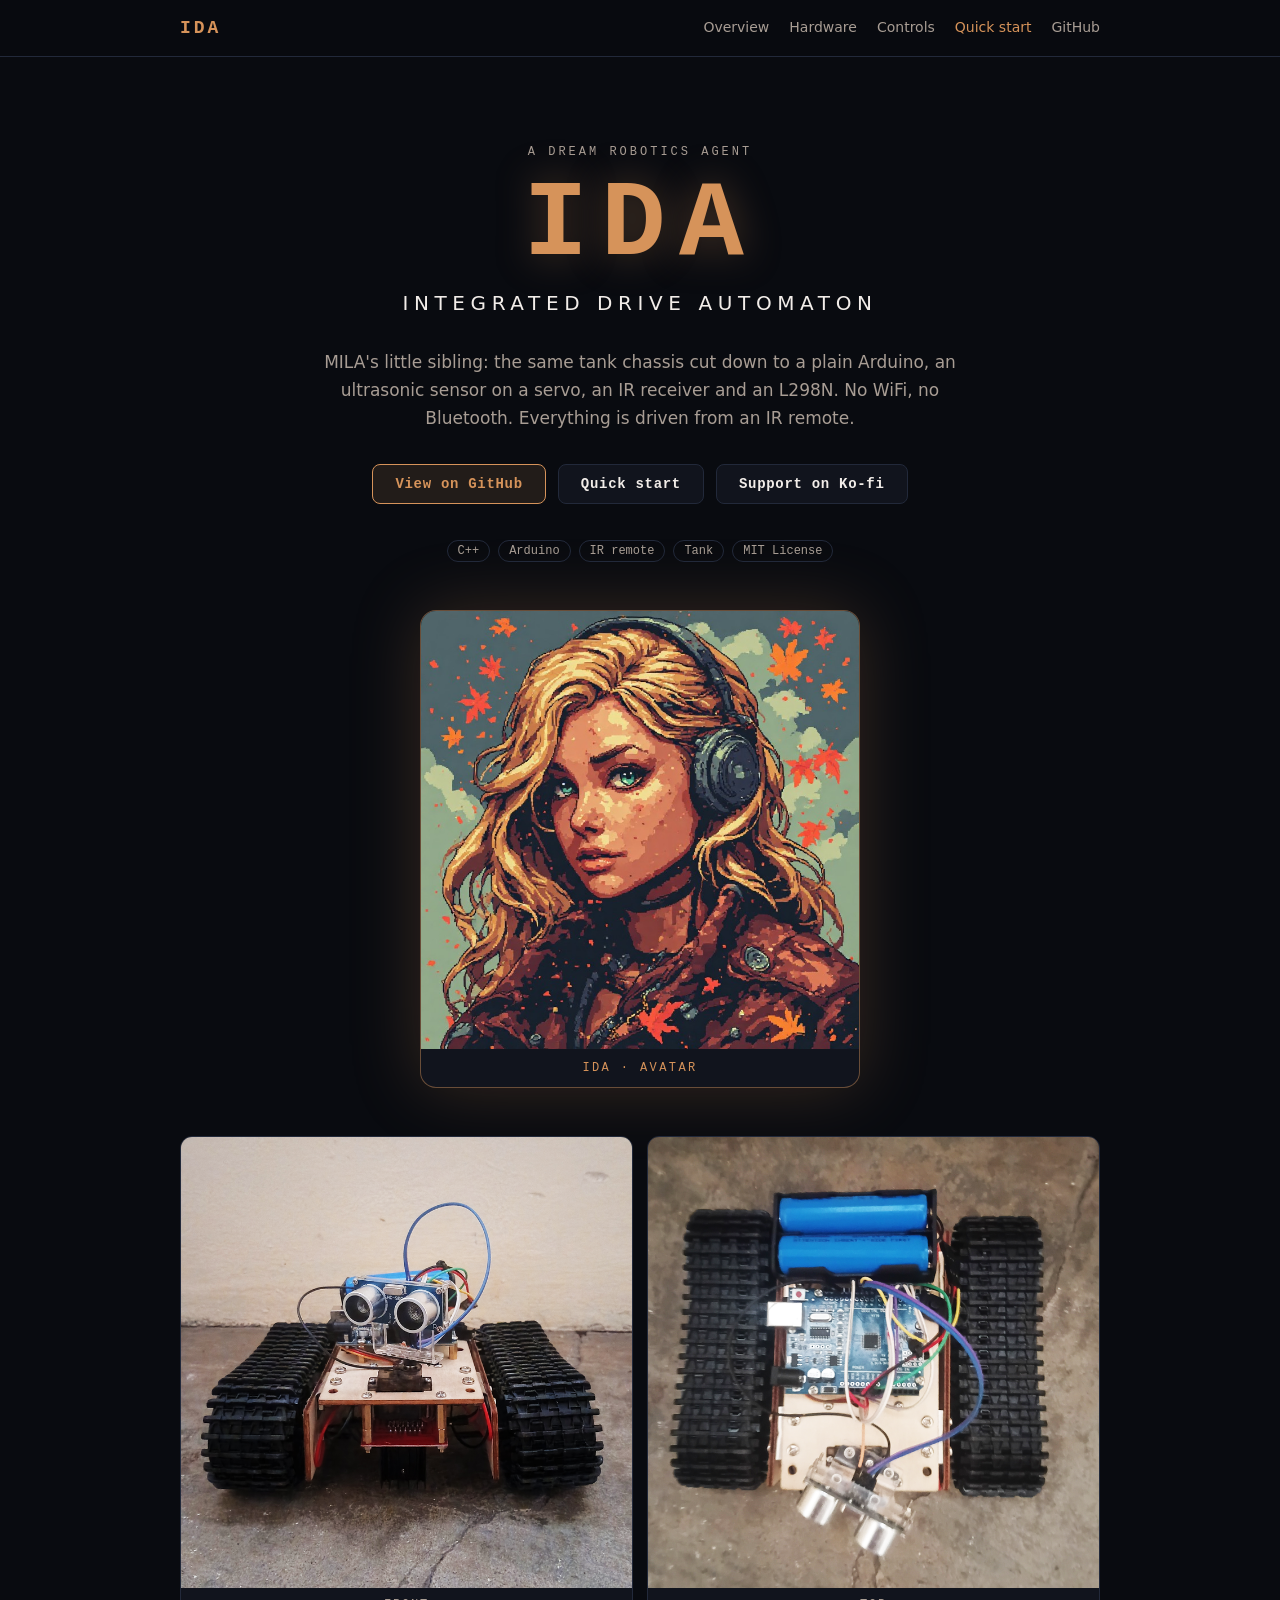
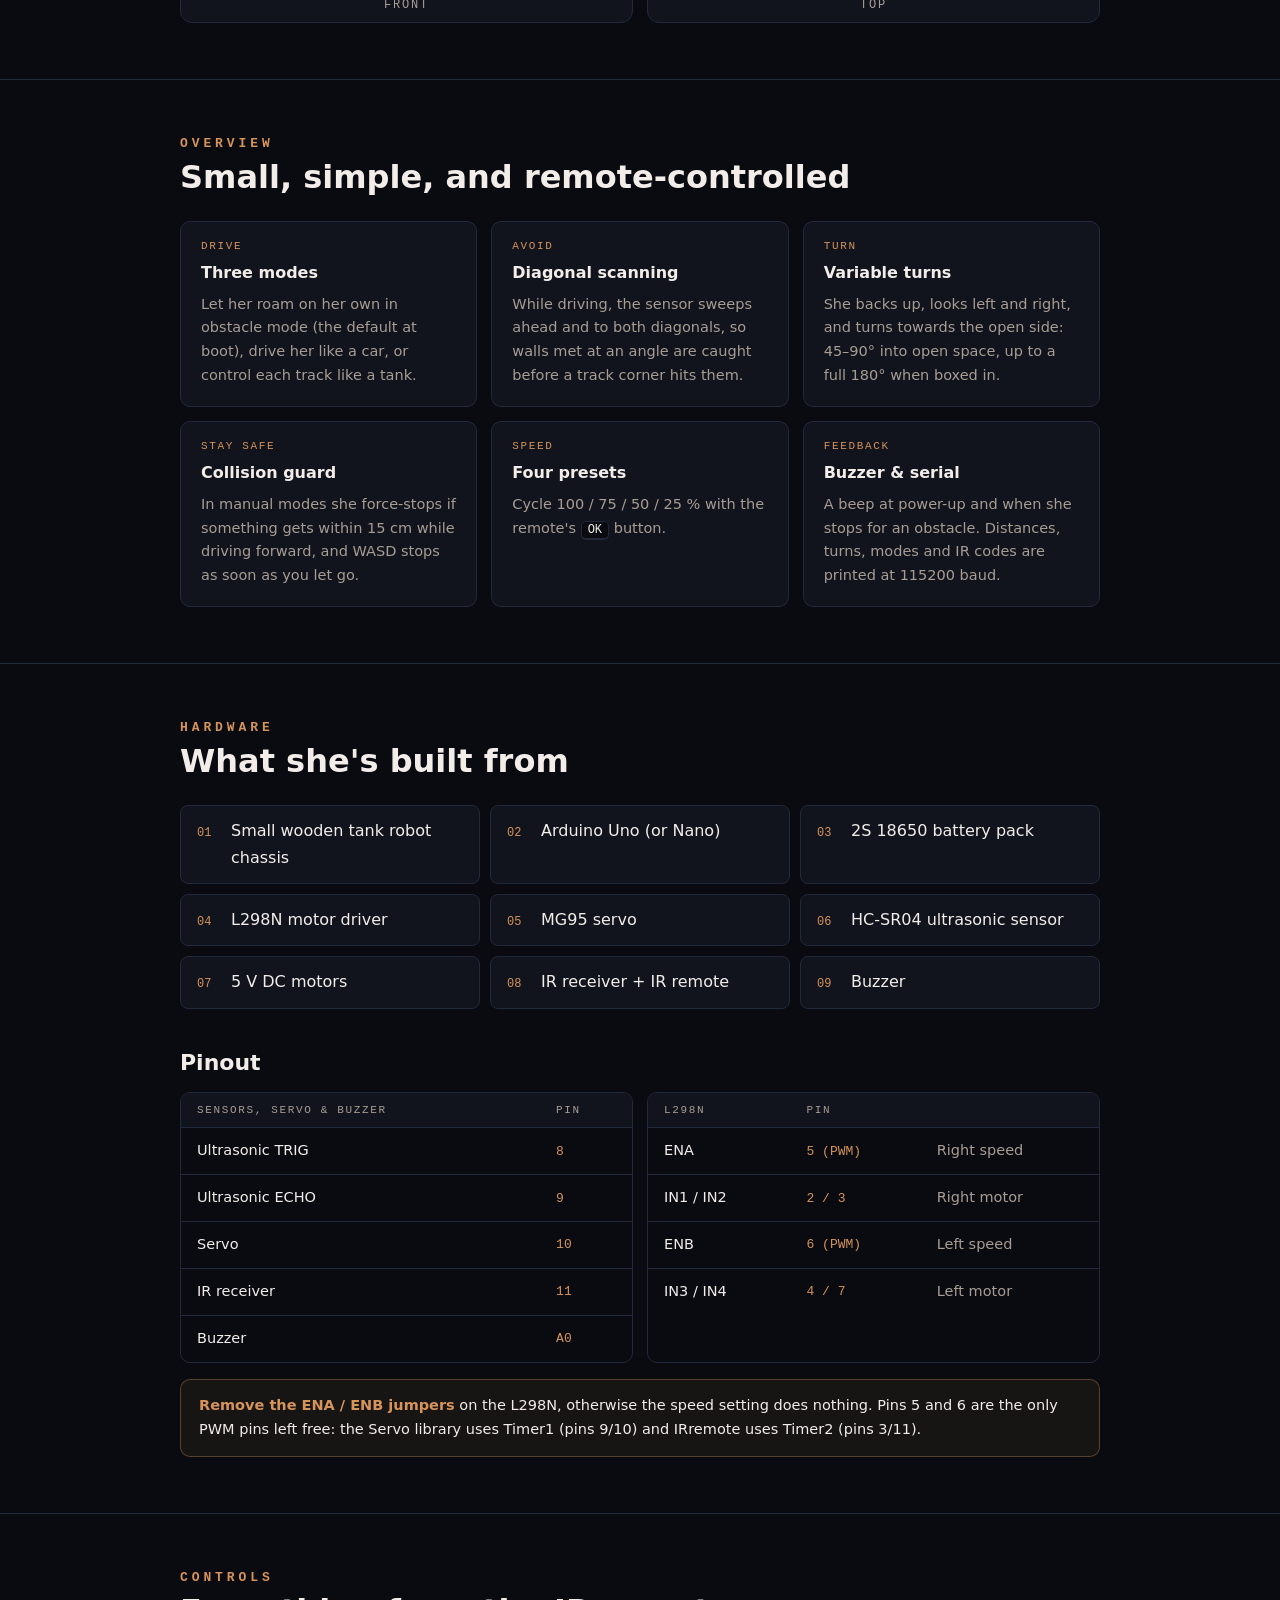
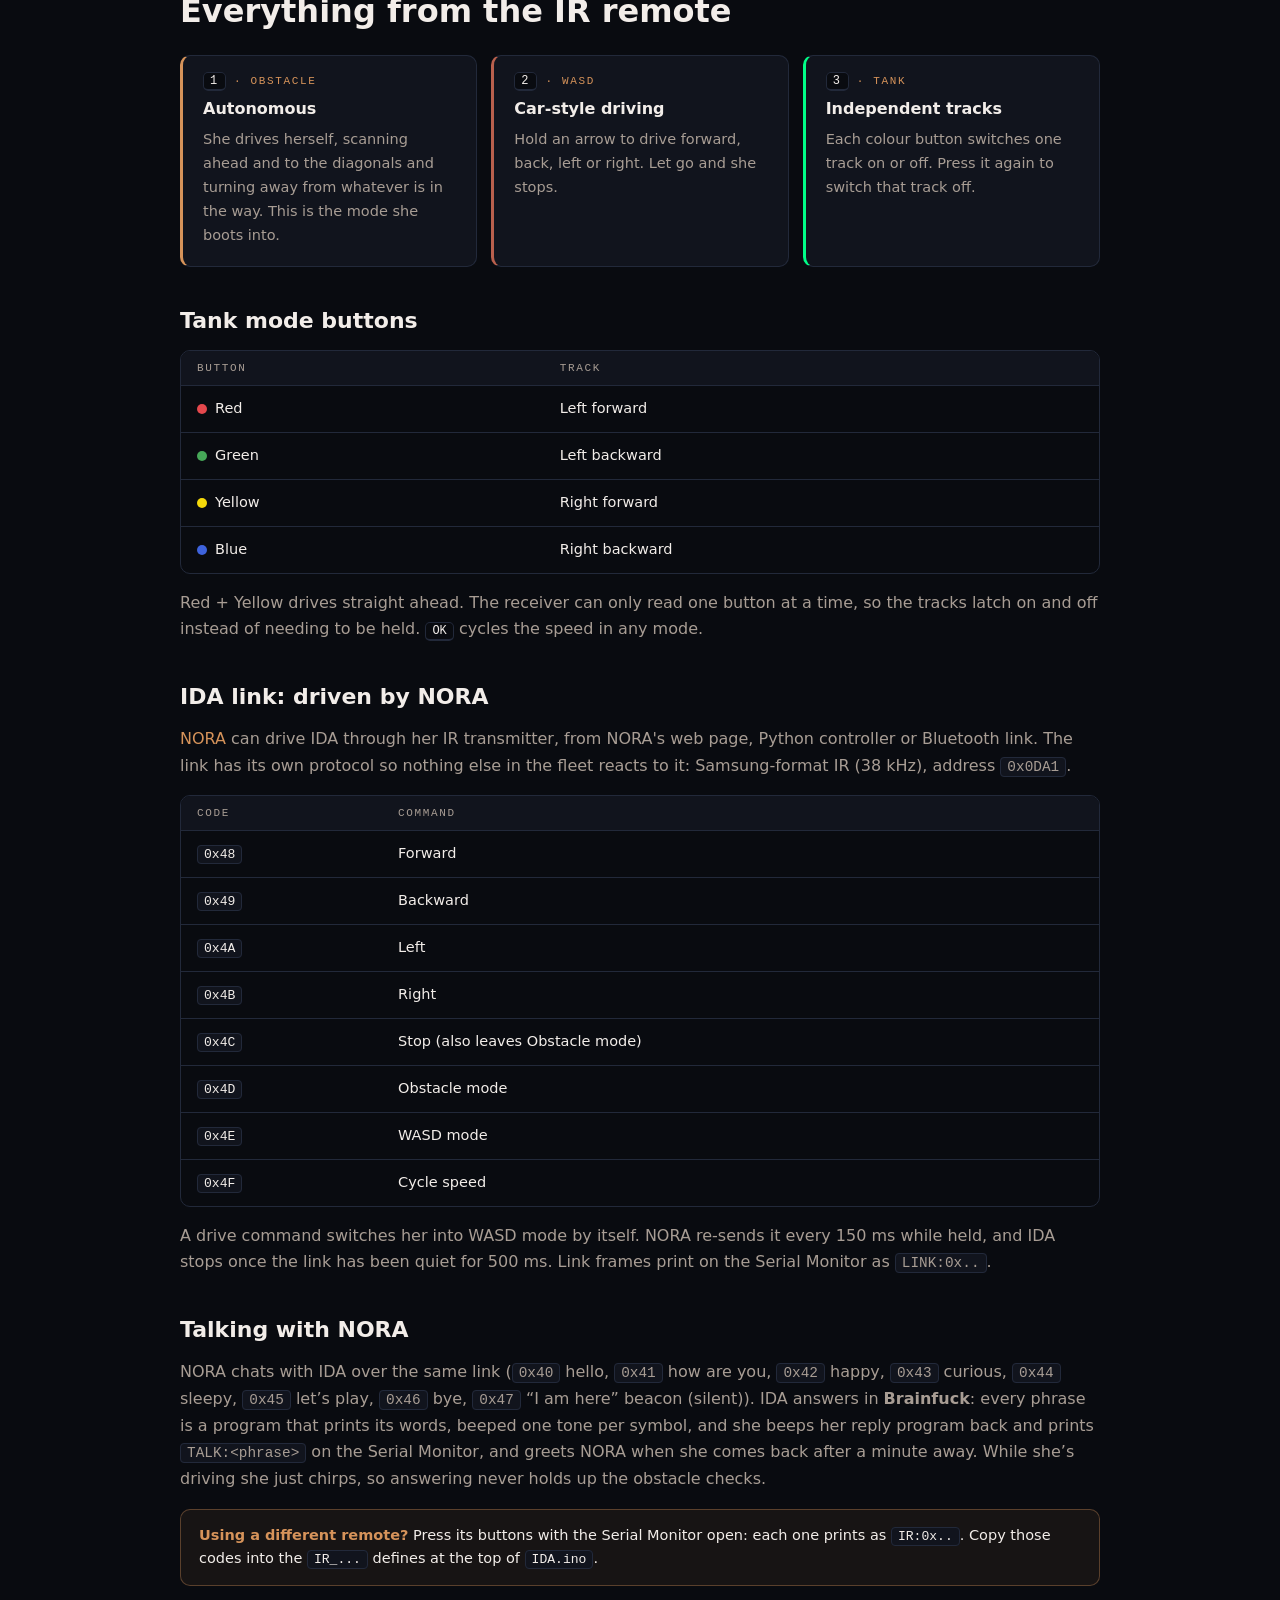
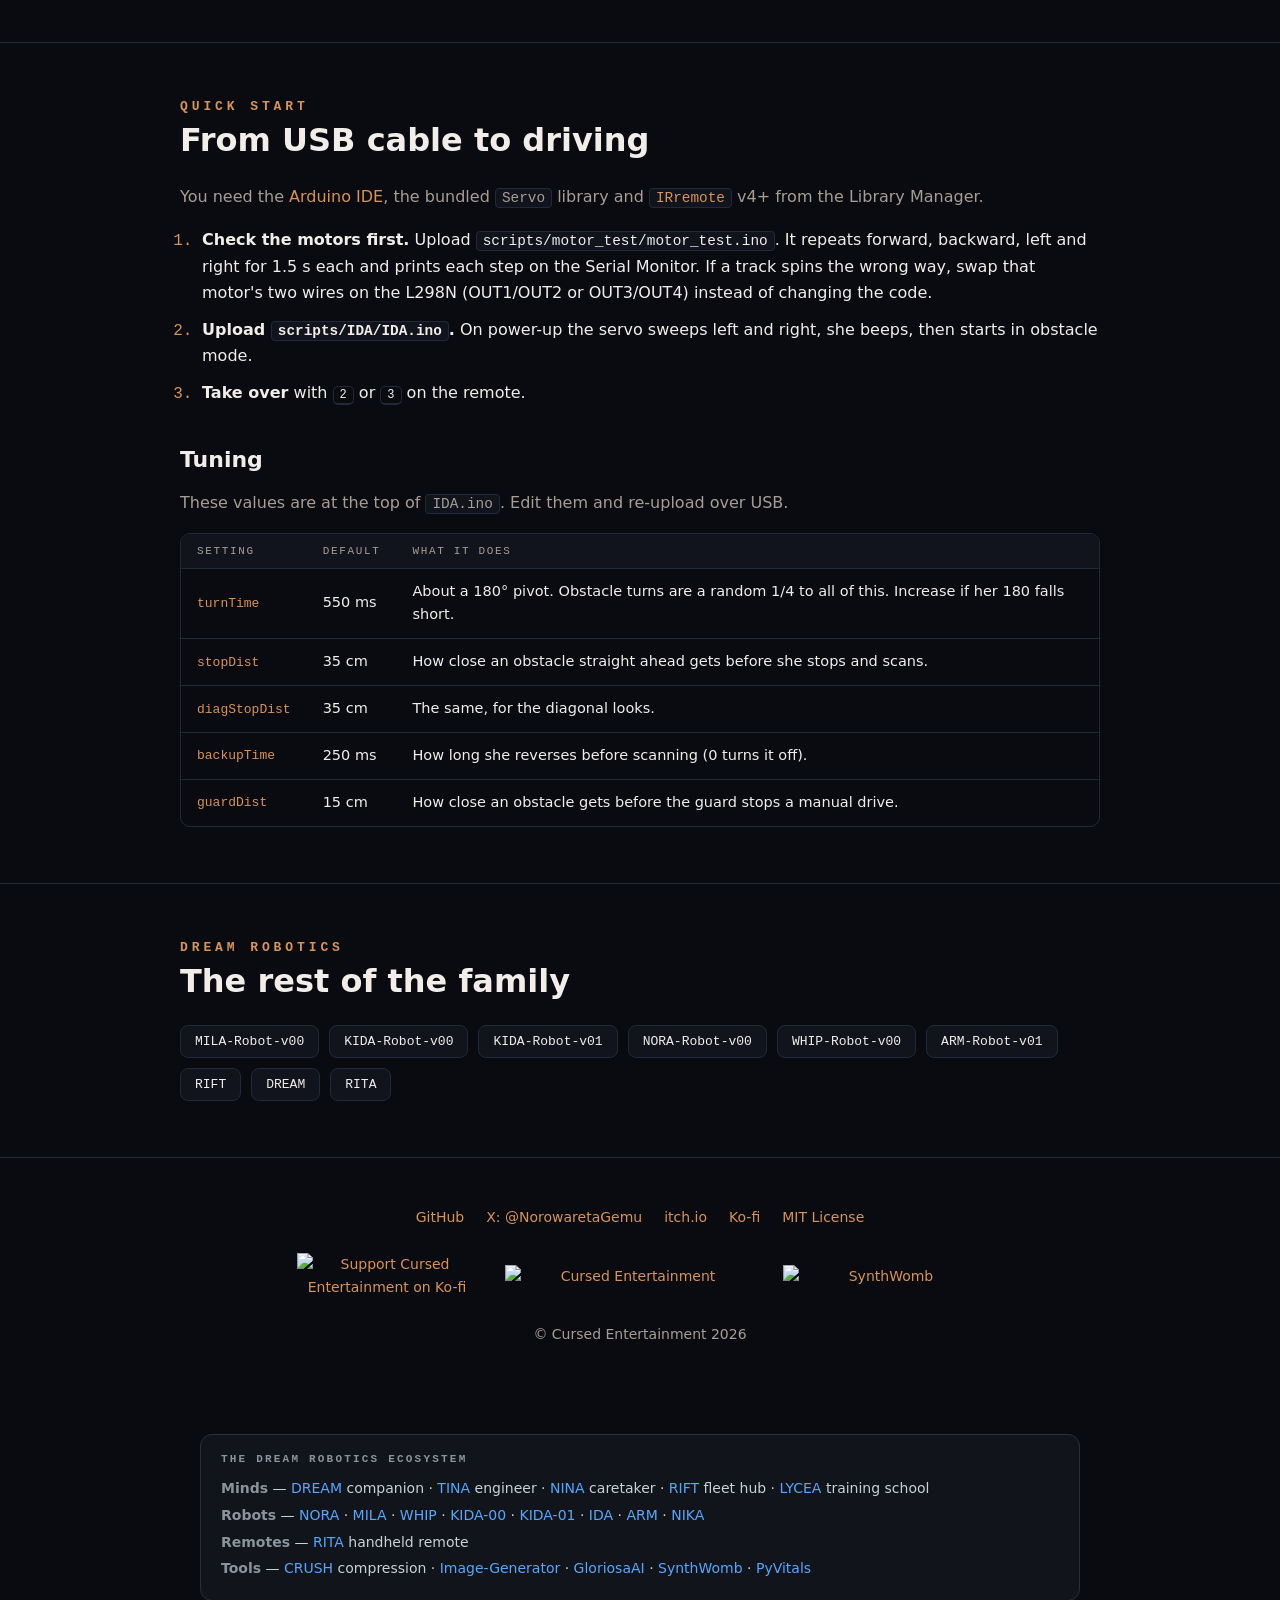
==== index.html @ 7c6e42db "NIKA joins the fleet: the bottom of the WiFi ladder, the give-way rule (she can't hear ESP-NOW, like" ====
<!DOCTYPE html>
<html lang="en">
<head>
<meta charset="utf-8">
<meta name="viewport" content="width=device-width, initial-scale=1">
<title>IDA — Integrated Drive Automaton</title>
<meta name="description" content="IDA is a small Arduino tank robot driven entirely by IR remote, with ultrasonic obstacle avoidance, WASD and tank drive modes and a collision guard.">
<meta name="color-scheme" content="dark">
<meta property="og:title" content="IDA — Integrated Drive Automaton">
<meta property="og:description" content="A small IR-remote Arduino tank robot with ultrasonic obstacle avoidance.">
<meta property="og:type" content="website">
<meta property="og:image" content="images/ida_avatar.jpg">
<link rel="icon" href="site/favicon.ico" sizes="any">
<link rel="apple-touch-icon" href="site/apple-touch-icon.png">
<link rel="stylesheet" href="site/style.css">
<script src="site/site.js" defer></script>
</head>
<body>

<nav aria-label="Primary">
  <div class="wrap">
    <a class="brand" href="#top">IDA</a>
    <ul>
      <li><a href="#overview">Overview</a></li>
      <li><a href="#hardware">Hardware</a></li>
      <li><a href="#controls">Controls</a></li>
      <li><a href="#quickstart">Quick start</a></li>
      <li><a href="https://github.com/CursedPrograms/IDA-Robot-v00">GitHub</a></li>
    </ul>
  </div>
</nav>

<header class="hero" id="top">
  <div class="wrap">
    <div class="eyebrow">A DREAM Robotics Agent</div>
    <h1>IDA</h1>
    <p class="tagline">Integrated Drive Automaton</p>
    <p class="lede">MILA's little sibling: the same tank chassis cut down to a plain Arduino, an ultrasonic sensor on a servo, an IR receiver and an L298N. No WiFi, no Bluetooth. Everything is driven from an IR remote.</p>
    <div class="cta">
      <a class="btn primary" href="https://github.com/CursedPrograms/IDA-Robot-v00">View on GitHub</a>
      <a class="btn" href="#quickstart">Quick start</a>
      <a class="btn" href="https://ko-fi.com/cursedentertainment">Support on Ko-fi</a>
    </div>
    <div class="tags" aria-label="Technologies">
      <span class="tag">C++</span>
      <span class="tag">Arduino</span>
      <span class="tag">IR remote</span>
      <span class="tag">Tank</span>
      <span class="tag">MIT License</span>
    </div>

    <figure class="avatar">
      <img src="images/ida_avatar.jpg" alt="IDA's avatar: a human representation of the robot" width="768" height="768">
      <figcaption>IDA &middot; avatar</figcaption>
    </figure>

    <div class="photos">
      <figure>
        <img src="images/ida-robot-front.png" loading="lazy" alt="IDA from the front: wooden tank chassis with an HC-SR04 ultrasonic sensor on a servo" width="800" height="800">
        <figcaption>Front</figcaption>
      </figure>
      <figure>
        <img src="images/ida-robot-top.png" alt="IDA from above: Arduino Uno, 2S 18650 battery pack and the ultrasonic sensor" width="800" height="800" loading="lazy">
        <figcaption>Top</figcaption>
      </figure>
    </div>
  </div>
</header>

<main>

<section id="overview">
  <div class="wrap">
    <h2>Overview</h2>
    <h3 class="title">Small, simple, and remote-controlled</h3>
    <div class="grid cols-3">
      <div class="card">
        <span class="k">Drive</span>
        <h4>Three modes</h4>
        <p>Let her roam on her own in obstacle mode (the default at boot), drive her like a car, or control each track like a tank.</p>
      </div>
      <div class="card">
        <span class="k">Avoid</span>
        <h4>Diagonal scanning</h4>
        <p>While driving, the sensor sweeps ahead and to both diagonals, so walls met at an angle are caught before a track corner hits them.</p>
      </div>
      <div class="card">
        <span class="k">Turn</span>
        <h4>Variable turns</h4>
        <p>She backs up, looks left and right, and turns towards the open side: 45–90° into open space, up to a full 180° when boxed in.</p>
      </div>
      <div class="card">
        <span class="k">Stay safe</span>
        <h4>Collision guard</h4>
        <p>In manual modes she force-stops if something gets within 15&nbsp;cm while driving forward, and WASD stops as soon as you let go.</p>
      </div>
      <div class="card">
        <span class="k">Speed</span>
        <h4>Four presets</h4>
        <p>Cycle 100 / 75 / 50 / 25&nbsp;% with the remote's <kbd>OK</kbd> button.</p>
      </div>
      <div class="card">
        <span class="k">Feedback</span>
        <h4>Buzzer &amp; serial</h4>
        <p>A beep at power-up and when she stops for an obstacle. Distances, turns, modes and IR codes are printed at 115200 baud.</p>
      </div>
    </div>
  </div>
</section>

<section id="hardware">
  <div class="wrap">
    <h2>Hardware</h2>
    <h3 class="title">What she's built from</h3>
    <ol class="parts">
      <li><span class="n">01</span> Small wooden tank robot chassis</li>
      <li><span class="n">02</span> Arduino Uno (or Nano)</li>
      <li><span class="n">03</span> 2S 18650 battery pack</li>
      <li><span class="n">04</span> L298N motor driver</li>
      <li><span class="n">05</span> MG95 servo</li>
      <li><span class="n">06</span> HC-SR04 ultrasonic sensor</li>
      <li><span class="n">07</span> 5&nbsp;V DC motors</li>
      <li><span class="n">08</span> IR receiver + IR remote</li>
      <li><span class="n">09</span> Buzzer</li>
    </ol>

    <h3 class="sub">Pinout</h3>
    <div class="grid cols-2">
      <div class="table-wrap">
        <table>
          <thead><tr><th>Sensors, servo &amp; buzzer</th><th>Pin</th></tr></thead>
          <tbody>
            <tr><td>Ultrasonic TRIG</td><td class="mono">8</td></tr>
            <tr><td>Ultrasonic ECHO</td><td class="mono">9</td></tr>
            <tr><td>Servo</td><td class="mono">10</td></tr>
            <tr><td>IR receiver</td><td class="mono">11</td></tr>
            <tr><td>Buzzer</td><td class="mono">A0</td></tr>
          </tbody>
        </table>
      </div>
      <div class="table-wrap">
        <table>
          <thead><tr><th>L298N</th><th>Pin</th><th></th></tr></thead>
          <tbody>
            <tr><td>ENA</td><td class="mono">5 (PWM)</td><td class="muted">Right speed</td></tr>
            <tr><td>IN1 / IN2</td><td class="mono">2 / 3</td><td class="muted">Right motor</td></tr>
            <tr><td>ENB</td><td class="mono">6 (PWM)</td><td class="muted">Left speed</td></tr>
            <tr><td>IN3 / IN4</td><td class="mono">4 / 7</td><td class="muted">Left motor</td></tr>
          </tbody>
        </table>
      </div>
    </div>
    <p class="note"><strong>Remove the ENA / ENB jumpers</strong> on the L298N, otherwise the speed setting does nothing. Pins 5 and 6 are the only PWM pins left free: the Servo library uses Timer1 (pins 9/10) and IRremote uses Timer2 (pins 3/11).</p>
  </div>
</section>

<section id="controls">
  <div class="wrap">
    <h2>Controls</h2>
    <h3 class="title">Everything from the IR remote</h3>
    <div class="grid cols-3">
      <div class="card mode">
        <span class="k"><kbd>1</kbd> &middot; Obstacle</span>
        <h4>Autonomous</h4>
        <p>She drives herself, scanning ahead and to the diagonals and turning away from whatever is in the way. This is the mode she boots into.</p>
      </div>
      <div class="card mode">
        <span class="k"><kbd>2</kbd> &middot; WASD</span>
        <h4>Car-style driving</h4>
        <p>Hold an arrow to drive forward, back, left or right. Let go and she stops.</p>
      </div>
      <div class="card mode">
        <span class="k"><kbd>3</kbd> &middot; Tank</span>
        <h4>Independent tracks</h4>
        <p>Each colour button switches one track on or off. Press it again to switch that track off.</p>
      </div>
    </div>

    <h3 class="sub">Tank mode buttons</h3>
    <div class="table-wrap">
      <table>
        <thead><tr><th>Button</th><th>Track</th></tr></thead>
        <tbody>
          <tr><td><span class="dot red"></span>Red</td><td>Left forward</td></tr>
          <tr><td><span class="dot green"></span>Green</td><td>Left backward</td></tr>
          <tr><td><span class="dot yellow"></span>Yellow</td><td>Right forward</td></tr>
          <tr><td><span class="dot blue"></span>Blue</td><td>Right backward</td></tr>
        </tbody>
      </table>
    </div>
    <p class="muted spaced">Red + Yellow drives straight ahead. The receiver can only read one button at a time, so the tracks latch on and off instead of needing to be held. <kbd>OK</kbd> cycles the speed in any mode.</p>
    <h3 class="sub">IDA link: driven by NORA</h3>
    <p class="muted"><a href="https://cursedprograms.github.io/NORA-Robot-v00/">NORA</a> can drive IDA through her IR transmitter, from NORA's web page, Python controller or Bluetooth link. The link has its own protocol so nothing else in the fleet reacts to it: Samsung-format IR (38&nbsp;kHz), address <code>0x0DA1</code>.</p>
    <div class="table-wrap">
      <table>
        <thead><tr><th>Code</th><th>Command</th></tr></thead>
        <tbody>
          <tr><td><code>0x48</code></td><td>Forward</td></tr>
          <tr><td><code>0x49</code></td><td>Backward</td></tr>
          <tr><td><code>0x4A</code></td><td>Left</td></tr>
          <tr><td><code>0x4B</code></td><td>Right</td></tr>
          <tr><td><code>0x4C</code></td><td>Stop (also leaves Obstacle mode)</td></tr>
          <tr><td><code>0x4D</code></td><td>Obstacle mode</td></tr>
          <tr><td><code>0x4E</code></td><td>WASD mode</td></tr>
          <tr><td><code>0x4F</code></td><td>Cycle speed</td></tr>
        </tbody>
      </table>
    </div>
    <p class="muted spaced">A drive command switches her into WASD mode by itself. NORA re-sends it every 150&nbsp;ms while held, and IDA stops once the link has been quiet for 500&nbsp;ms. Link frames print on the Serial Monitor as <code>LINK:0x..</code>.</p>
    <h3 class="sub">Talking with NORA</h3>
    <p class="muted">NORA chats with IDA over the same link (<code>0x40</code> hello, <code>0x41</code> how are you, <code>0x42</code> happy, <code>0x43</code> curious, <code>0x44</code> sleepy, <code>0x45</code> let&rsquo;s play, <code>0x46</code> bye, <code>0x47</code> &ldquo;I am here&rdquo; beacon (silent)). IDA answers in <strong>Brainfuck</strong>: every phrase is a program that prints its words, beeped one tone per symbol, and she beeps her reply program back and prints <code>TALK:&lt;phrase&gt;</code> on the Serial Monitor, and greets NORA when she comes back after a minute away. While she&rsquo;s driving she just chirps, so answering never holds up the obstacle checks.</p>
    <p class="note"><strong>Using a different remote?</strong> Press its buttons with the Serial Monitor open: each one prints as <code>IR:0x..</code>. Copy those codes into the <code>IR_...</code> defines at the top of <code>IDA.ino</code>.</p>
  </div>
</section>

<section id="quickstart">
  <div class="wrap">
    <h2>Quick start</h2>
    <h3 class="title">From USB cable to driving</h3>
    <p class="muted">You need the <a href="https://docs.arduino.cc/software/ide/">Arduino IDE</a>, the bundled <code>Servo</code> library and <a href="https://github.com/Arduino-IRremote/Arduino-IRremote"><code>IRremote</code></a> v4+ from the Library Manager.</p>
    <ol class="steps">
      <li><strong>Check the motors first.</strong> Upload <code>scripts/motor_test/motor_test.ino</code>. It repeats forward, backward, left and right for 1.5&nbsp;s each and prints each step on the Serial Monitor. If a track spins the wrong way, swap that motor's two wires on the L298N (OUT1/OUT2 or OUT3/OUT4) instead of changing the code.</li>
      <li><strong>Upload <code>scripts/IDA/IDA.ino</code>.</strong> On power-up the servo sweeps left and right, she beeps, then starts in obstacle mode.</li>
      <li><strong>Take over</strong> with <kbd>2</kbd> or <kbd>3</kbd> on the remote.</li>
    </ol>

    <h3 class="sub">Tuning</h3>
    <p class="muted">These values are at the top of <code>IDA.ino</code>. Edit them and re-upload over USB.</p>
    <div class="table-wrap">
      <table>
        <thead><tr><th>Setting</th><th>Default</th><th>What it does</th></tr></thead>
        <tbody>
          <tr><td class="mono">turnTime</td><td>550&nbsp;ms</td><td>About a 180° pivot. Obstacle turns are a random 1/4 to all of this. Increase if her 180 falls short.</td></tr>
          <tr><td class="mono">stopDist</td><td>35&nbsp;cm</td><td>How close an obstacle straight ahead gets before she stops and scans.</td></tr>
          <tr><td class="mono">diagStopDist</td><td>35&nbsp;cm</td><td>The same, for the diagonal looks.</td></tr>
          <tr><td class="mono">backupTime</td><td>250&nbsp;ms</td><td>How long she reverses before scanning (0 turns it off).</td></tr>
          <tr><td class="mono">guardDist</td><td>15&nbsp;cm</td><td>How close an obstacle gets before the guard stops a manual drive.</td></tr>
        </tbody>
      </table>
    </div>
  </div>
</section>

<section id="related">
  <div class="wrap">
    <h2>DREAM Robotics</h2>
    <h3 class="title">The rest of the family</h3>
    <div class="related">
      <a href="https://github.com/CursedPrograms/MILA-Robot-v00">MILA-Robot-v00</a>
      <a href="https://github.com/CursedPrograms/KIDA-Robot-v00">KIDA-Robot-v00</a>
      <a href="https://github.com/CursedPrograms/KIDA-Robot-v01">KIDA-Robot-v01</a>
      <a href="https://github.com/CursedPrograms/NORA-Robot-v00">NORA-Robot-v00</a>
      <a href="https://github.com/CursedPrograms/WHIP-Robot-v00">WHIP-Robot-v00</a>
      <a href="https://github.com/CursedPrograms/ARM-Robot-v01">ARM-Robot-v01</a>
      <a href="https://github.com/CursedPrograms/RIFT">RIFT</a>
      <a href="https://github.com/CursedPrograms/DREAM">DREAM</a>
      <a href="https://github.com/CursedPrograms/RITA">RITA</a>
    </div>
  </div>
</section>

</main>

<footer>
  <div class="wrap">
    <div class="links">
      <a href="https://github.com/CursedPrograms/IDA-Robot-v00">GitHub</a>
      <a href="https://x.com/NorowaretaGemu">X: @NorowaretaGemu</a>
      <a href="https://cursed-entertainment.itch.io/">itch.io</a>
      <a href="https://ko-fi.com/cursedentertainment">Ko-fi</a>
      <a href="https://github.com/CursedPrograms/IDA-Robot-v00/blob/main/LICENSE">MIT License</a>
    </div>

    <div class="logos">
      <a href="https://ko-fi.com/cursedentertainment">
        <img src="https://ko-fi.com/img/githubbutton_sm.svg" alt="Support Cursed Entertainment on Ko-fi" width="180" loading="lazy">
      </a>
      <a href="https://cursed-entertainment.itch.io/">
        <img src="https://github.com/CursedPrograms/cursedentertainment/raw/main/images/logos/logo-wide-grey.png" alt="Cursed Entertainment" width="250" loading="lazy">
      </a>
      <a href="https://github.com/SynthWomb">
        <img src="https://github.com/SynthWomb/synth.womb/blob/main/logos/synthwomb07.png?raw=true" alt="SynthWomb" width="200" loading="lazy">
      </a>
    </div>

    <div>&copy; Cursed Entertainment 2026</div>
  </div>
</footer>

<!-- DREAM-ECOSYSTEM:START -->
<section class="eco">
  <div class="eco-title">The DREAM Robotics ecosystem</div>
  <div><strong>Minds</strong> — <a href="https://github.com/CursedPrograms/DREAM">DREAM</a> companion · <a href="https://github.com/CursedPrograms/TINA">TINA</a> engineer · <a href="https://github.com/CursedPrograms/NINA">NINA</a> caretaker · <a href="https://github.com/CursedPrograms/RIFT">RIFT</a> fleet hub · <a href="https://github.com/CursedPrograms/LYCEA">LYCEA</a> training school</div>
  <div><strong>Robots</strong> — <a href="https://github.com/CursedPrograms/NORA-Robot-v00">NORA</a> · <a href="https://github.com/CursedPrograms/MILA-Robot-v00">MILA</a> · <a href="https://github.com/CursedPrograms/WHIP-Robot-v00">WHIP</a> · <a href="https://github.com/CursedPrograms/KIDA-Robot-v00">KIDA-00</a> · <a href="https://github.com/CursedPrograms/KIDA-Robot-v01">KIDA-01</a> · <a href="https://github.com/CursedPrograms/IDA-Robot-v00">IDA</a> · <a href="https://github.com/CursedPrograms/ARM-Robot-v01">ARM</a> · <a href="https://github.com/CursedPrograms/NIKA-Robot-v00">NIKA</a></div>
  <div><strong>Remotes</strong> — <a href="https://github.com/CursedPrograms/RITA">RITA</a> handheld remote</div>
  <div><strong>Tools</strong> — <a href="https://github.com/CursedPrograms/CRUSH">CRUSH</a> compression · <a href="https://github.com/CursedPrograms/Image-Generator">Image-Generator</a> · <a href="https://github.com/CursedPrograms/GloriosaAI">GloriosaAI</a> · <a href="https://github.com/CursedPrograms/SynthWomb">SynthWomb</a> · <a href="https://github.com/CursedPrograms/PyVitals">PyVitals</a></div>
</section>
<!-- DREAM-ECOSYSTEM:END -->
</body>
</html>
---- site/style.css ----
/* DREAM Robotics site stylesheet. Colours come from colour_scheme.xml
   (regenerate the site after editing it); layout is shared by every robot. */
:root {
  --bg: #090B10;
  --panel: #11141D;
  --border: #22293A;
  --accent: #D6935A;
  --accent2: #B9604D;
  --green: #00ff88;
  --text: #F2EDE9;
  --sub: #A89D94;
  --glow: 214, 147, 90;
  --glow2: 185, 96, 77;
  --mono: ui-monospace, "Cascadia Code", Consolas, "SF Mono", Menlo, monospace;
  --sans: system-ui, -apple-system, "Segoe UI", Roboto, sans-serif;
}
* { box-sizing: border-box; }
html { scroll-behavior: smooth; }
body {
  margin: 0;
  background: var(--bg);
  color: var(--text);
  font: 16px/1.65 var(--sans);
  -webkit-font-smoothing: antialiased;
}
a { color: var(--accent); text-decoration: none; }
a:hover { text-decoration: underline; }
a:focus-visible, .btn:focus-visible { outline: 2px solid var(--accent); outline-offset: 3px; border-radius: 4px; }
code, pre, .mono { font-family: var(--mono); }
.wrap { max-width: 960px; margin: 0 auto; padding: 0 20px; }

/* nav */
nav {
  position: sticky; top: 0; z-index: 10;
  background: rgba(9, 11, 16, .85);
  backdrop-filter: blur(8px);
  border-bottom: 1px solid var(--border);
}
nav .wrap { display: flex; align-items: center; justify-content: space-between; height: 56px; gap: 16px; }
nav .brand { font: 700 18px var(--mono); letter-spacing: 3px; color: var(--accent); }
nav ul { display: flex; gap: 20px; list-style: none; margin: 0; padding: 0; font-size: 14px; }
nav ul a { color: var(--sub); }
nav ul a:hover { color: var(--text); text-decoration: none; }
@media (max-width: 640px) { nav ul li:not(:last-child) { display: none; } }

/* hero */
header.hero { padding: 88px 0 56px; text-align: center; position: relative; overflow: hidden; }
header.hero::before {
  content: ""; position: absolute; inset: -40% 0 auto 0; height: 520px; z-index: -1;
  background: radial-gradient(ellipse at 50% 30%, rgba(var(--glow), .16), transparent 60%),
              radial-gradient(ellipse at 75% 20%, rgba(var(--glow2), .13), transparent 55%);
}
.eyebrow { font: 12px var(--mono); letter-spacing: 3px; color: var(--sub); text-transform: uppercase; }
h1 {
  margin: 12px 0 8px;
  font: 800 clamp(56px, 12vw, 108px)/1 var(--mono);
  letter-spacing: .12em;
  color: var(--accent);
  text-shadow: 0 0 40px rgba(var(--glow), .35);
}
.tagline { font-size: clamp(15px, 2.6vw, 20px); color: var(--text); letter-spacing: .28em; text-transform: uppercase; margin: 0 0 28px; }
.lede { max-width: 660px; margin: 0 auto 32px; color: var(--sub); font-size: 17px; }
.cta { display: flex; flex-wrap: wrap; gap: 12px; justify-content: center; }
.btn {
  display: inline-block; padding: 11px 22px; border-radius: 8px;
  border: 1px solid var(--border); background: var(--panel); color: var(--text);
  font: 600 14px var(--mono); letter-spacing: .05em; transition: border-color .15s, background .15s;
}
.btn:hover { border-color: var(--accent); text-decoration: none; }
.btn.primary { background: rgba(var(--glow), .12); border-color: var(--accent); color: var(--accent); }
.tags { display: flex; flex-wrap: wrap; gap: 8px; justify-content: center; margin-top: 36px; }
.tag { font: 12px var(--mono); color: var(--sub); border: 1px solid var(--border); padding: 3px 10px; border-radius: 999px; }

/* photos */
.photos { display: grid; grid-template-columns: repeat(auto-fit, minmax(200px, 1fr)); gap: 14px; margin-top: 48px; }
.avatar { margin: 48px auto 0; max-width: 440px; background: var(--panel); border: 1px solid rgba(var(--glow), .45); border-radius: 16px; overflow: hidden; box-shadow: 0 0 70px rgba(var(--glow), .22); }
.avatar.wide { max-width: 620px; }
.avatar img { display: block; width: 100%; height: auto; }
.avatar figcaption { font: 12px var(--mono); letter-spacing: .2em; text-transform: uppercase; color: var(--accent); padding: 12px 16px; }
.photos.single { grid-template-columns: minmax(0, 380px); justify-content: center; }
.screens { display: grid; gap: 14px; grid-template-columns: repeat(auto-fill, minmax(300px, 1fr)); align-items: start; }
.screens .shot { margin: 0; }
.dot { display: inline-block; width: 10px; height: 10px; border-radius: 50%; margin-right: 8px; vertical-align: middle; }
.yes { color: var(--green); }
.no { color: #6B6057; }
nav ul a.active { color: var(--accent); }
.spaced { margin-top: 16px; }
.shot.narrow { max-width: 320px; }
.dot.red { background: #e5484d; }
.dot.green { background: #46a758; }
.dot.yellow { background: #f5d90a; }
.dot.blue { background: #3e63dd; }

/* error pages (404 / 500) */
.error { padding: 88px 0 72px; text-align: center; position: relative; overflow: hidden; }
.error::before {
  content: ""; position: absolute; inset: -30% 0 auto 0; height: 520px; z-index: -1;
  background: radial-gradient(ellipse at 50% 30%, rgba(var(--glow), .16), transparent 60%);
}
.error .face { display: block; width: 168px; height: 168px; margin: 0 auto 28px; border-radius: 50%; object-fit: cover;
  border: 2px solid rgba(var(--glow), .55); box-shadow: 0 0 60px rgba(var(--glow), .25); }
.error .code { font: 800 clamp(88px, 20vw, 168px)/1 var(--mono); letter-spacing: .08em; color: var(--accent);
  text-shadow: 0 0 40px rgba(var(--glow), .35); margin: 0 auto 12px; max-width: none; text-align: center; text-indent: .08em; }
.error h1 { font-size: clamp(22px, 4vw, 30px); letter-spacing: normal; text-shadow: none; color: var(--text); margin: 0 0 12px; font-family: var(--sans); font-weight: 700; }
.error p { color: var(--sub); max-width: 520px; margin: 0 auto 28px; }
.error code { word-break: break-all; }
.photos figure { margin: 0; background: var(--panel); border: 1px solid var(--border); border-radius: 12px; overflow: hidden; }
.photos img { display: block; width: 100%; height: auto; aspect-ratio: 1; object-fit: cover; }
.photos figcaption { font: 12px var(--mono); letter-spacing: .15em; text-transform: uppercase; color: var(--sub); padding: 10px 14px; }
.shot { margin: 24px 0 0; background: var(--panel); border: 1px solid var(--border); border-radius: 12px; overflow: hidden; }
.shot img { display: block; width: 100%; height: auto; }
.shot figcaption { font: 12px var(--mono); letter-spacing: .15em; text-transform: uppercase; color: var(--sub); padding: 10px 14px; }

/* sections */
section { padding: 56px 0; border-top: 1px solid var(--border); }
h2 { margin: 0 0 6px; font: 700 13px var(--mono); letter-spacing: .3em; text-transform: uppercase; color: var(--accent); }
h3.title { margin: 0 0 24px; font-size: clamp(24px, 4vw, 32px); line-height: 1.25; }
h3.sub { margin: 40px 0 16px; font-size: 22px; line-height: 1.25; }
p { margin: 0 0 16px; }
.muted { color: var(--sub); }

.grid { display: grid; gap: 14px; }
.grid.cols-3 { grid-template-columns: repeat(auto-fill, minmax(260px, 1fr)); }
.grid.cols-2 { grid-template-columns: repeat(auto-fill, minmax(300px, 1fr)); }
.card { background: var(--panel); border: 1px solid var(--border); border-radius: 10px; padding: 18px 20px; }
.card h4 { margin: 0 0 6px; font-size: 16px; }
.card p { margin: 0; color: var(--sub); font-size: 14.5px; }
.card .k { font: 11px var(--mono); letter-spacing: .15em; color: var(--accent); text-transform: uppercase; margin-bottom: 8px; display: block; }

/* hardware list */
.parts { list-style: none; margin: 0; padding: 0; display: grid; gap: 10px; grid-template-columns: repeat(auto-fill, minmax(260px, 1fr)); }
.parts li {
  background: var(--panel); border: 1px solid var(--border); border-radius: 8px;
  padding: 12px 16px; display: flex; align-items: baseline; gap: 12px;
}
.parts .n { font: 12px var(--mono); color: var(--accent); min-width: 22px; }

/* modes */
.mode { border-left: 3px solid var(--accent); }
.mode:nth-child(2) { border-left-color: var(--accent2); }
.mode:nth-child(3) { border-left-color: var(--green); }
.mode:nth-child(4) { border-left-color: var(--sub); }
kbd {
  font: 12px var(--mono); background: var(--bg); border: 1px solid var(--border);
  border-bottom-width: 2px; border-radius: 5px; padding: 1px 6px; color: var(--text);
}

/* code */
pre {
  background: var(--panel); border: 1px solid var(--border); border-radius: 10px;
  padding: 16px 18px; overflow-x: auto; font-size: 13.5px; line-height: 1.6; margin: 0 0 16px;
}
pre .c { color: #6B6057; }
pre .p { color: var(--accent); user-select: none; }
:not(pre) > code { background: var(--panel); border: 1px solid var(--border); border-radius: 4px; padding: 1px 6px; font-size: .9em; }

/* steps */
ol.steps { margin: 0 0 16px; padding-left: 22px; }
ol.steps li { margin-bottom: 10px; }
ol.steps li::marker { color: var(--accent); font-family: var(--mono); }

/* callout */
.note { background: rgba(var(--glow), .07); border: 1px solid rgba(var(--glow), .35); border-radius: 10px; padding: 14px 18px; margin: 16px 0 0; font-size: 14.5px; }
.note strong { color: var(--accent); }

/* table */
.table-wrap { overflow-x: auto; border: 1px solid var(--border); border-radius: 10px; }
table { border-collapse: collapse; width: 100%; font-size: 14.5px; }
th, td { text-align: left; padding: 11px 16px; border-bottom: 1px solid var(--border); }
th { font: 11px var(--mono); letter-spacing: .15em; text-transform: uppercase; color: var(--sub); background: var(--panel); white-space: nowrap; }
tr:last-child td { border-bottom: 0; }
td.mono { color: var(--accent); font-size: 13px; white-space: nowrap; }

/* related */
.related { display: flex; flex-wrap: wrap; gap: 10px; }
.related a { font: 13px var(--mono); border: 1px solid var(--border); background: var(--panel); border-radius: 8px; padding: 8px 14px; color: var(--text); }
.related a:hover { border-color: var(--accent); text-decoration: none; }

/* footer */
footer { border-top: 1px solid var(--border); padding: 48px 0 56px; text-align: center; color: var(--sub); font-size: 14px; }
footer .logos { display: flex; flex-wrap: wrap; align-items: center; justify-content: center; gap: 28px; margin: 24px 0; }
footer .logos img { display: block; height: auto; max-width: 100%; }
footer .links { display: flex; flex-wrap: wrap; gap: 8px 22px; justify-content: center; margin-bottom: 8px; }

@media (prefers-reduced-motion: reduce) { html { scroll-behavior: auto; } .btn { transition: none; } }

/* The DREAM Robotics ecosystem block, the same on every site */
section.eco { max-width: 880px; margin: 32px auto; padding: 18px 20px; border: 1px solid #2a2f3a; border-radius: 12px;
  background: #11141a; color: #c9d1d9; font-family: system-ui, Segoe UI, sans-serif; font-size: 14px; line-height: 1.9; }
section.eco .eco-title { font: 600 11px ui-monospace, Consolas, monospace; letter-spacing: .2em; text-transform: uppercase;
  color: #8b949e; margin-bottom: 10px; }
section.eco strong { color: #8b949e; }
section.eco a { color: #58a6ff; text-decoration: none; }
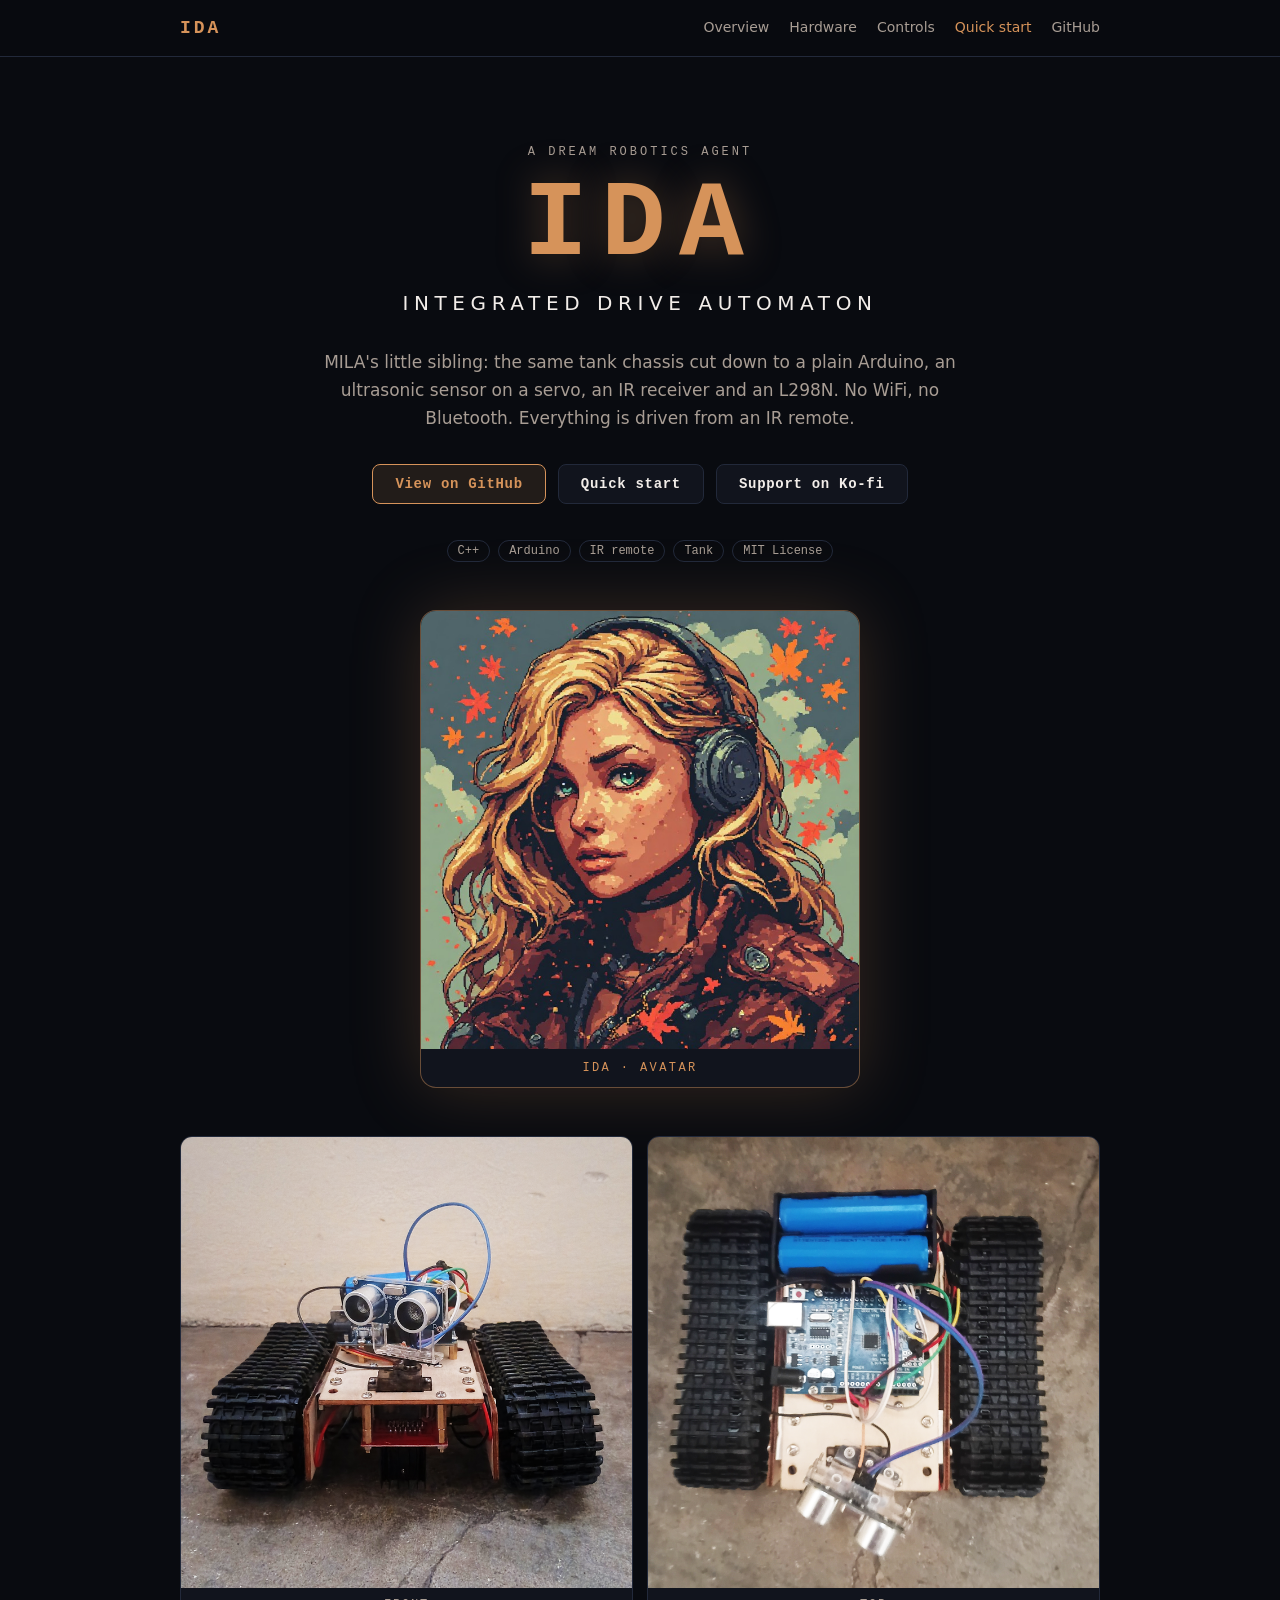
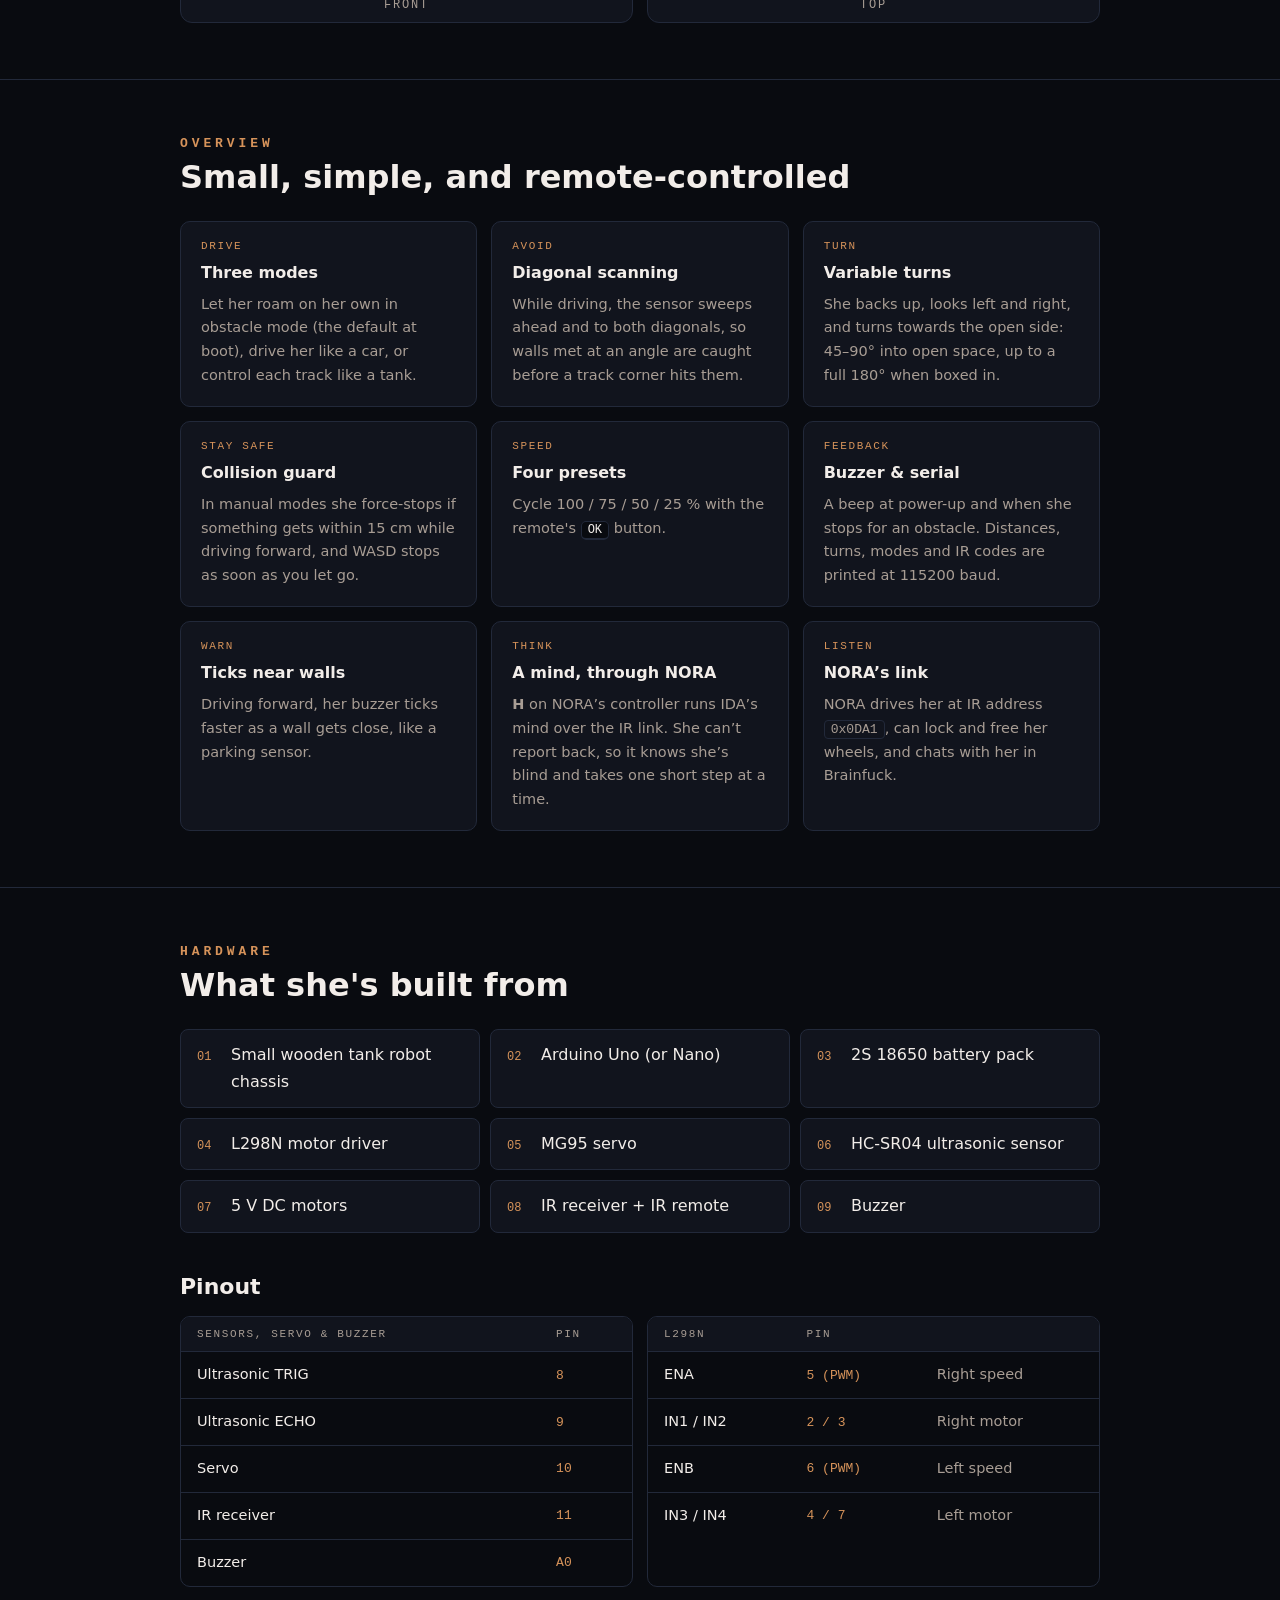
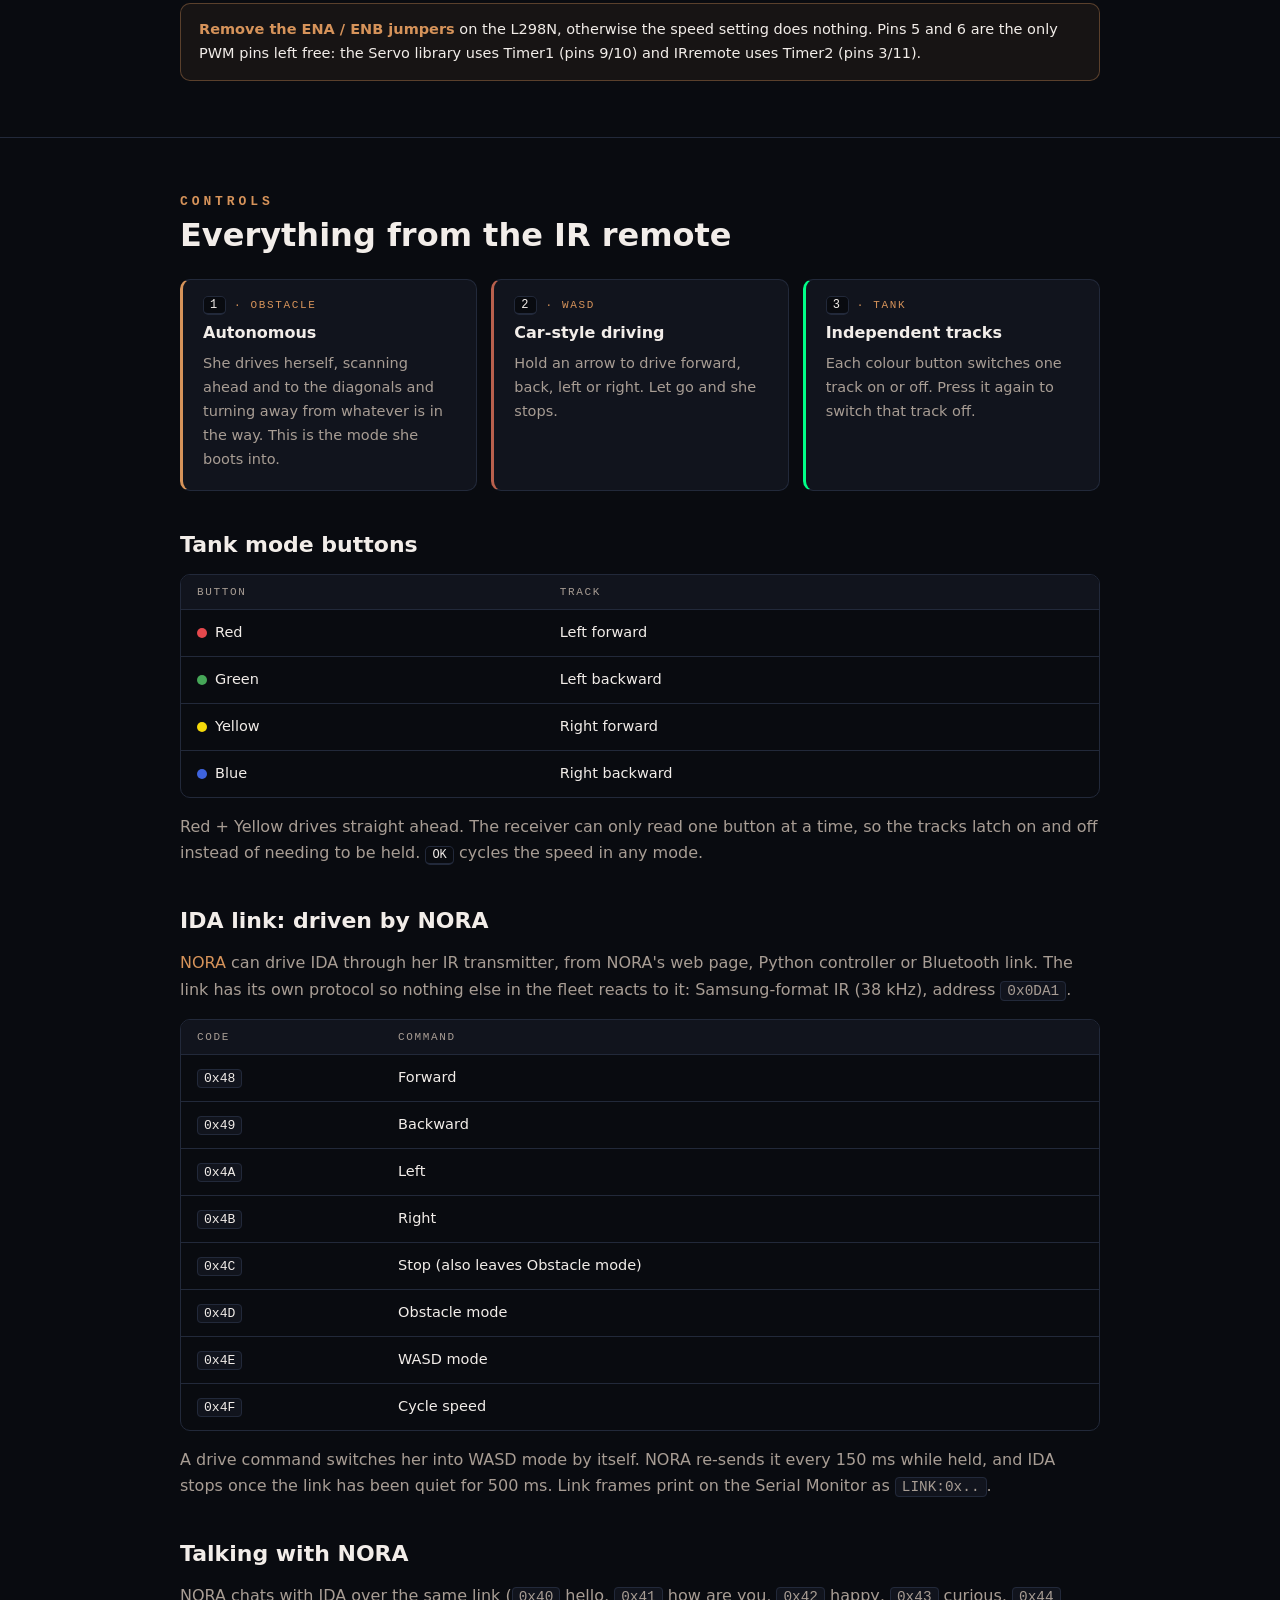
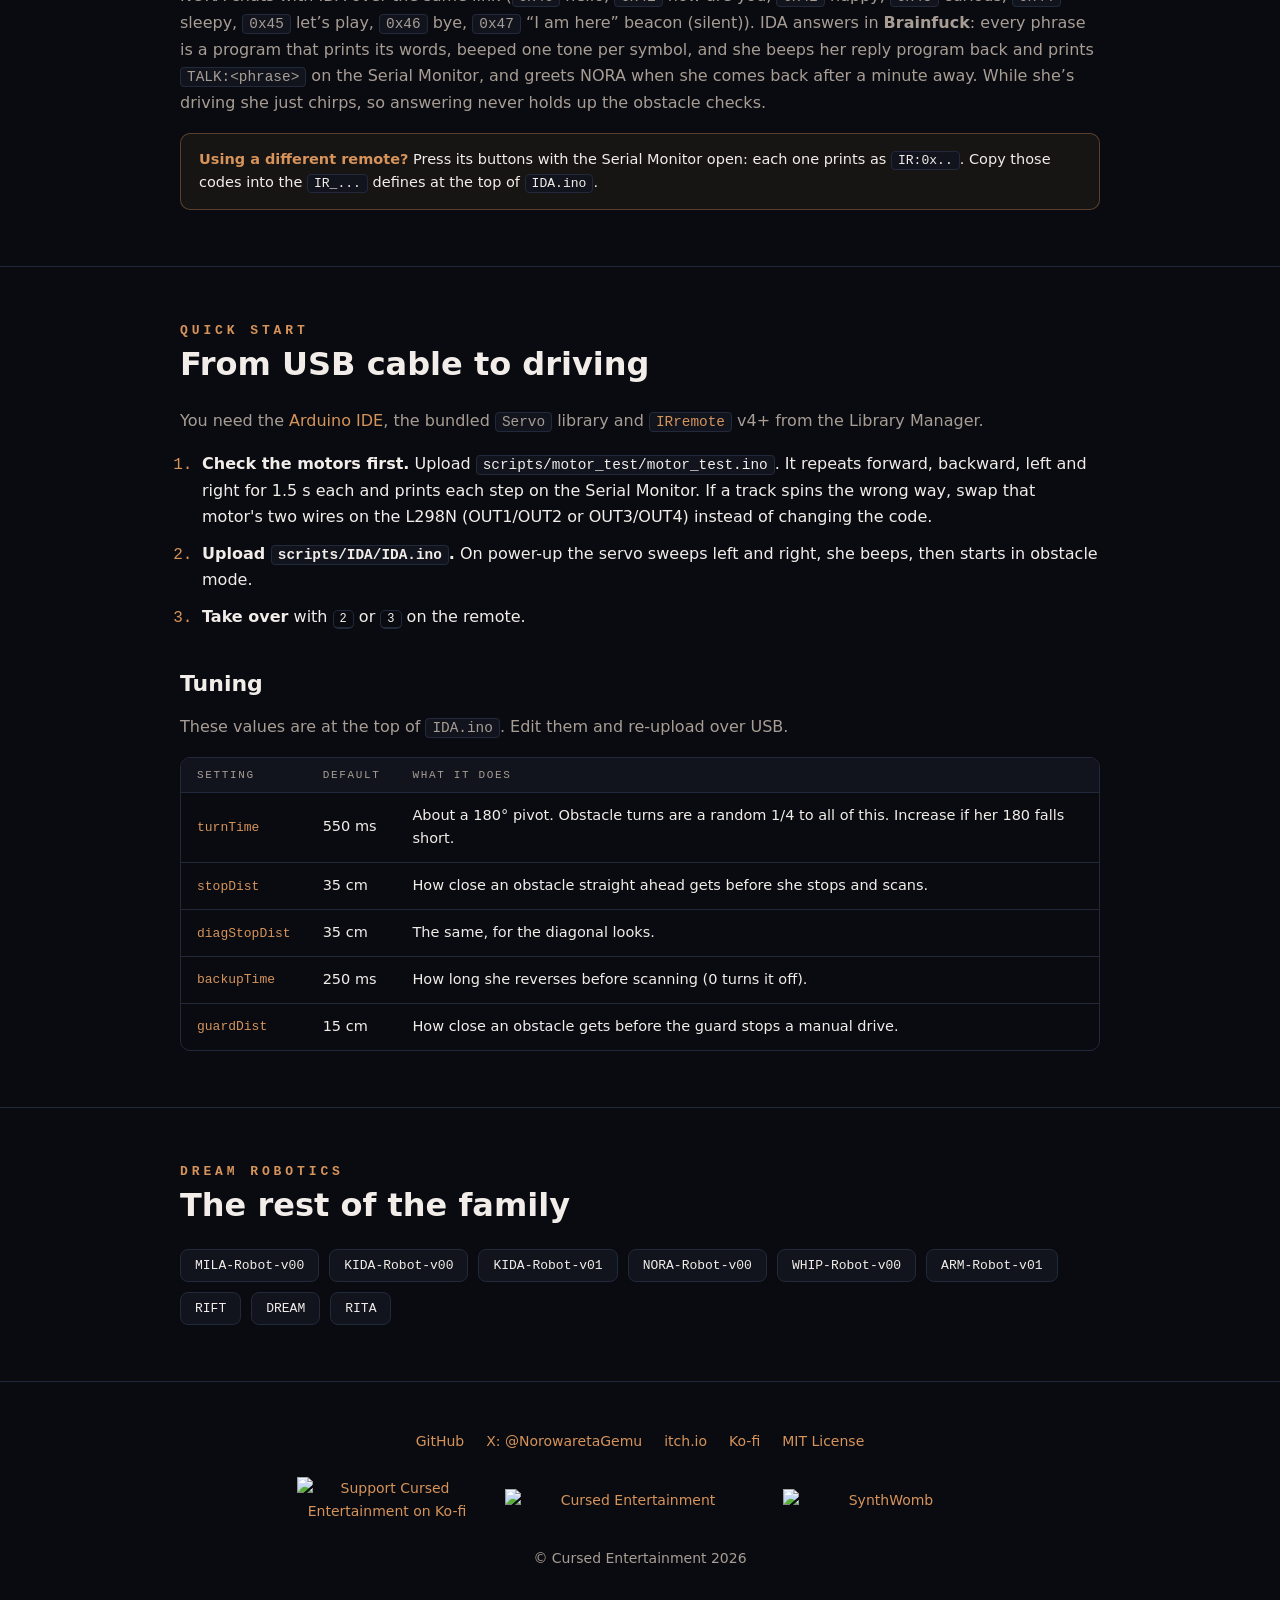
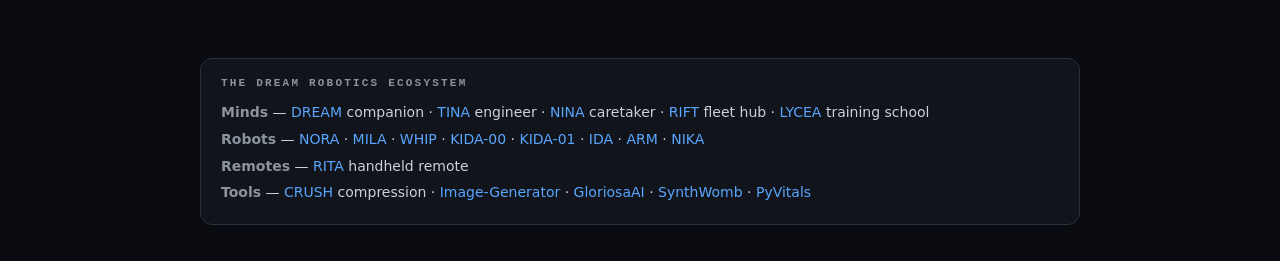
==== commit e503827c: "Docs: ticks near walls, her mind through NORA (H), NORA's link Co-Authored-By: Claude Opus 5.5 <nore" ====
--- a/index.html
+++ b/index.html
@@ -104,6 +104,21 @@
         <h4>Buzzer &amp; serial</h4>
         <p>A beep at power-up and when she stops for an obstacle. Distances, turns, modes and IR codes are printed at 115200 baud.</p>
       </div>
+      <div class="card">
+        <span class="k">Warn</span>
+        <h4>Ticks near walls</h4>
+        <p>Driving forward, her buzzer ticks faster as a wall gets close, like a parking sensor.</p>
+      </div>
+      <div class="card">
+        <span class="k">Think</span>
+        <h4>A mind, through NORA</h4>
+        <p><b>H</b> on NORA&rsquo;s controller runs IDA&rsquo;s mind over the IR link. She can&rsquo;t report back, so it knows she&rsquo;s blind and takes one short step at a time.</p>
+      </div>
+      <div class="card">
+        <span class="k">Listen</span>
+        <h4>NORA&rsquo;s link</h4>
+        <p>NORA drives her at IR address <code>0x0DA1</code>, can lock and free her wheels, and chats with her in Brainfuck.</p>
+      </div>
     </div>
   </div>
 </section>
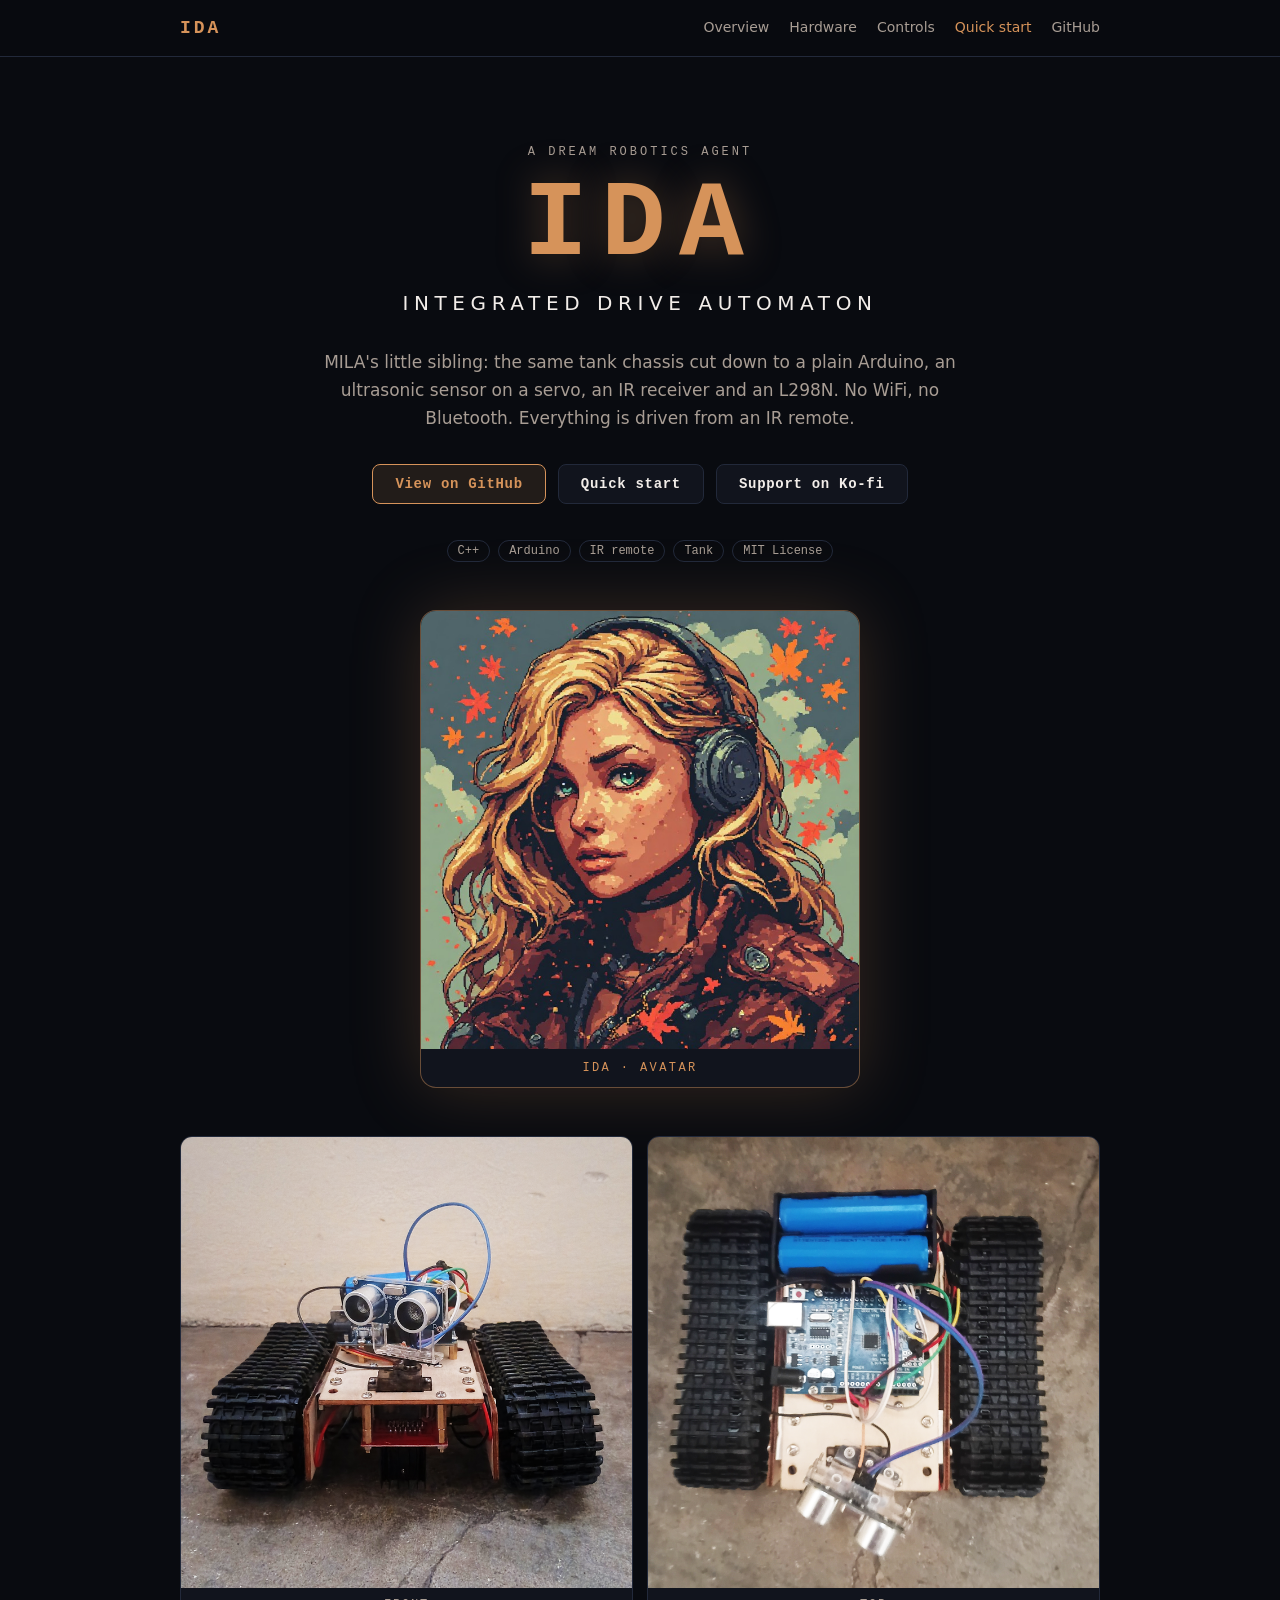
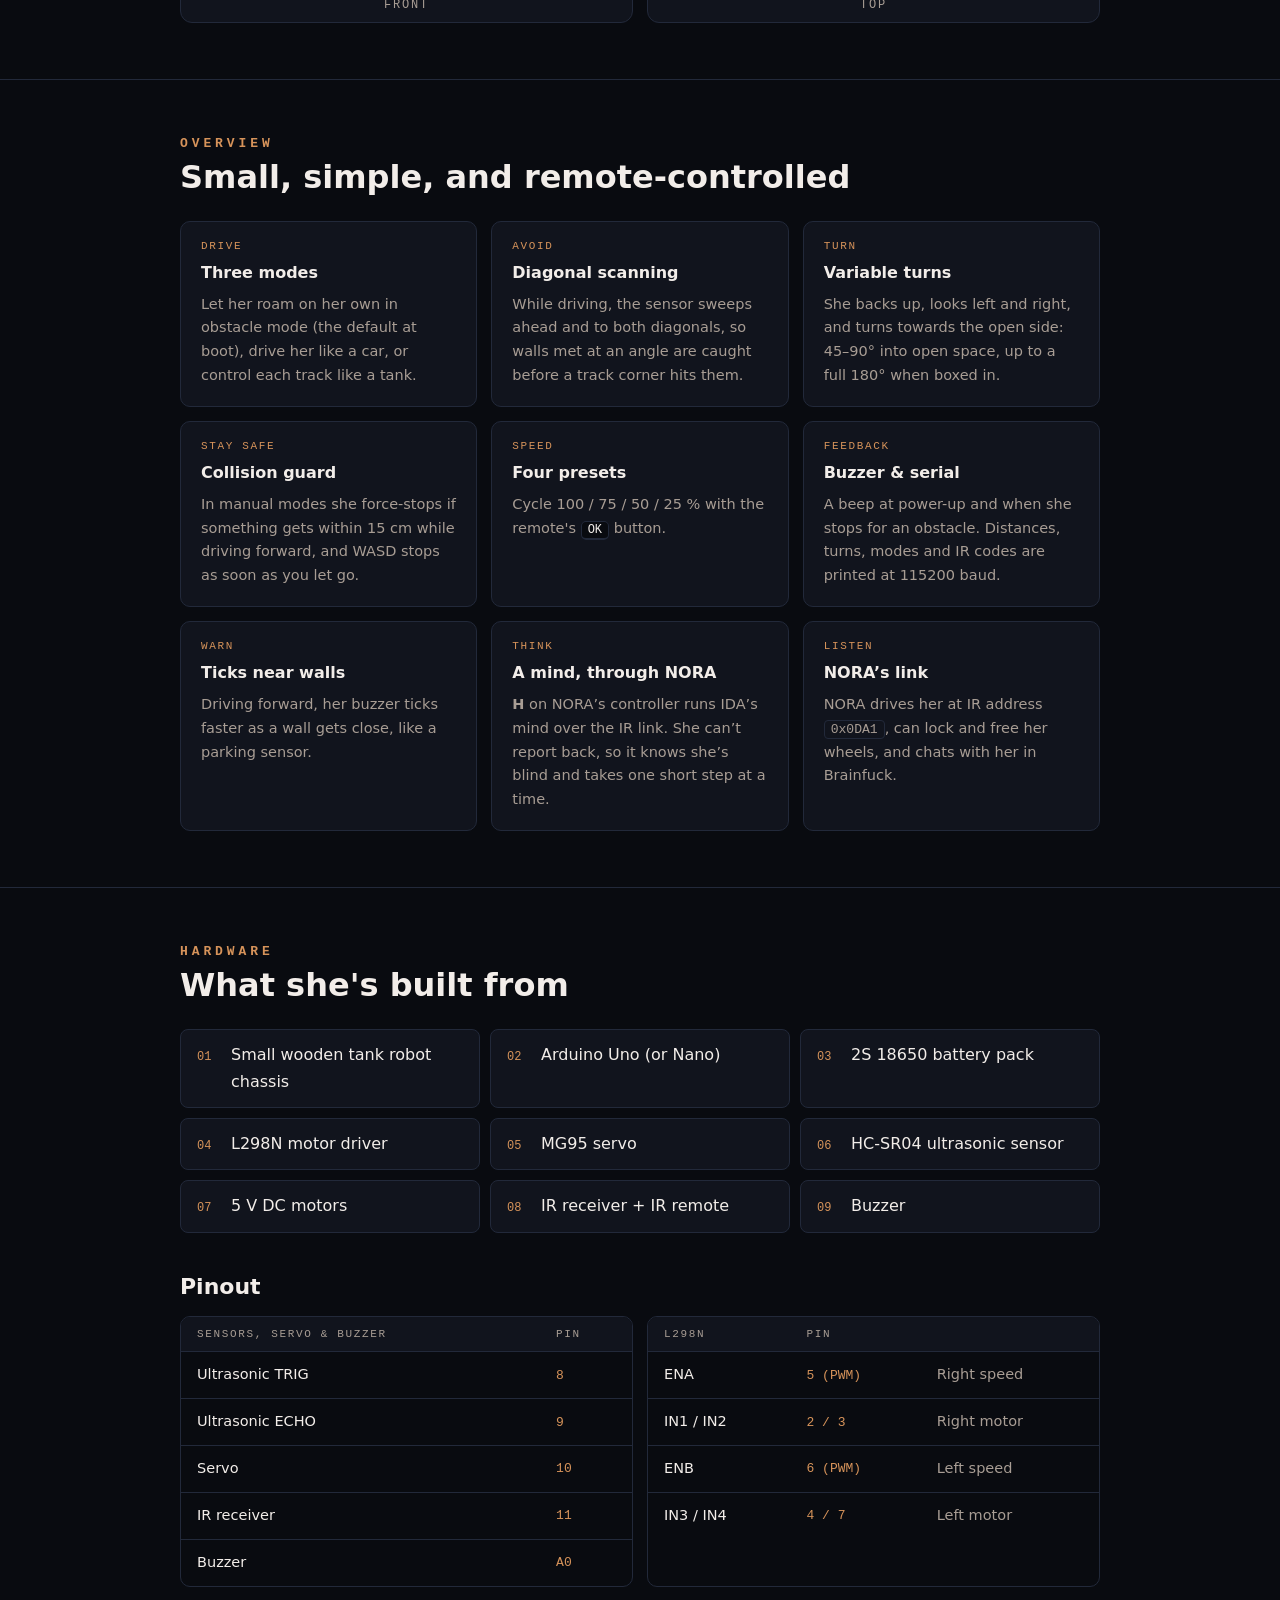
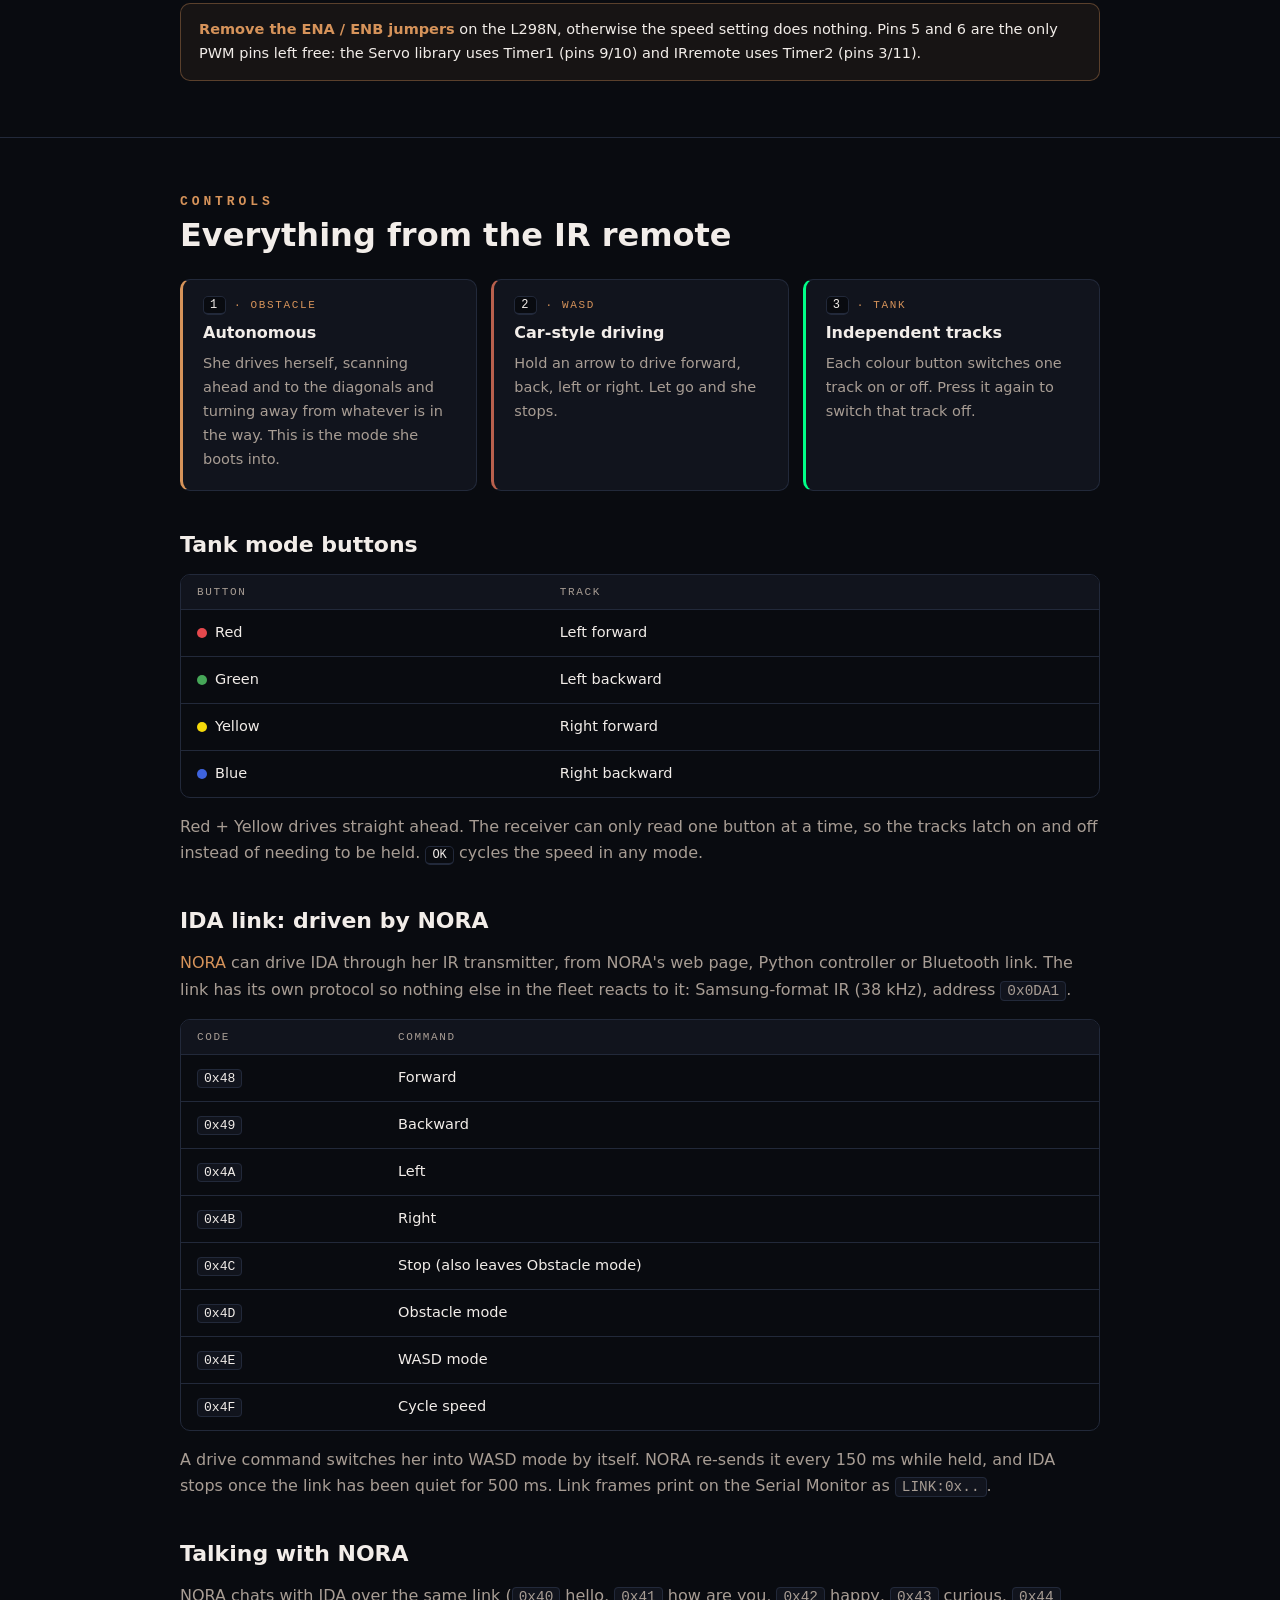
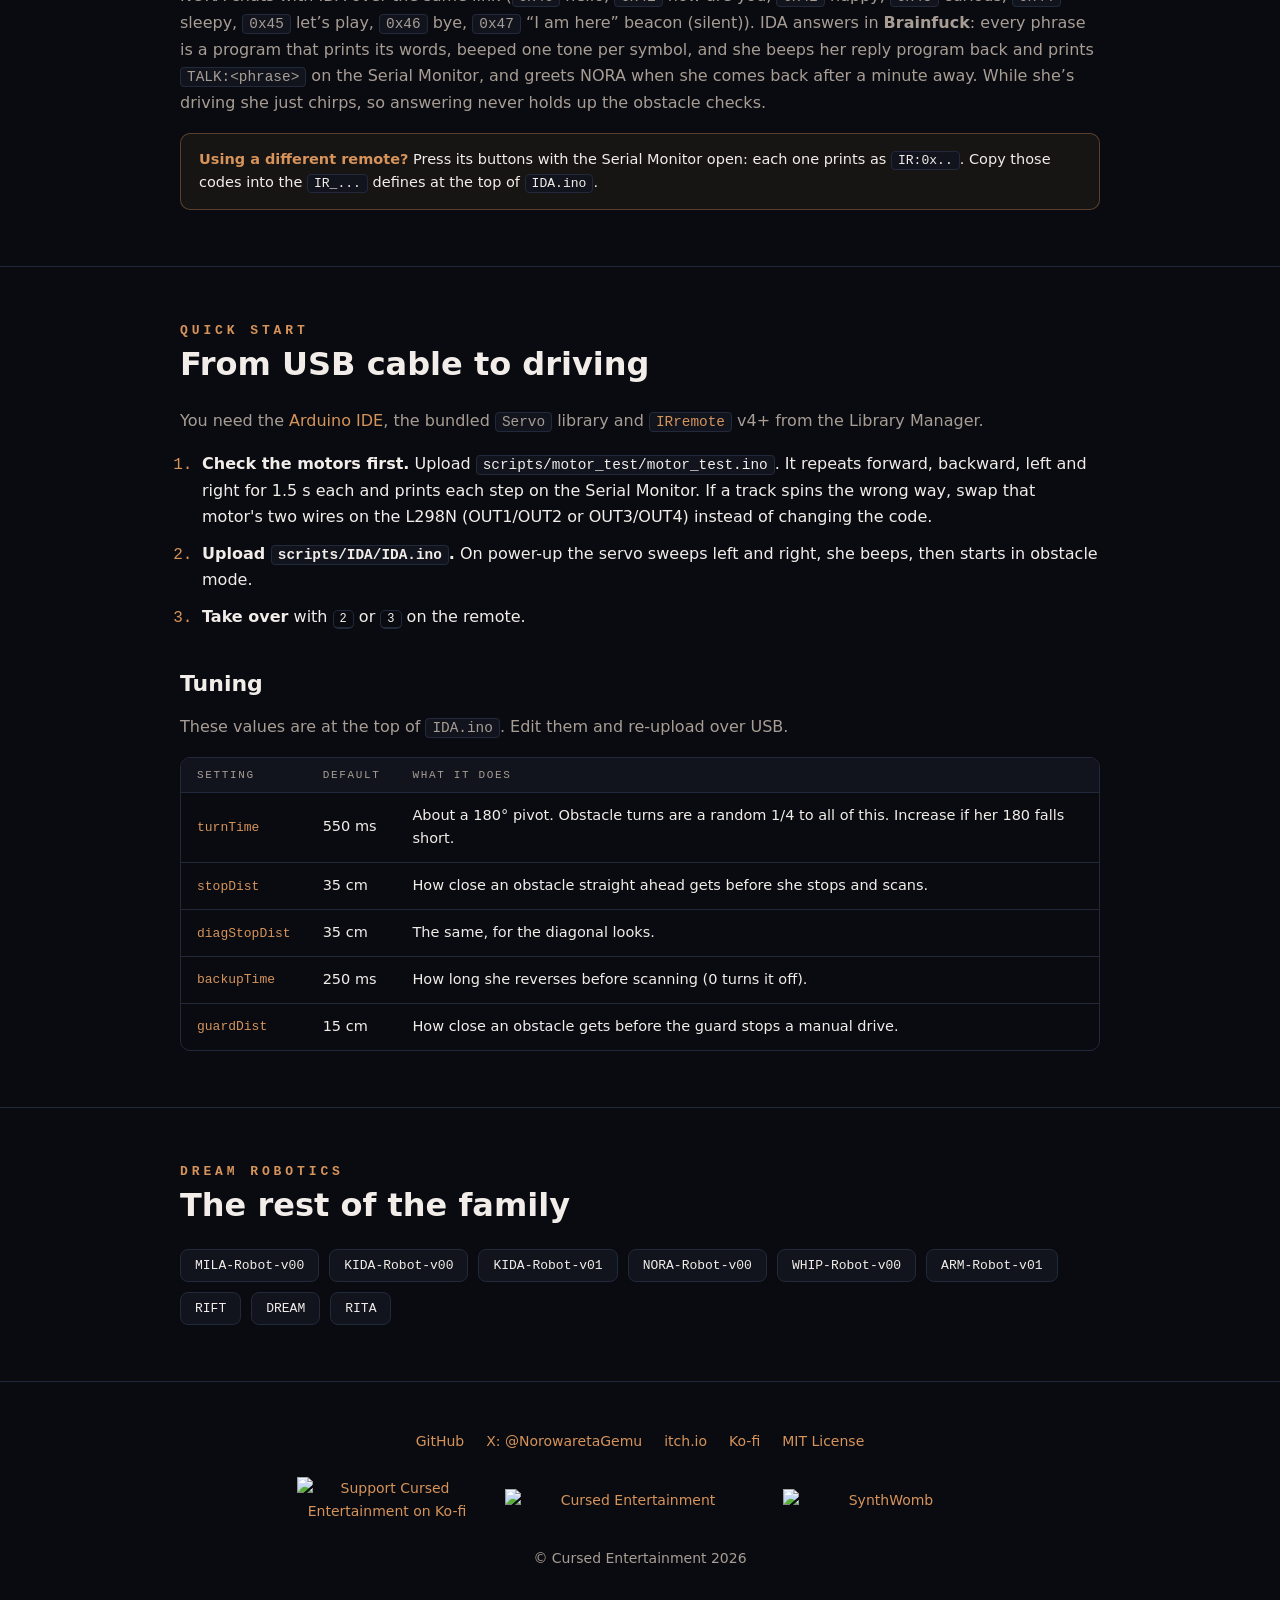
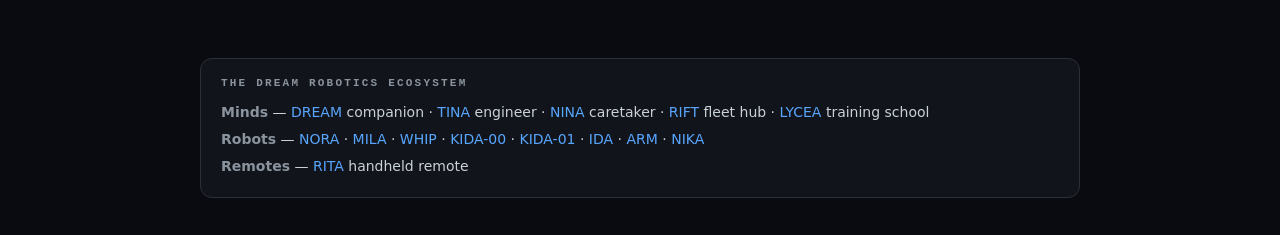
==== commit f8a13c7e: "Ecosystem block: no Tools line (CRUSH, Image-Generator, GloriosaAI, SynthWomb, PyVitals aren't DREAM" ====
--- a/index.html
+++ b/index.html
@@ -308,7 +308,6 @@
   <div><strong>Minds</strong> — <a href="https://github.com/CursedPrograms/DREAM">DREAM</a> companion · <a href="https://github.com/CursedPrograms/TINA">TINA</a> engineer · <a href="https://github.com/CursedPrograms/NINA">NINA</a> caretaker · <a href="https://github.com/CursedPrograms/RIFT">RIFT</a> fleet hub · <a href="https://github.com/CursedPrograms/LYCEA">LYCEA</a> training school</div>
   <div><strong>Robots</strong> — <a href="https://github.com/CursedPrograms/NORA-Robot-v00">NORA</a> · <a href="https://github.com/CursedPrograms/MILA-Robot-v00">MILA</a> · <a href="https://github.com/CursedPrograms/WHIP-Robot-v00">WHIP</a> · <a href="https://github.com/CursedPrograms/KIDA-Robot-v00">KIDA-00</a> · <a href="https://github.com/CursedPrograms/KIDA-Robot-v01">KIDA-01</a> · <a href="https://github.com/CursedPrograms/IDA-Robot-v00">IDA</a> · <a href="https://github.com/CursedPrograms/ARM-Robot-v01">ARM</a> · <a href="https://github.com/CursedPrograms/NIKA-Robot-v00">NIKA</a></div>
   <div><strong>Remotes</strong> — <a href="https://github.com/CursedPrograms/RITA">RITA</a> handheld remote</div>
-  <div><strong>Tools</strong> — <a href="https://github.com/CursedPrograms/CRUSH">CRUSH</a> compression · <a href="https://github.com/CursedPrograms/Image-Generator">Image-Generator</a> · <a href="https://github.com/CursedPrograms/GloriosaAI">GloriosaAI</a> · <a href="https://github.com/CursedPrograms/SynthWomb">SynthWomb</a> · <a href="https://github.com/CursedPrograms/PyVitals">PyVitals</a></div>
 </section>
 <!-- DREAM-ECOSYSTEM:END -->
 </body>
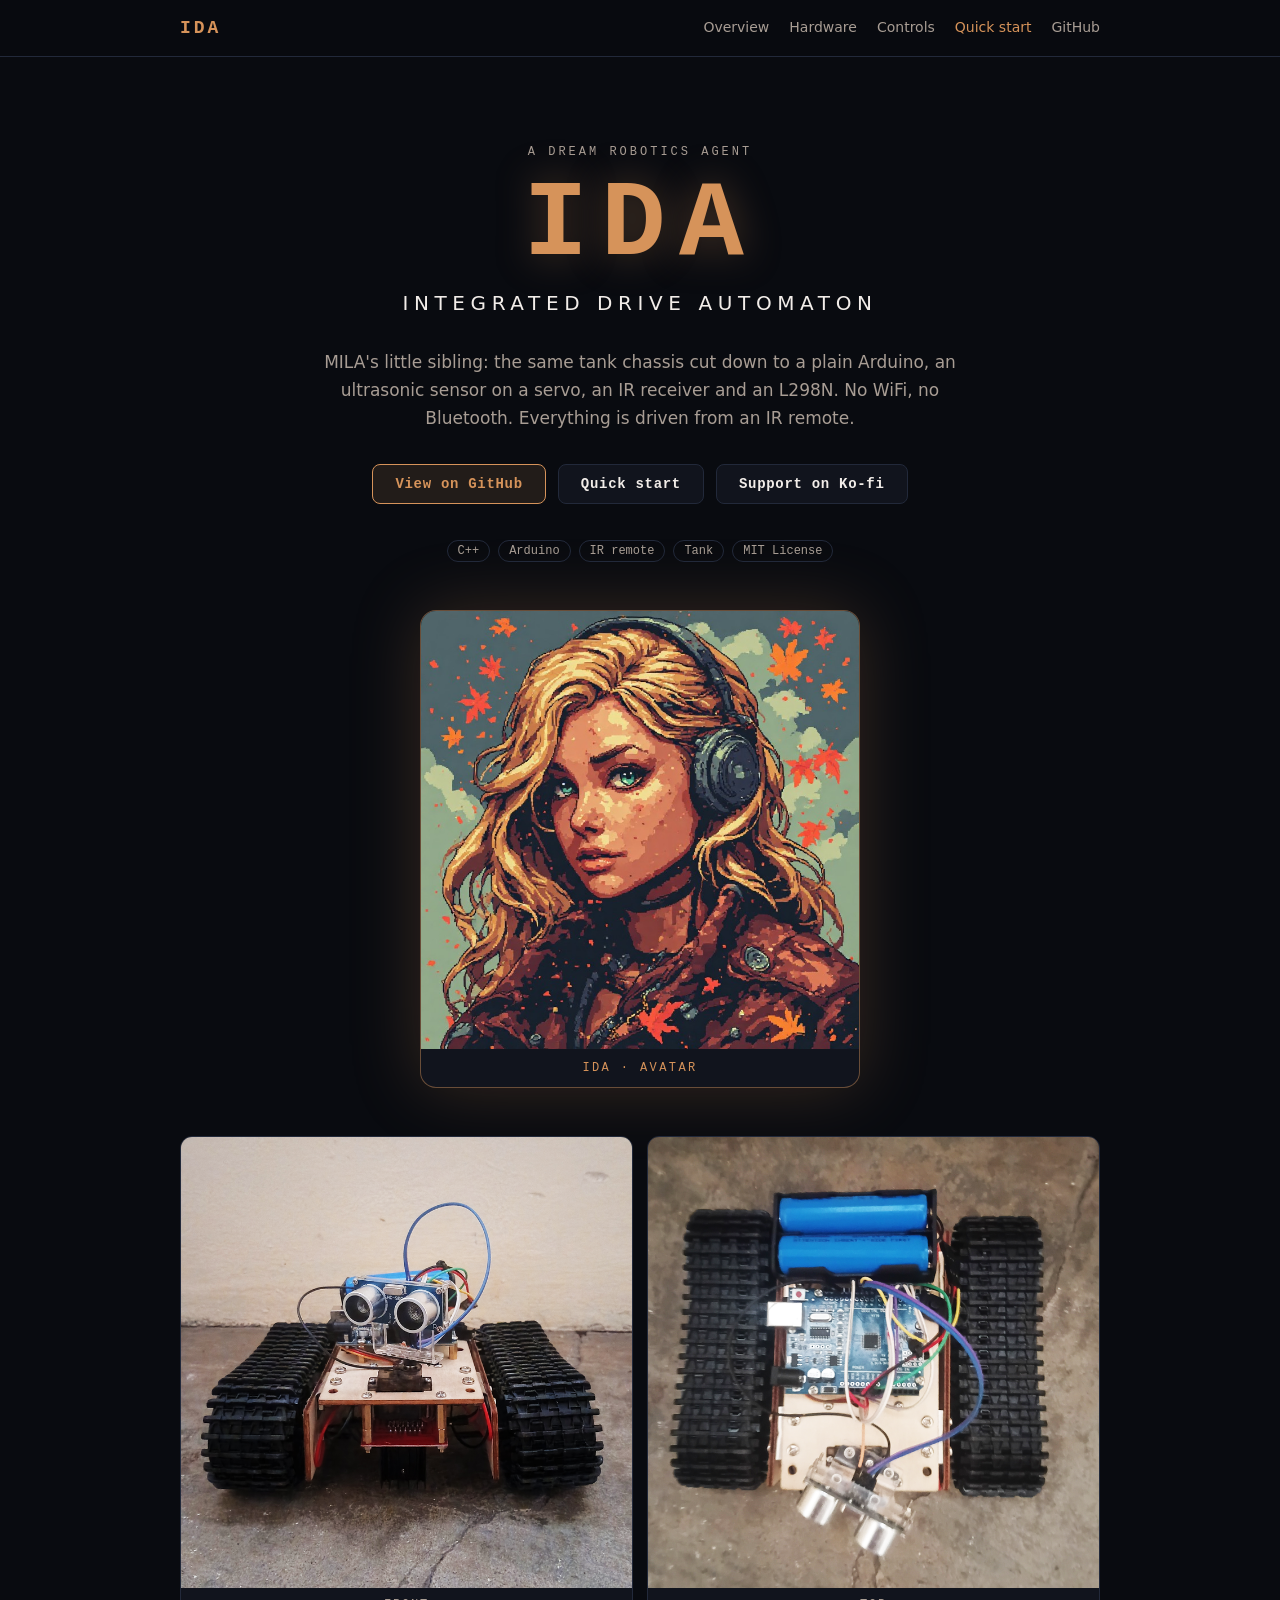
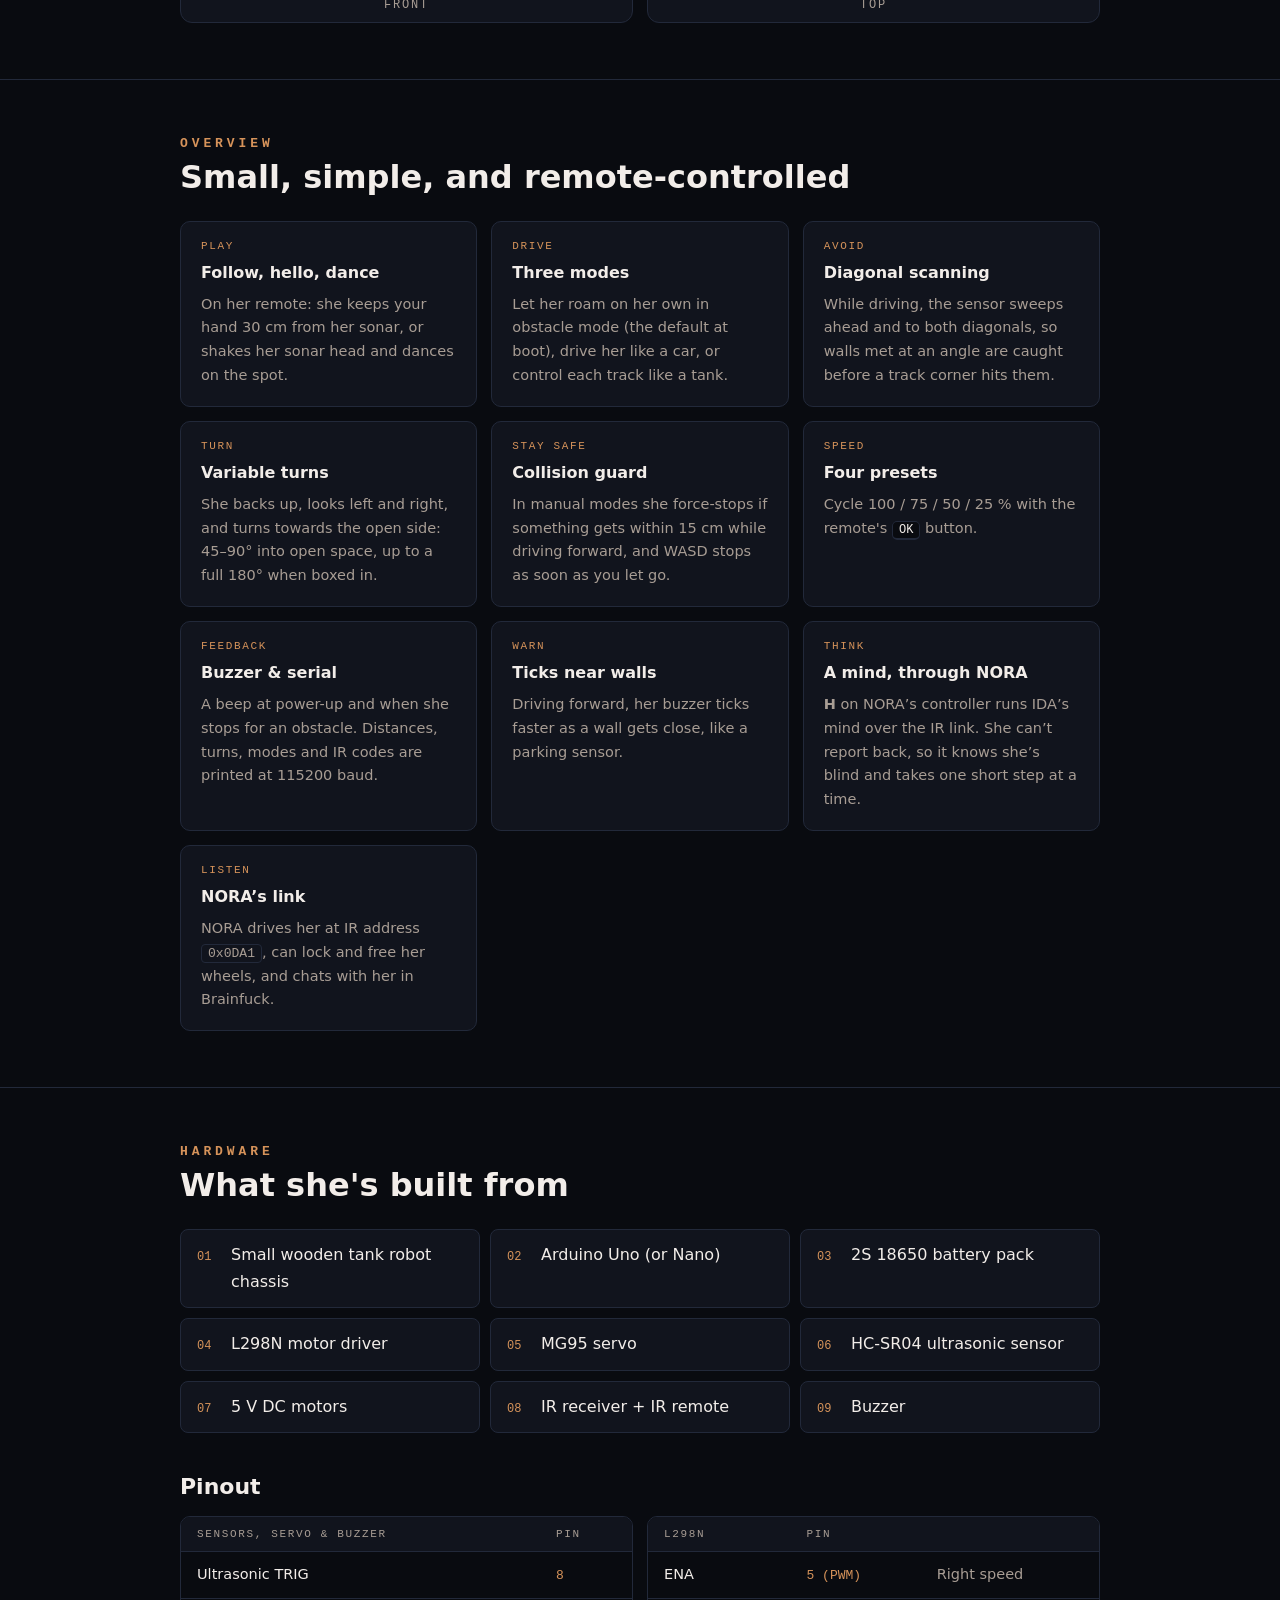
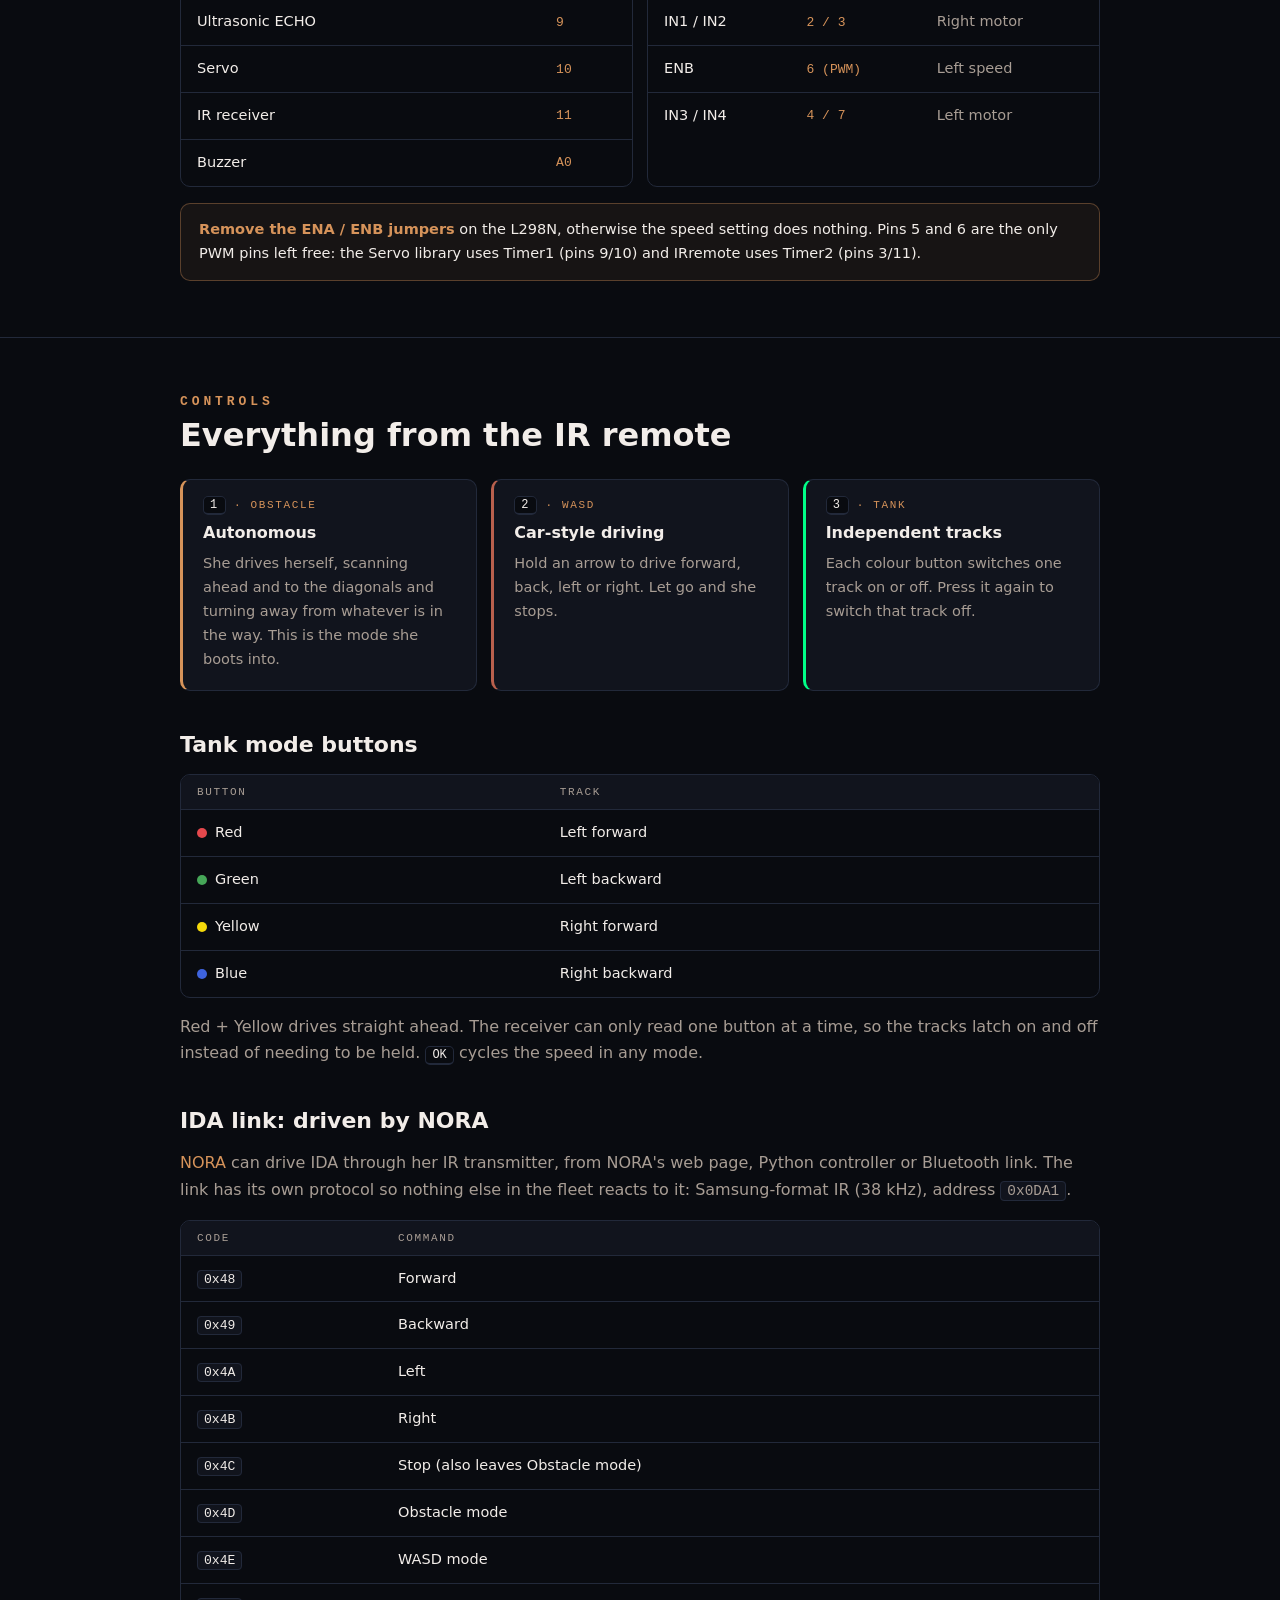
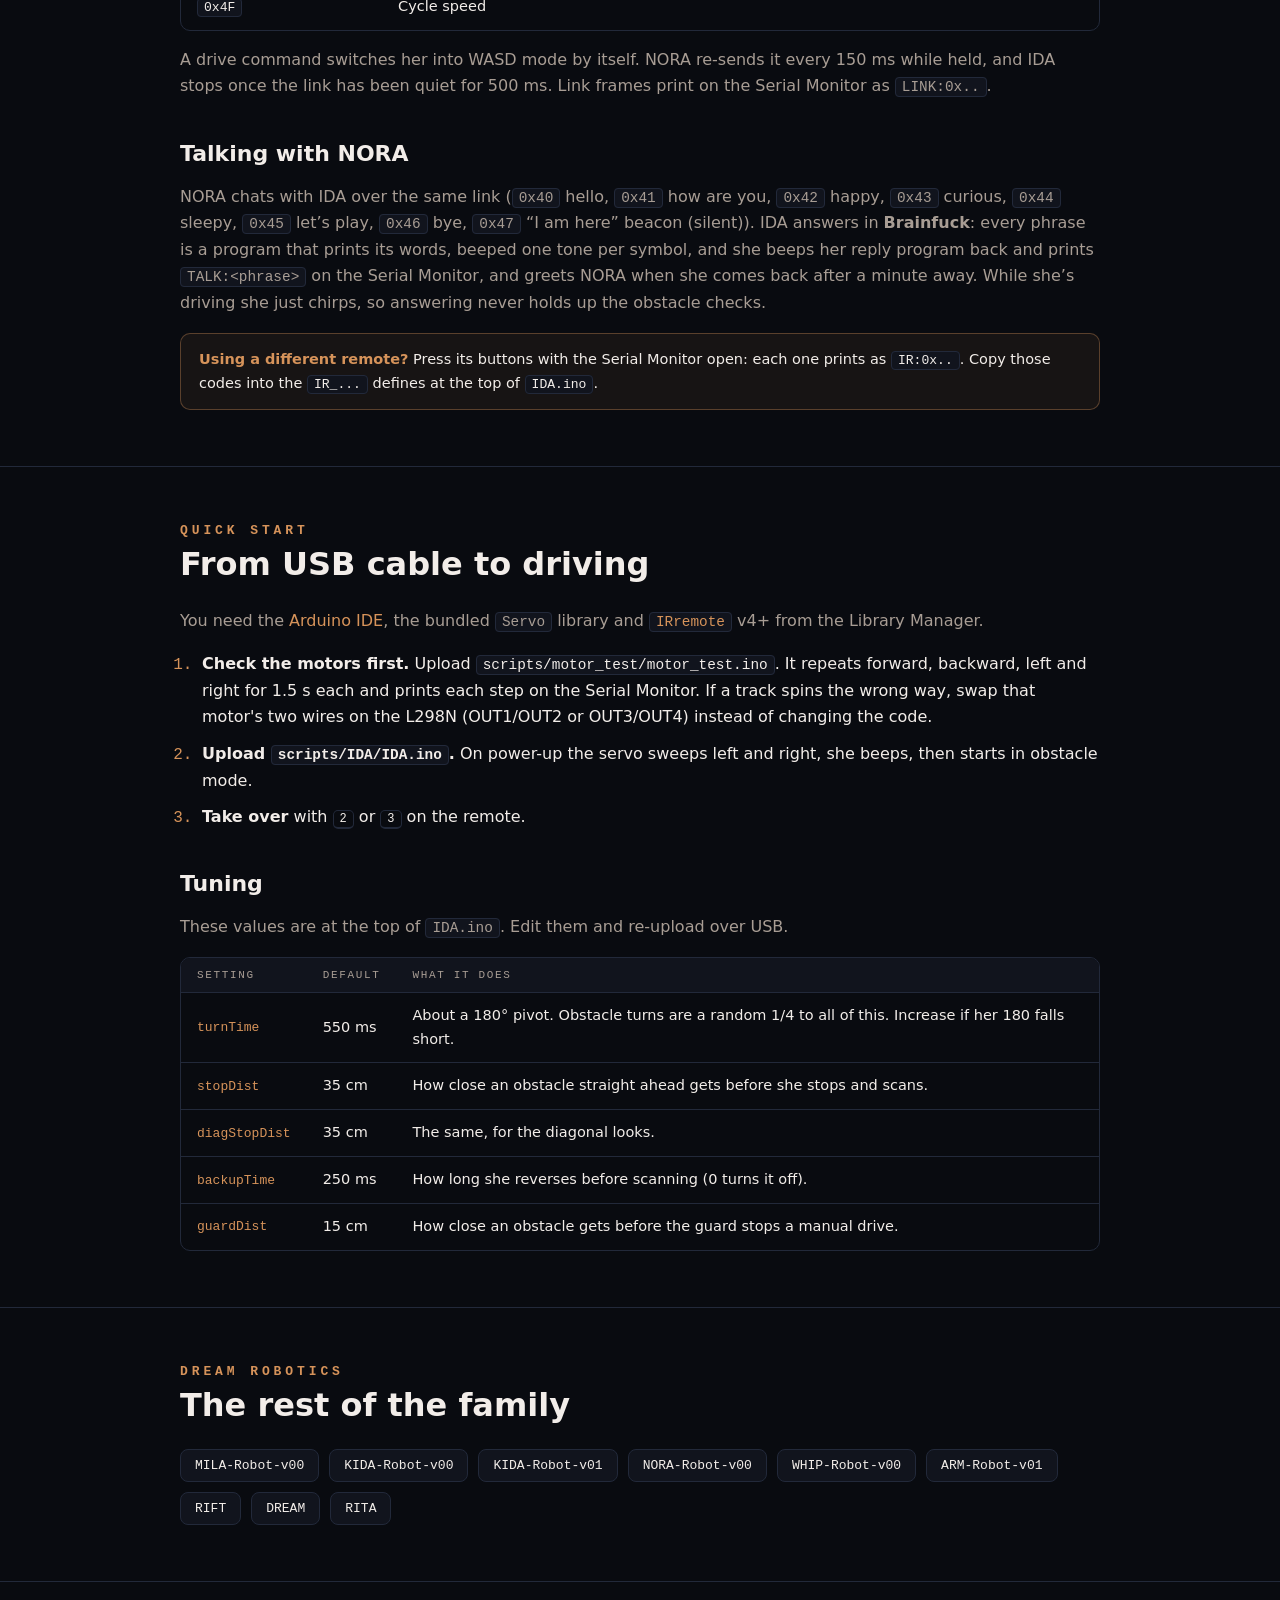
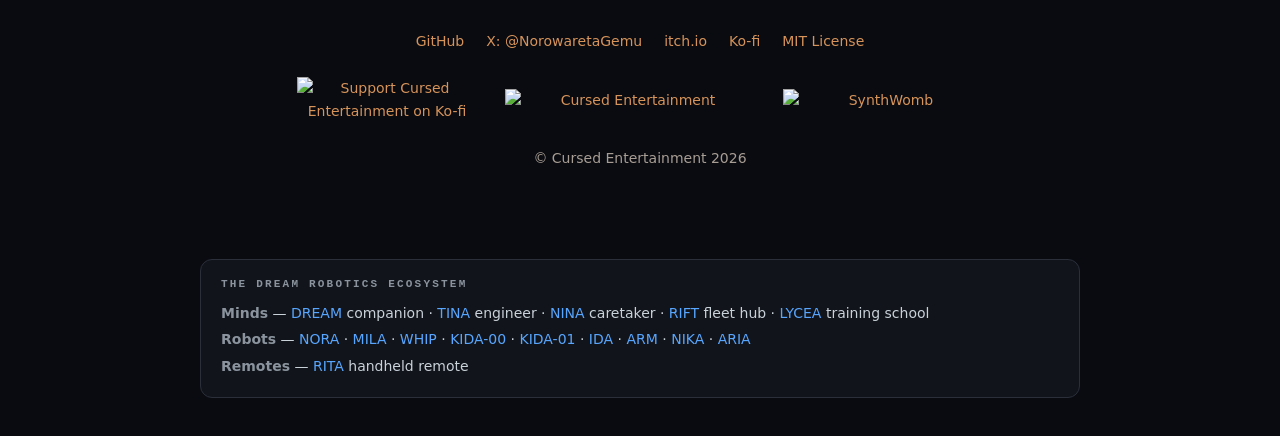
==== commit e083558b: "IDA: README and site up to date, ARIA in the ecosystem Co-Authored-By: Claude Opus 5.5 <noreply@anth" ====
--- a/index.html
+++ b/index.html
@@ -75,6 +75,11 @@
     <h3 class="title">Small, simple, and remote-controlled</h3>
     <div class="grid cols-3">
       <div class="card">
+        <span class="k">Play</span>
+        <h4>Follow, hello, dance</h4>
+        <p>On her remote: she keeps your hand 30 cm from her sonar, or shakes her sonar head and dances on the spot.</p>
+      </div>
+      <div class="card">
         <span class="k">Drive</span>
         <h4>Three modes</h4>
         <p>Let her roam on her own in obstacle mode (the default at boot), drive her like a car, or control each track like a tank.</p>
@@ -306,7 +311,7 @@
 <section class="eco">
   <div class="eco-title">The DREAM Robotics ecosystem</div>
   <div><strong>Minds</strong> — <a href="https://github.com/CursedPrograms/DREAM">DREAM</a> companion · <a href="https://github.com/CursedPrograms/TINA">TINA</a> engineer · <a href="https://github.com/CursedPrograms/NINA">NINA</a> caretaker · <a href="https://github.com/CursedPrograms/RIFT">RIFT</a> fleet hub · <a href="https://github.com/CursedPrograms/LYCEA">LYCEA</a> training school</div>
-  <div><strong>Robots</strong> — <a href="https://github.com/CursedPrograms/NORA-Robot-v00">NORA</a> · <a href="https://github.com/CursedPrograms/MILA-Robot-v00">MILA</a> · <a href="https://github.com/CursedPrograms/WHIP-Robot-v00">WHIP</a> · <a href="https://github.com/CursedPrograms/KIDA-Robot-v00">KIDA-00</a> · <a href="https://github.com/CursedPrograms/KIDA-Robot-v01">KIDA-01</a> · <a href="https://github.com/CursedPrograms/IDA-Robot-v00">IDA</a> · <a href="https://github.com/CursedPrograms/ARM-Robot-v01">ARM</a> · <a href="https://github.com/CursedPrograms/NIKA-Robot-v00">NIKA</a></div>
+  <div><strong>Robots</strong> — <a href="https://github.com/CursedPrograms/NORA-Robot-v00">NORA</a> · <a href="https://github.com/CursedPrograms/MILA-Robot-v00">MILA</a> · <a href="https://github.com/CursedPrograms/WHIP-Robot-v00">WHIP</a> · <a href="https://github.com/CursedPrograms/KIDA-Robot-v00">KIDA-00</a> · <a href="https://github.com/CursedPrograms/KIDA-Robot-v01">KIDA-01</a> · <a href="https://github.com/CursedPrograms/IDA-Robot-v00">IDA</a> · <a href="https://github.com/CursedPrograms/ARM-Robot-v01">ARM</a> · <a href="https://github.com/CursedPrograms/NIKA-Robot-v00">NIKA</a> · <a href="https://github.com/CursedPrograms/ARIA-Robot-v00">ARIA</a></div>
   <div><strong>Remotes</strong> — <a href="https://github.com/CursedPrograms/RITA">RITA</a> handheld remote</div>
 </section>
 <!-- DREAM-ECOSYSTEM:END -->
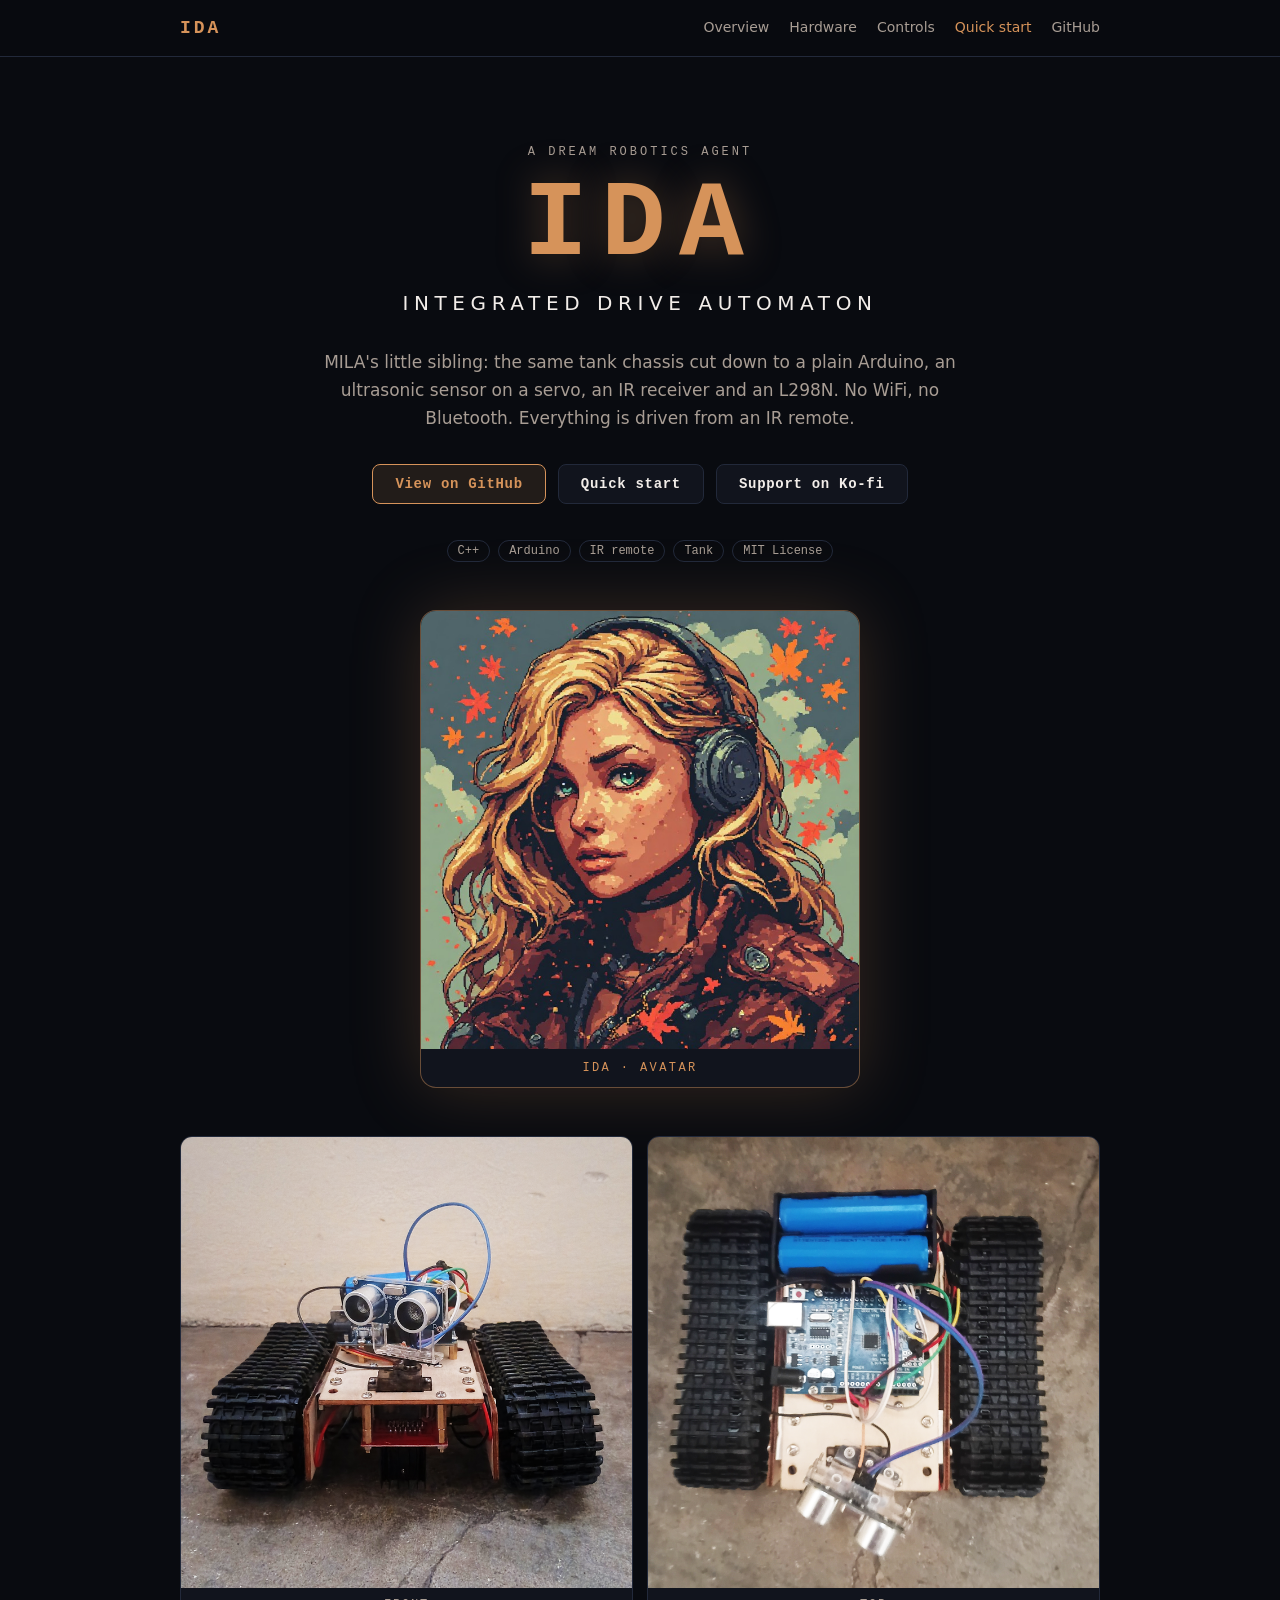
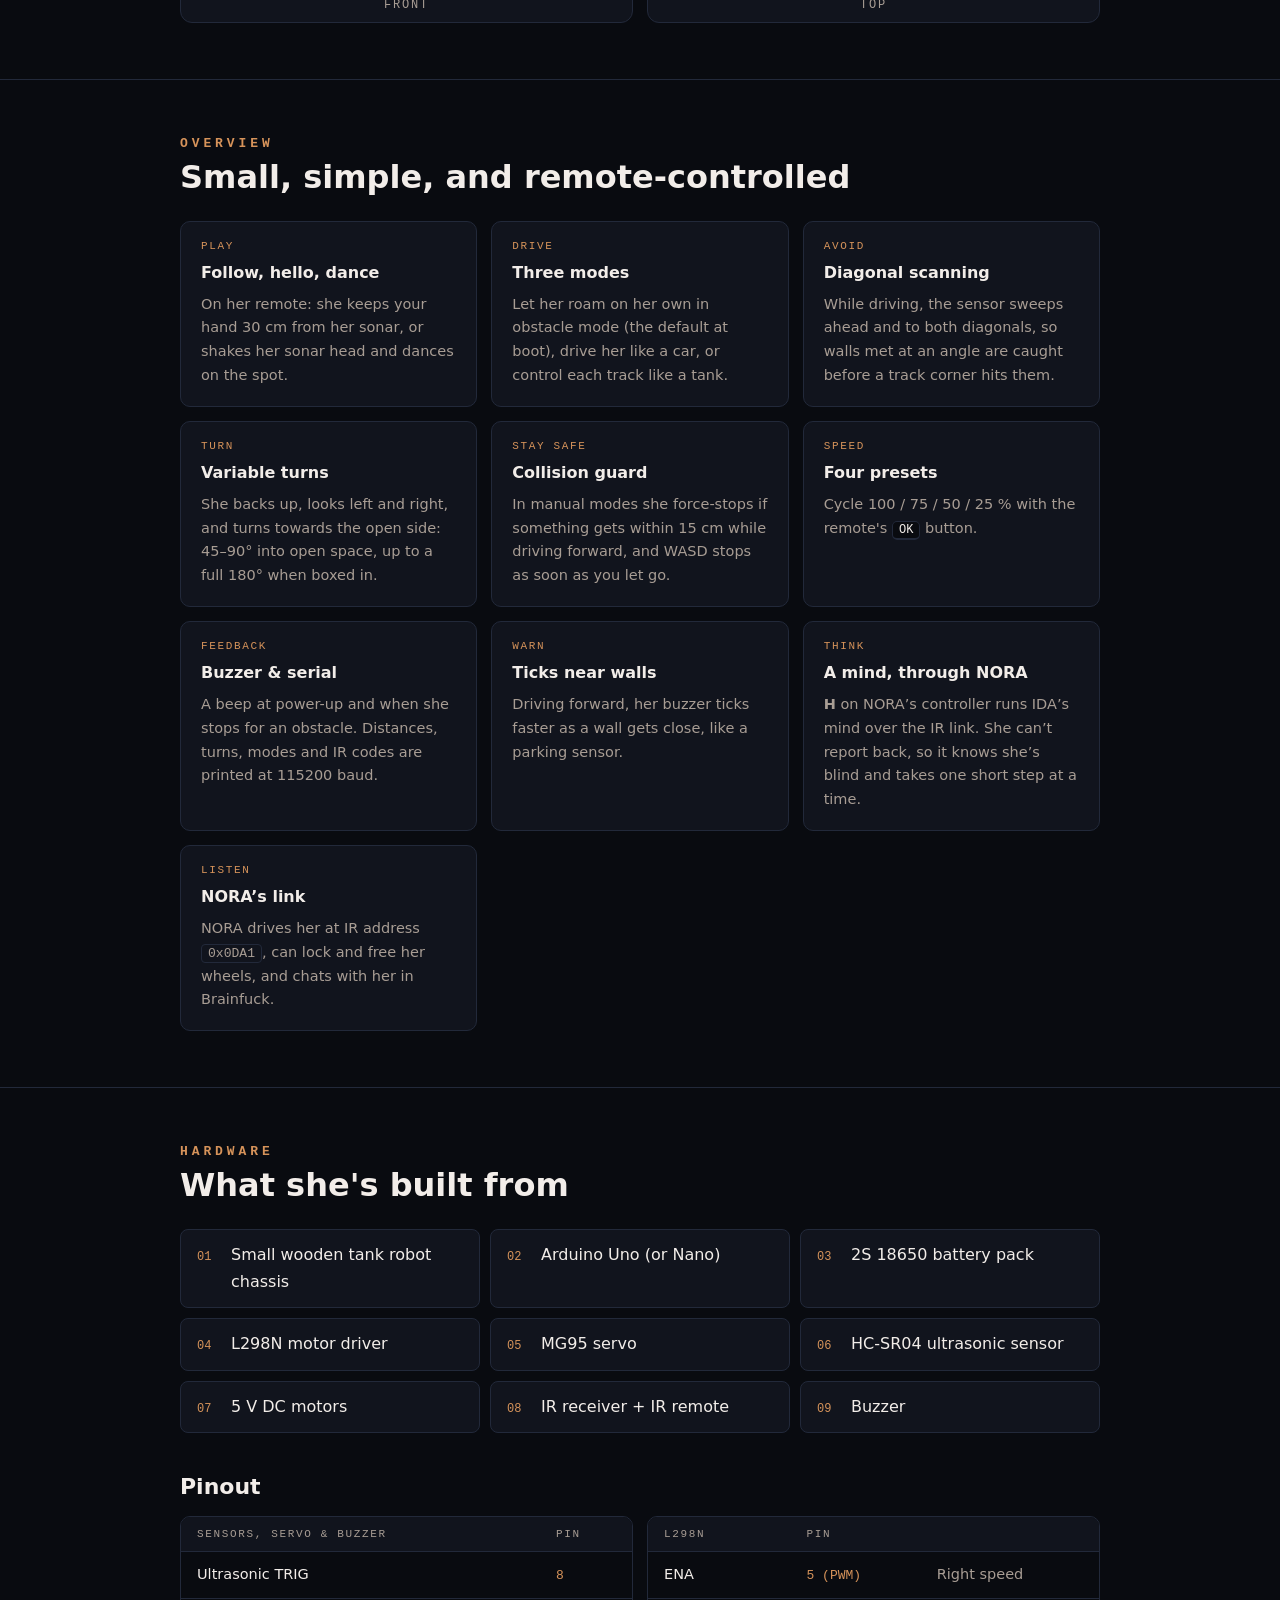
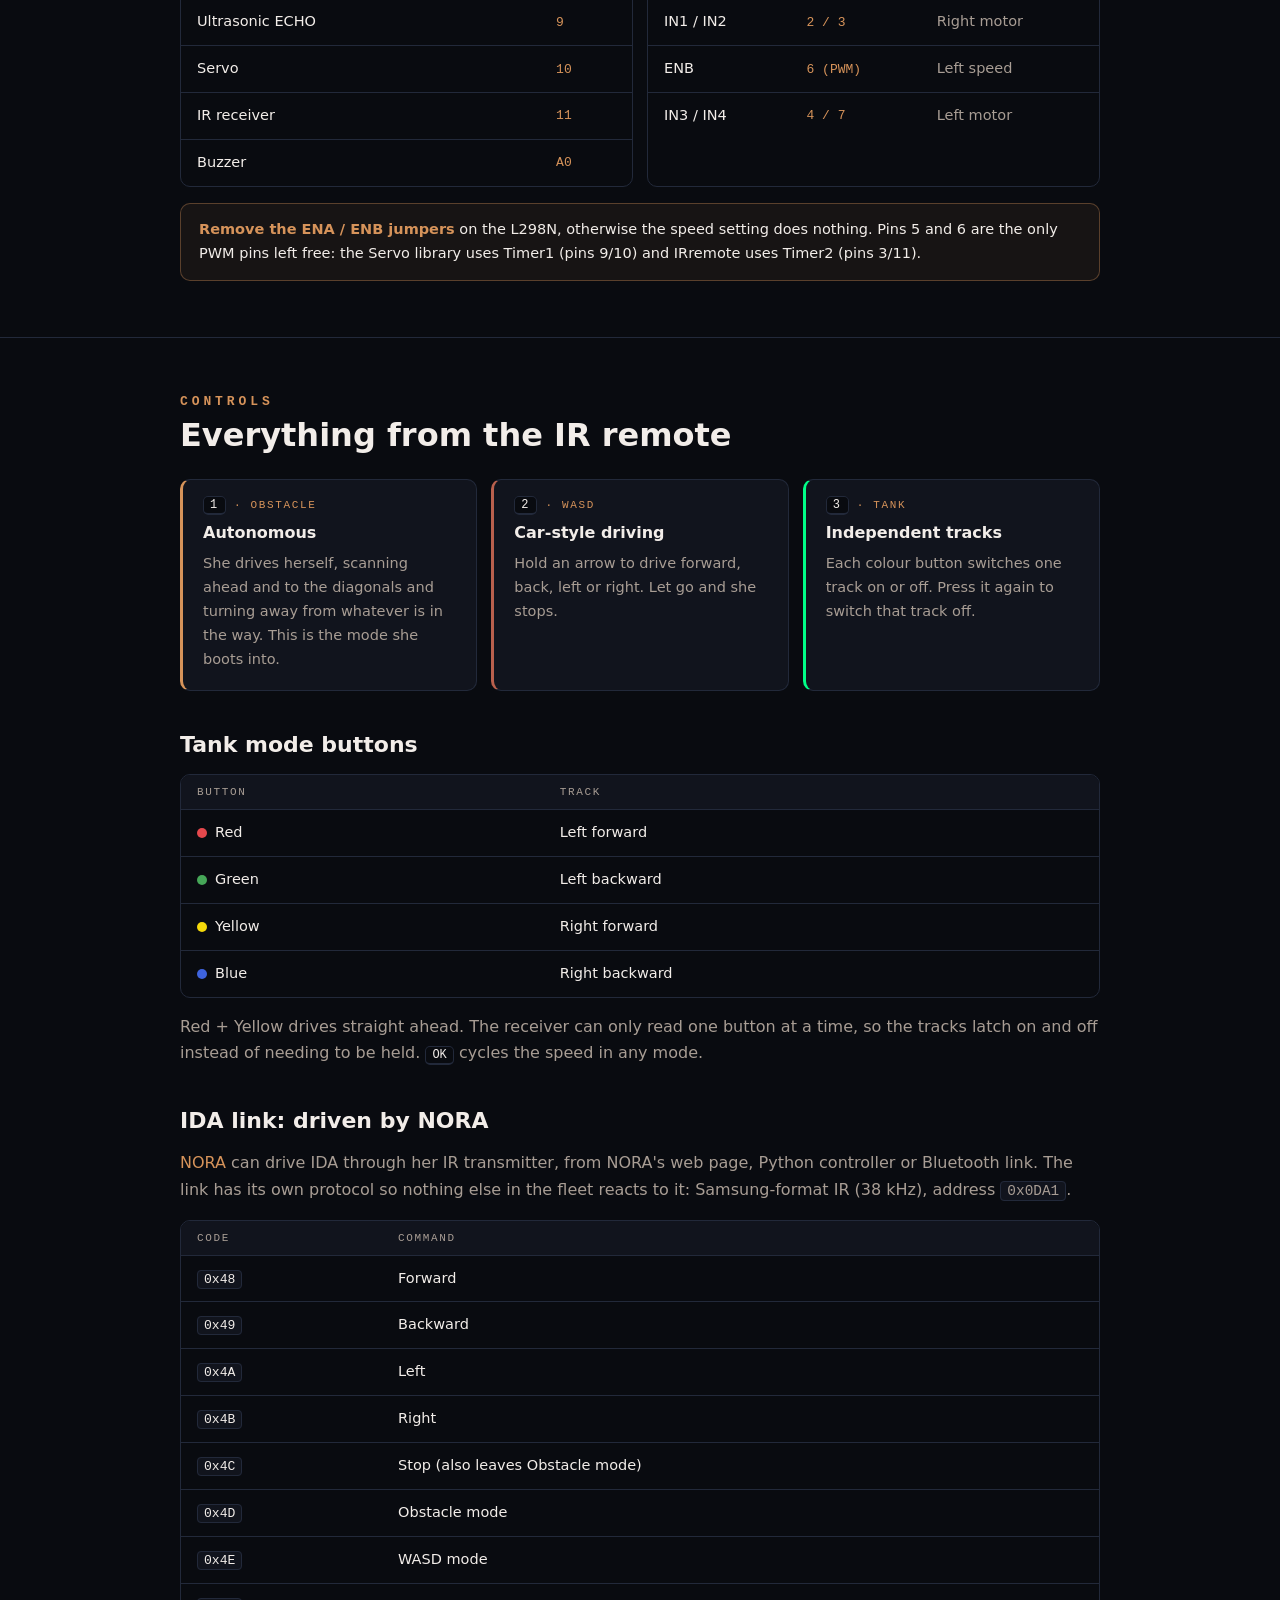
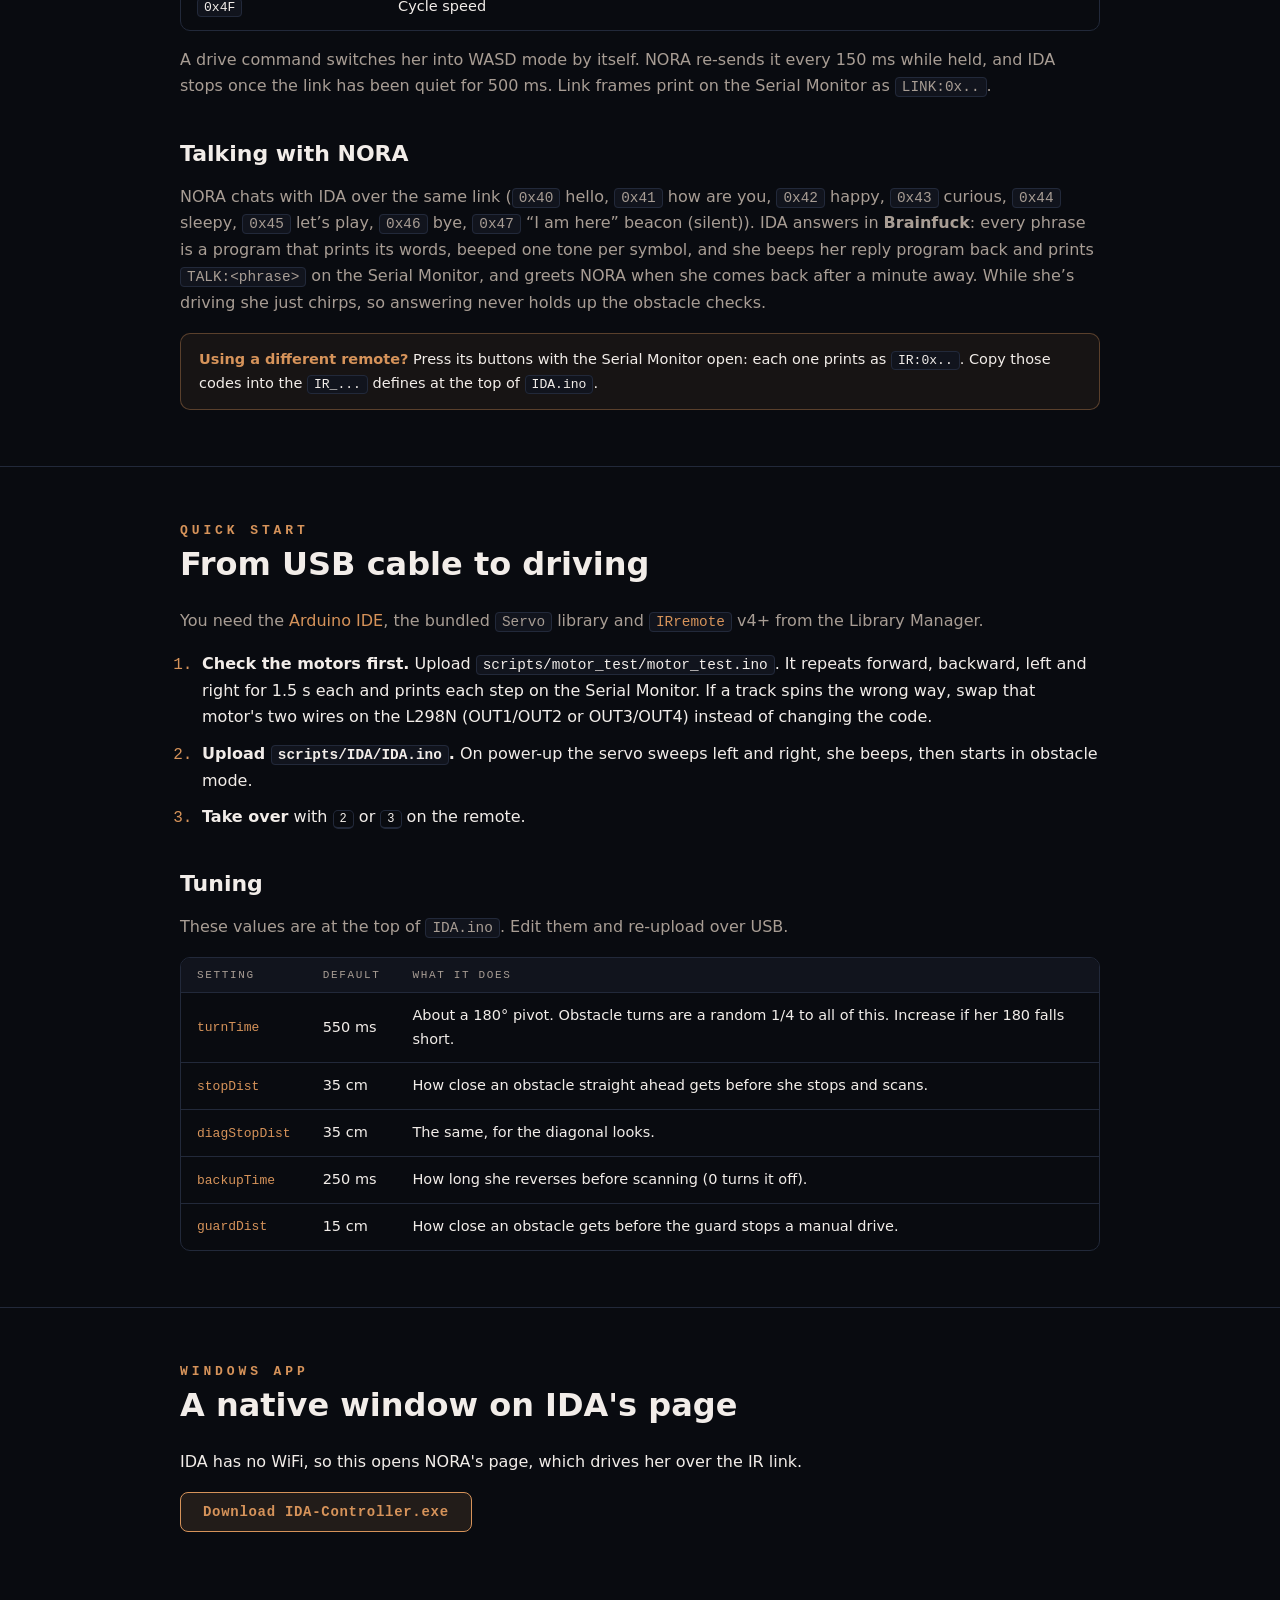
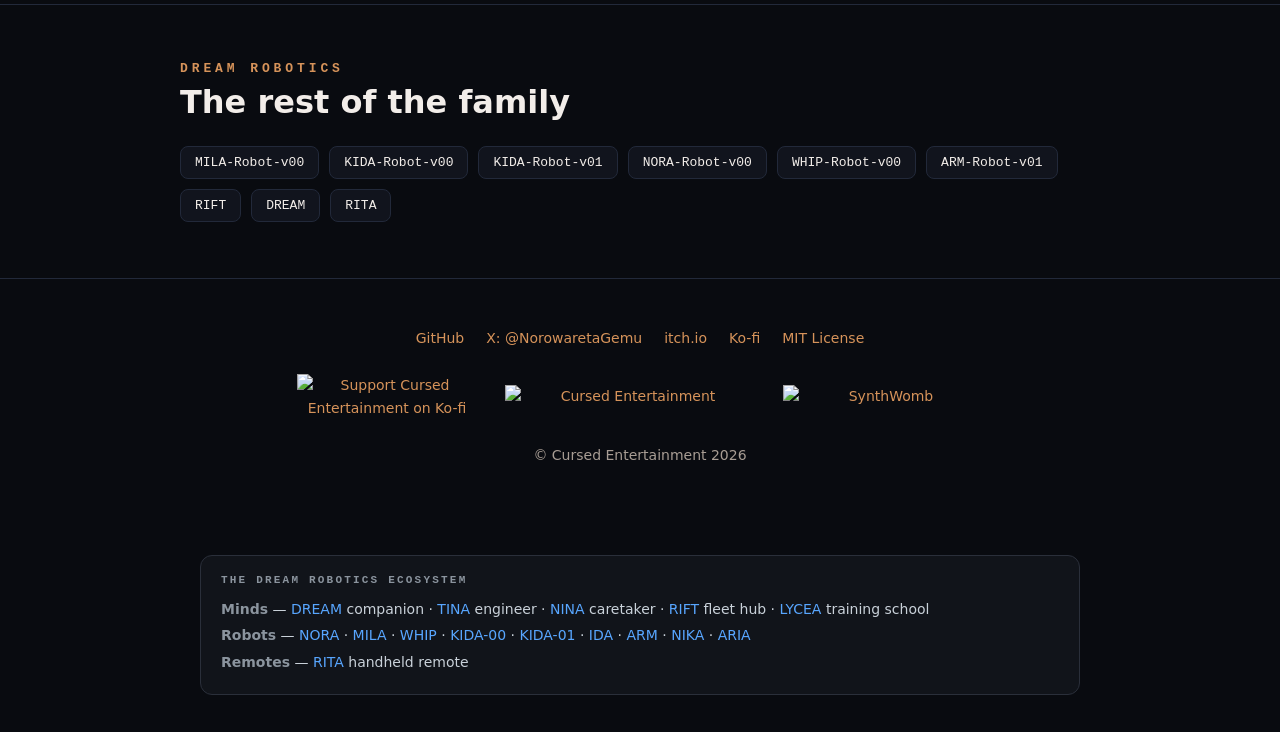
==== commit f4559ed6: "Site and README: the Windows app and what's new Co-Authored-By: Claude Opus 5.5 <noreply@anthropic.c" ====
--- a/index.html
+++ b/index.html
@@ -261,6 +261,15 @@
   </div>
 </section>
 
+<section id="windows">
+  <div class="wrap">
+    <h2>Windows app</h2>
+    <h3 class="title">A native window on IDA's page</h3>
+    <p>IDA has no WiFi, so this opens NORA's page, which drives her over the IR link.</p>
+    <p><a class="btn primary" href="https://github.com/CursedPrograms/IDA-Robot-v00/raw/main/builds/IDA-Controller.exe">Download IDA-Controller.exe</a></p>
+  </div>
+</section>
+
 <section id="related">
   <div class="wrap">
     <h2>DREAM Robotics</h2>
@@ -310,9 +319,9 @@
 <!-- DREAM-ECOSYSTEM:START -->
 <section class="eco">
   <div class="eco-title">The DREAM Robotics ecosystem</div>
-  <div><strong>Minds</strong> — <a href="https://github.com/CursedPrograms/DREAM">DREAM</a> companion · <a href="https://github.com/CursedPrograms/TINA">TINA</a> engineer · <a href="https://github.com/CursedPrograms/NINA">NINA</a> caretaker · <a href="https://github.com/CursedPrograms/RIFT">RIFT</a> fleet hub · <a href="https://github.com/CursedPrograms/LYCEA">LYCEA</a> training school</div>
-  <div><strong>Robots</strong> — <a href="https://github.com/CursedPrograms/NORA-Robot-v00">NORA</a> · <a href="https://github.com/CursedPrograms/MILA-Robot-v00">MILA</a> · <a href="https://github.com/CursedPrograms/WHIP-Robot-v00">WHIP</a> · <a href="https://github.com/CursedPrograms/KIDA-Robot-v00">KIDA-00</a> · <a href="https://github.com/CursedPrograms/KIDA-Robot-v01">KIDA-01</a> · <a href="https://github.com/CursedPrograms/IDA-Robot-v00">IDA</a> · <a href="https://github.com/CursedPrograms/ARM-Robot-v01">ARM</a> · <a href="https://github.com/CursedPrograms/NIKA-Robot-v00">NIKA</a> · <a href="https://github.com/CursedPrograms/ARIA-Robot-v00">ARIA</a></div>
-  <div><strong>Remotes</strong> — <a href="https://github.com/CursedPrograms/RITA">RITA</a> handheld remote</div>
+  <div><strong>Minds</strong> — <a href="https://cursedprograms.github.io/DREAM/">DREAM</a> companion · <a href="https://cursedprograms.github.io/TINA/">TINA</a> engineer · <a href="https://cursedprograms.github.io/NINA/">NINA</a> caretaker · <a href="https://cursedprograms.github.io/RIFT/">RIFT</a> fleet hub · <a href="https://github.com/CursedPrograms/LYCEA">LYCEA</a> training school</div>
+  <div><strong>Robots</strong> — <a href="https://cursedprograms.github.io/NORA-Robot-v00/">NORA</a> · <a href="https://cursedprograms.github.io/MILA-Robot-v00/">MILA</a> · <a href="https://cursedprograms.github.io/WHIP-Robot-v00/">WHIP</a> · <a href="https://cursedprograms.github.io/KIDA-Robot-v00/">KIDA-00</a> · <a href="https://cursedprograms.github.io/KIDA-Robot-v01/">KIDA-01</a> · <a href="https://cursedprograms.github.io/IDA-Robot-v00/">IDA</a> · <a href="https://cursedprograms.github.io/ARM-Robot-v01/">ARM</a> · <a href="https://cursedprograms.github.io/NIKA-Robot-v00/">NIKA</a> · <a href="https://cursedprograms.github.io/ARIA-Robot-v00/">ARIA</a></div>
+  <div><strong>Remotes</strong> — <a href="https://cursedprograms.github.io/RITA/">RITA</a> handheld remote</div>
 </section>
 <!-- DREAM-ECOSYSTEM:END -->
 </body>
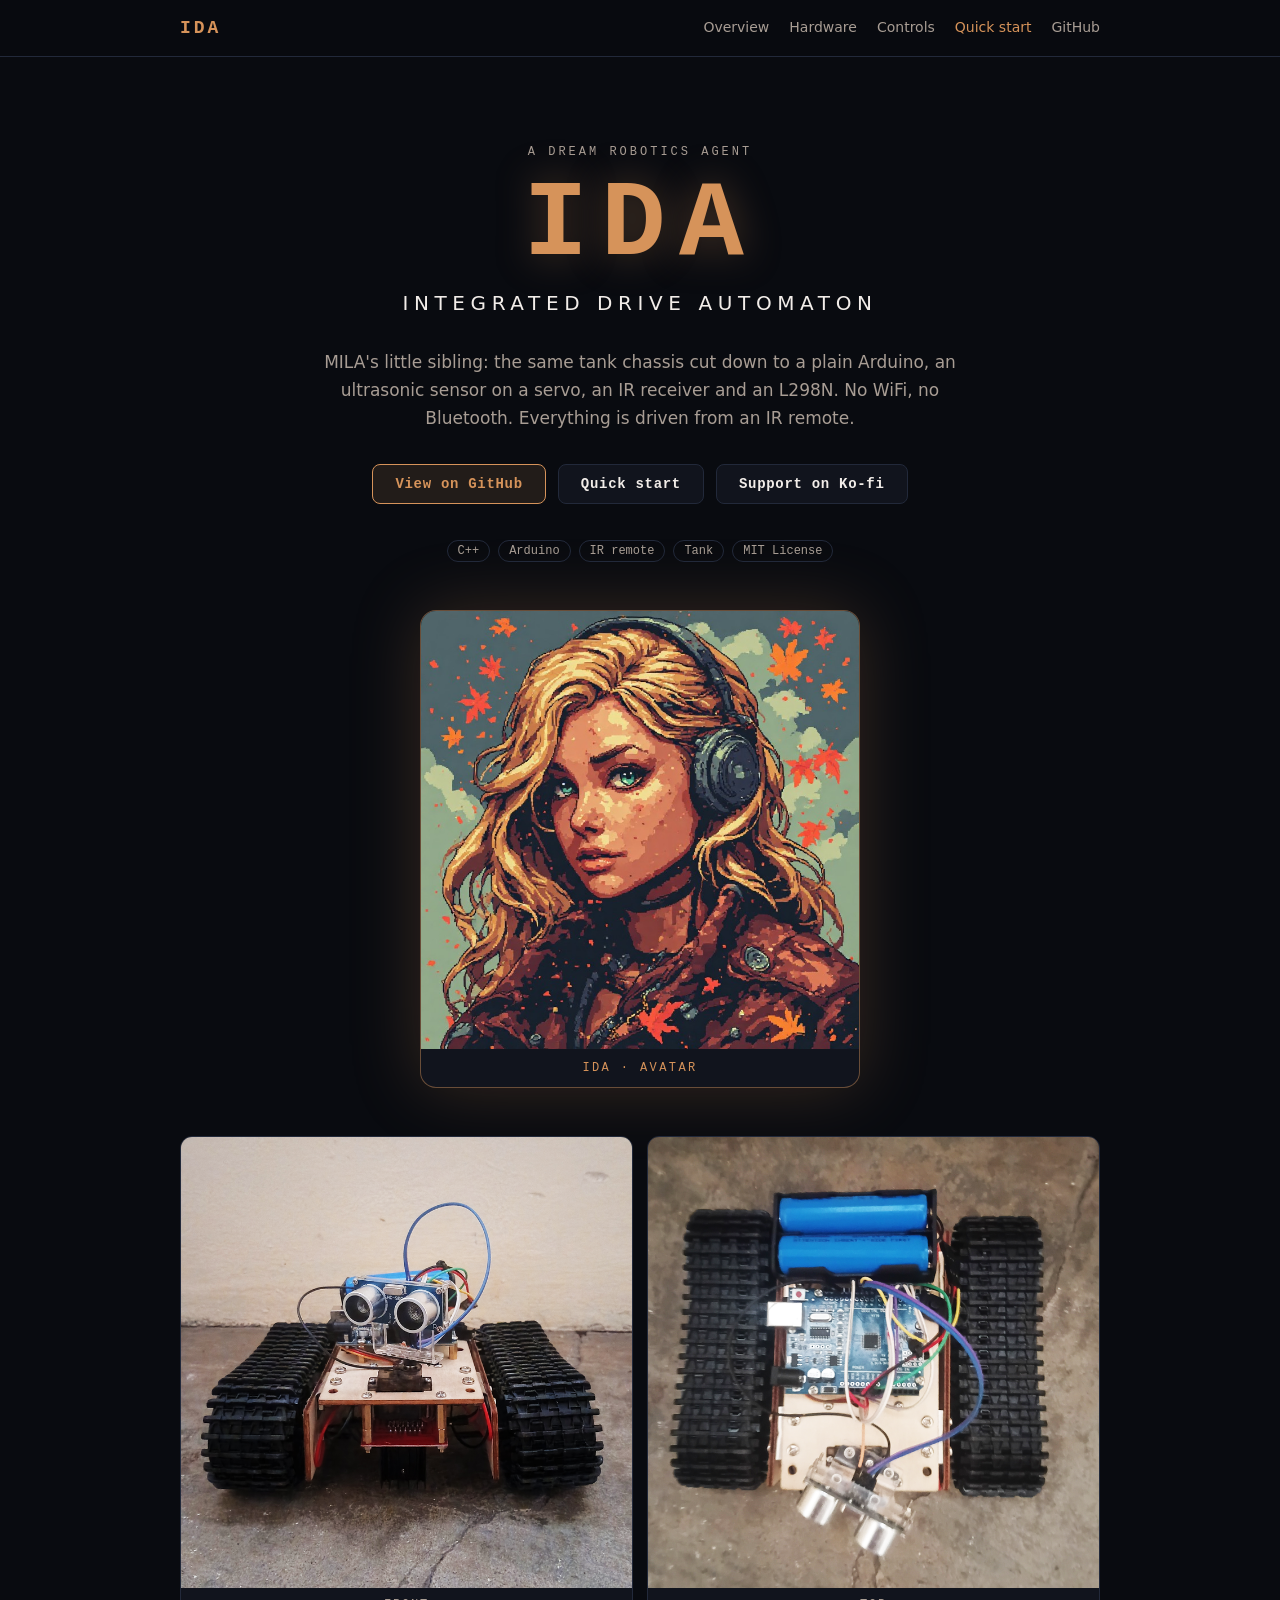
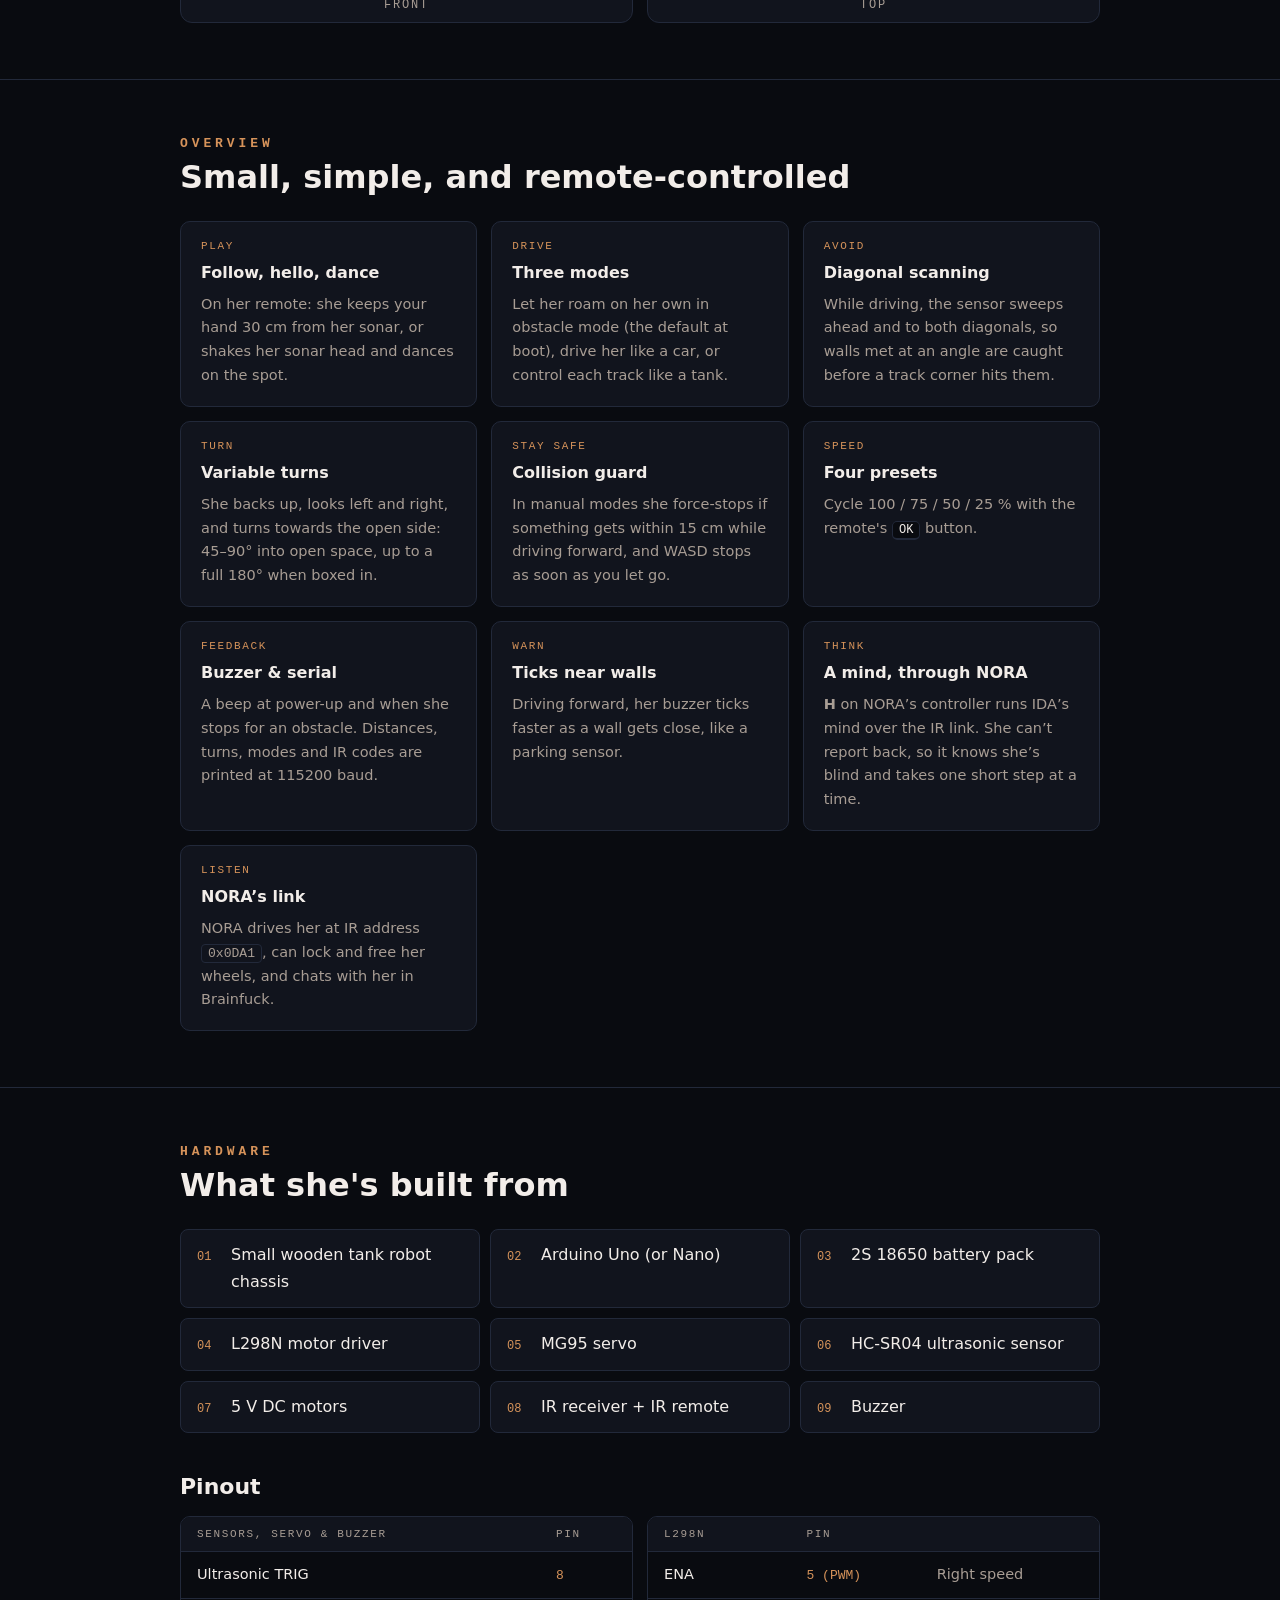
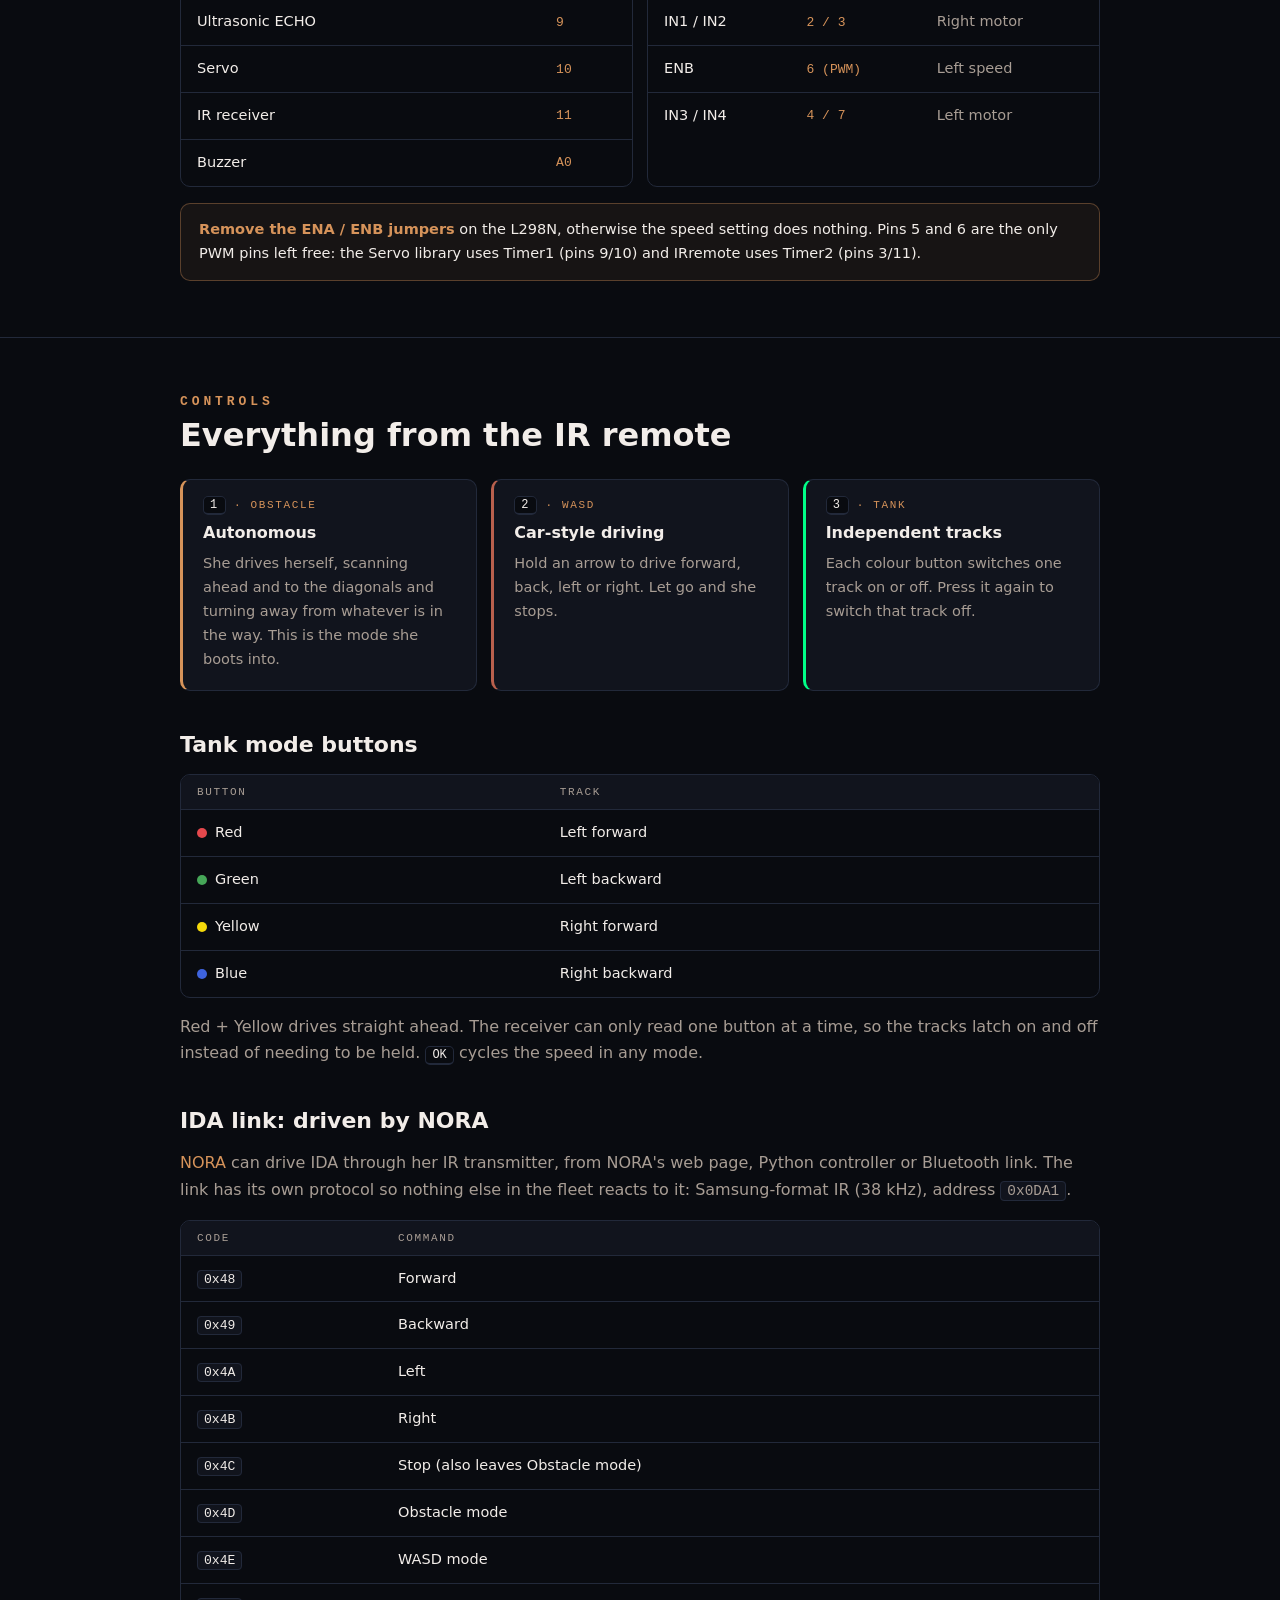
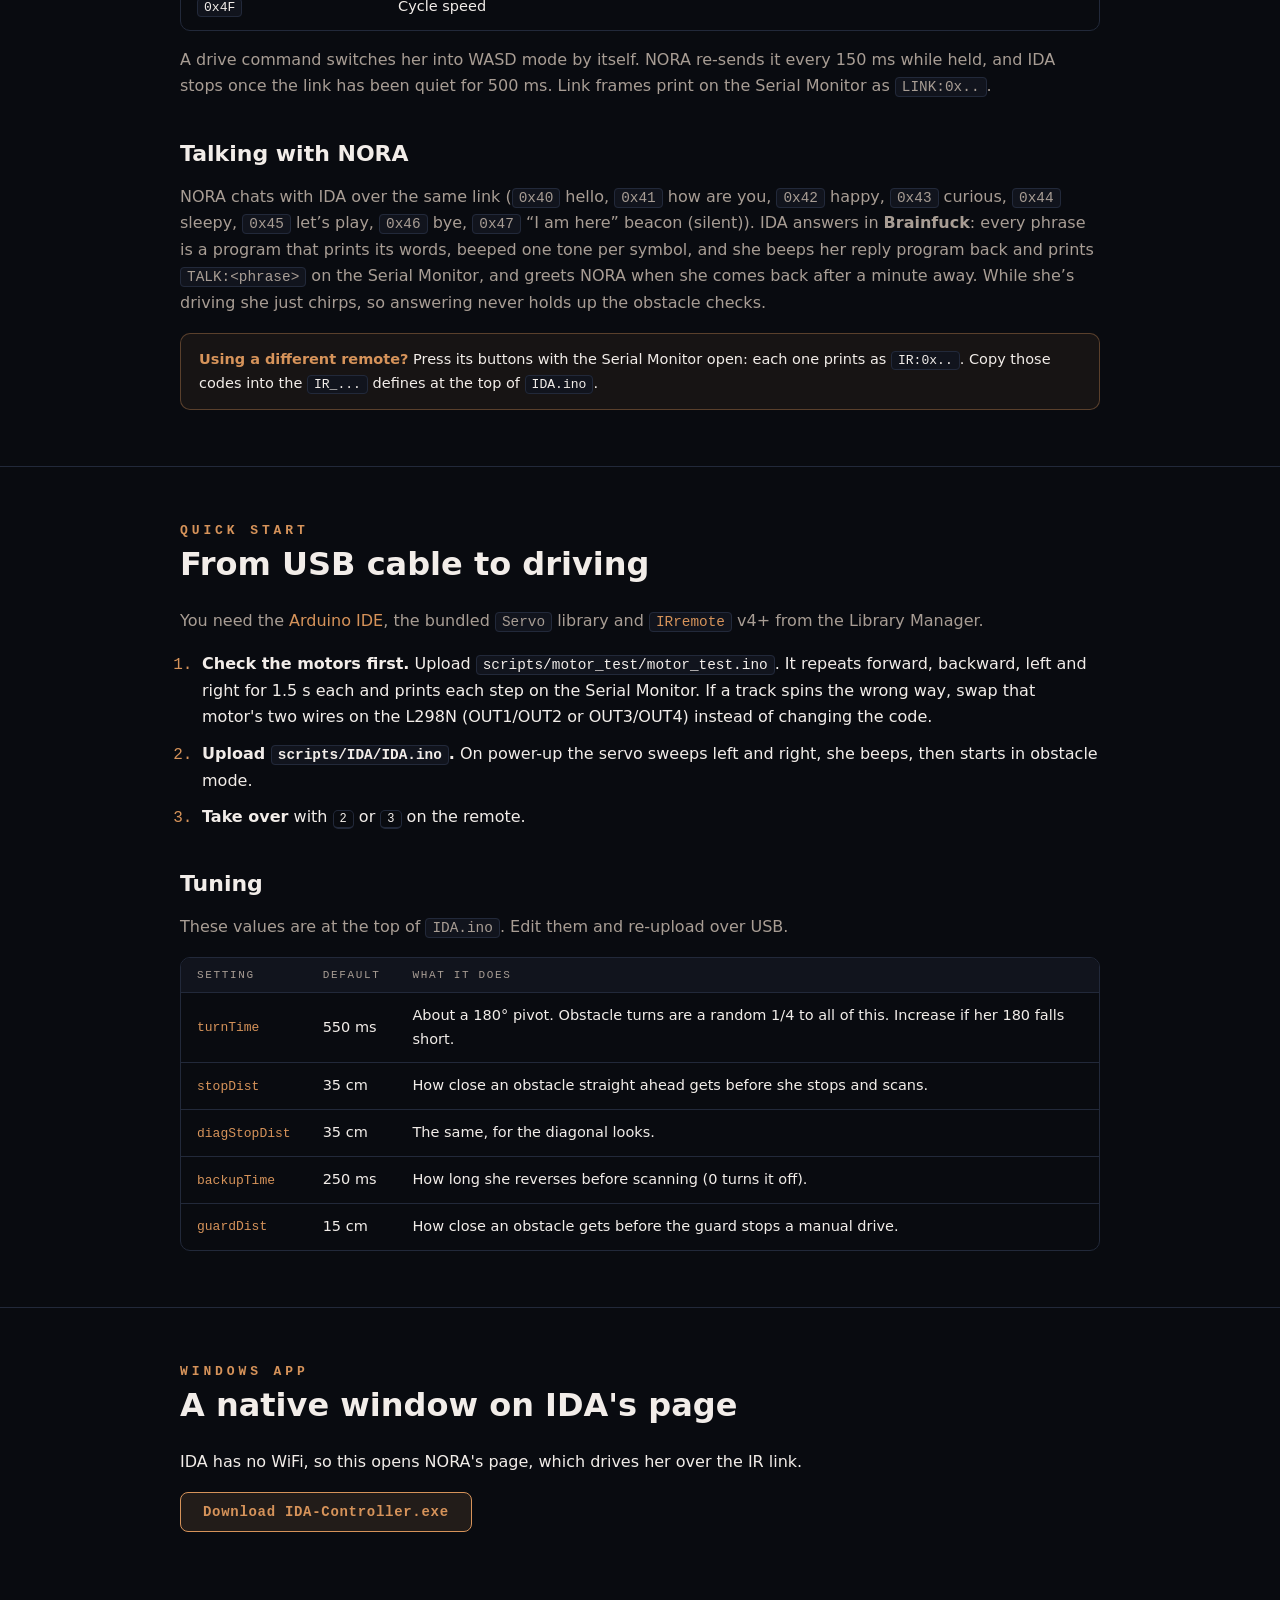
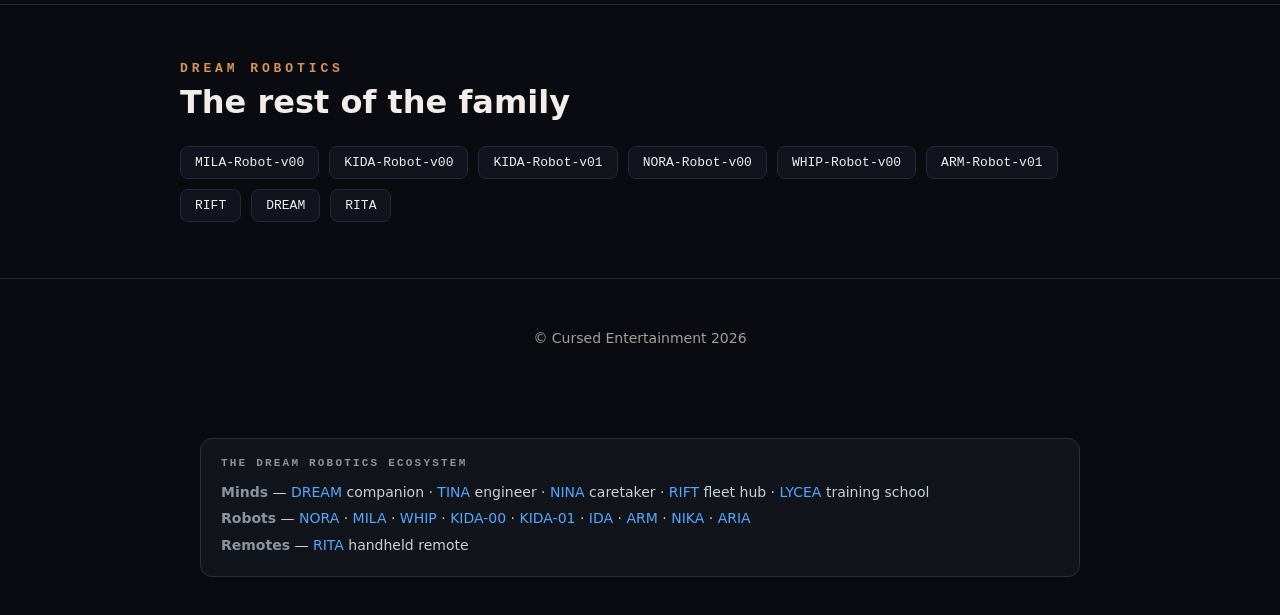
==== commit 00887cf1: "Sites: one shared footer, from RIFT's site, with the SynthWomb logo Co-Authored-By: Claude Opus 5.5 " ====
--- a/index.html
+++ b/index.html
@@ -290,31 +290,8 @@
 
 </main>
 
-<footer>
-  <div class="wrap">
-    <div class="links">
-      <a href="https://github.com/CursedPrograms/IDA-Robot-v00">GitHub</a>
-      <a href="https://x.com/NorowaretaGemu">X: @NorowaretaGemu</a>
-      <a href="https://cursed-entertainment.itch.io/">itch.io</a>
-      <a href="https://ko-fi.com/cursedentertainment">Ko-fi</a>
-      <a href="https://github.com/CursedPrograms/IDA-Robot-v00/blob/main/LICENSE">MIT License</a>
-    </div>
-
-    <div class="logos">
-      <a href="https://ko-fi.com/cursedentertainment">
-        <img src="https://ko-fi.com/img/githubbutton_sm.svg" alt="Support Cursed Entertainment on Ko-fi" width="180" loading="lazy">
-      </a>
-      <a href="https://cursed-entertainment.itch.io/">
-        <img src="https://github.com/CursedPrograms/cursedentertainment/raw/main/images/logos/logo-wide-grey.png" alt="Cursed Entertainment" width="250" loading="lazy">
-      </a>
-      <a href="https://github.com/SynthWomb">
-        <img src="https://github.com/SynthWomb/synth.womb/blob/main/logos/synthwomb07.png?raw=true" alt="SynthWomb" width="200" loading="lazy">
-      </a>
-    </div>
-
-    <div>&copy; Cursed Entertainment 2026</div>
-  </div>
-</footer>
+<footer id="site-footer">&copy; Cursed Entertainment 2026</footer>
+<script src="https://cursedprograms.github.io/RIFT/site/footer.js"></script>
 
 <!-- DREAM-ECOSYSTEM:START -->
 <section class="eco">
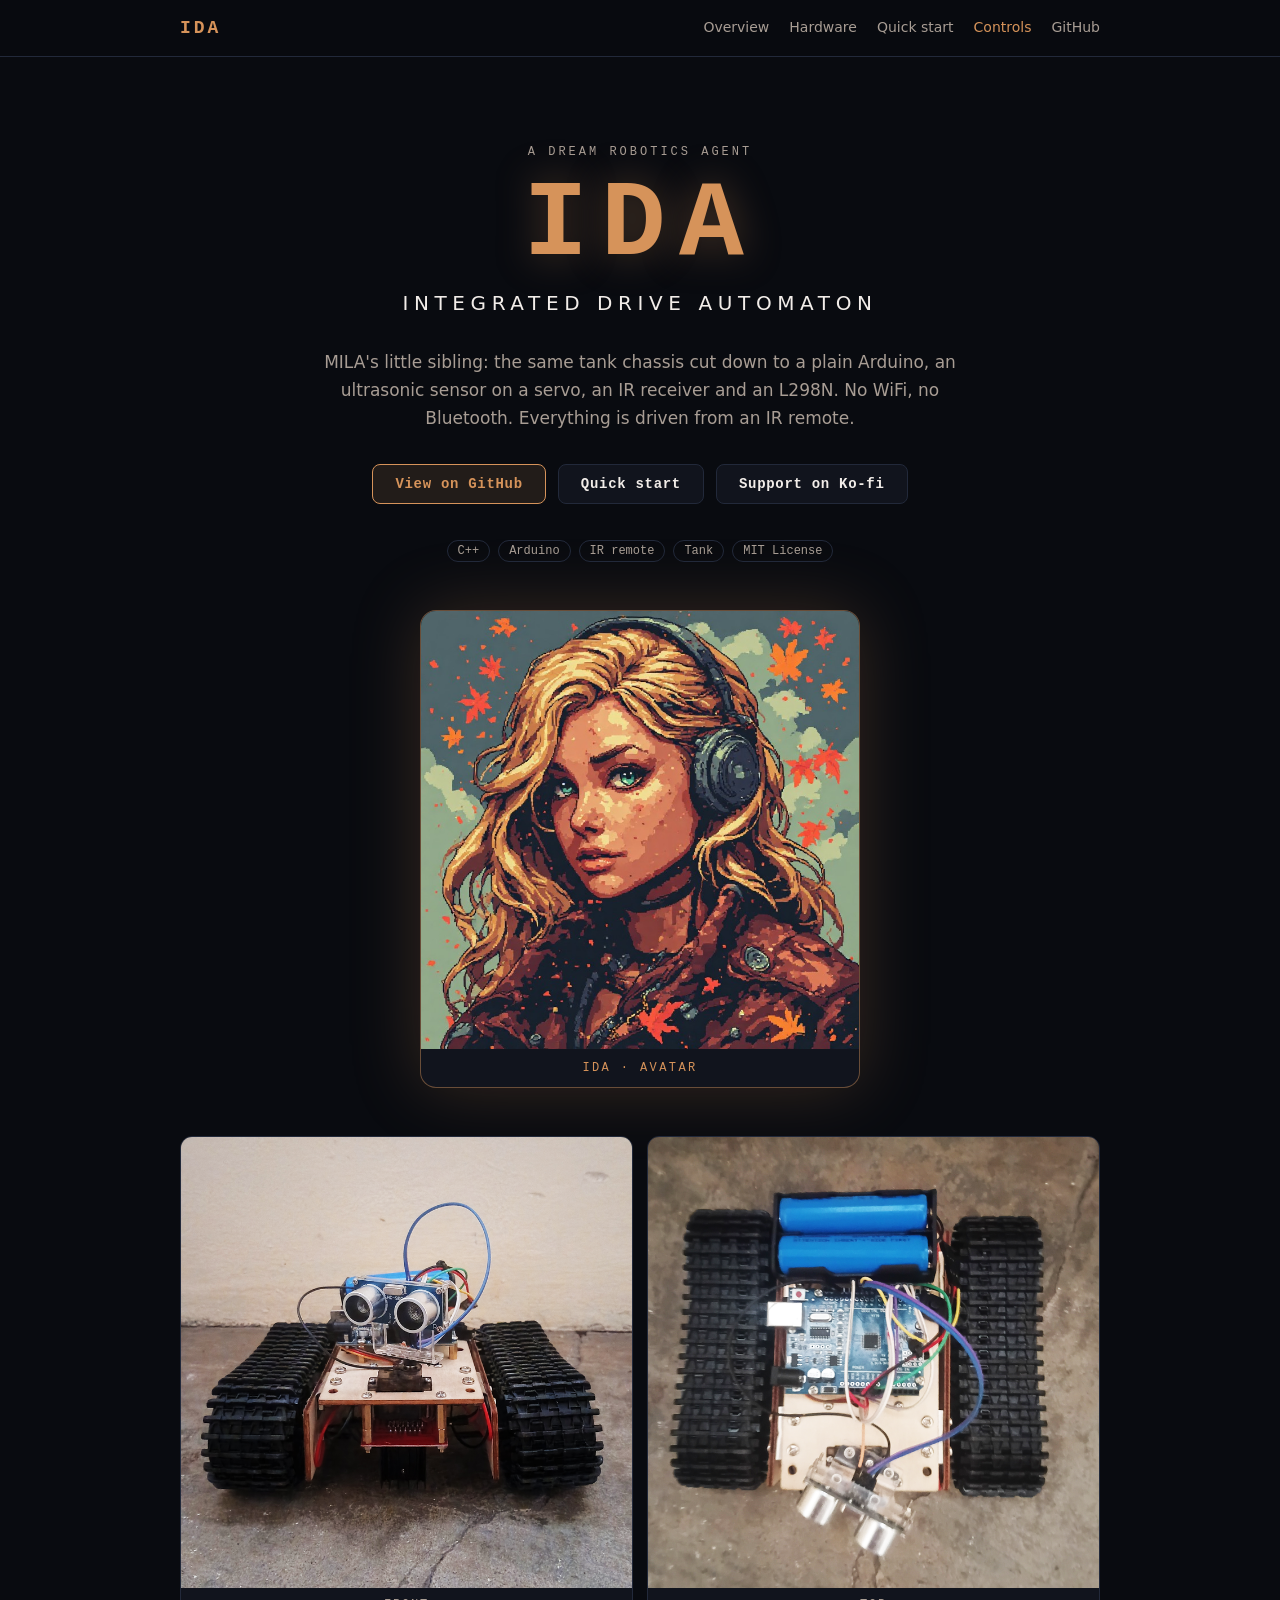
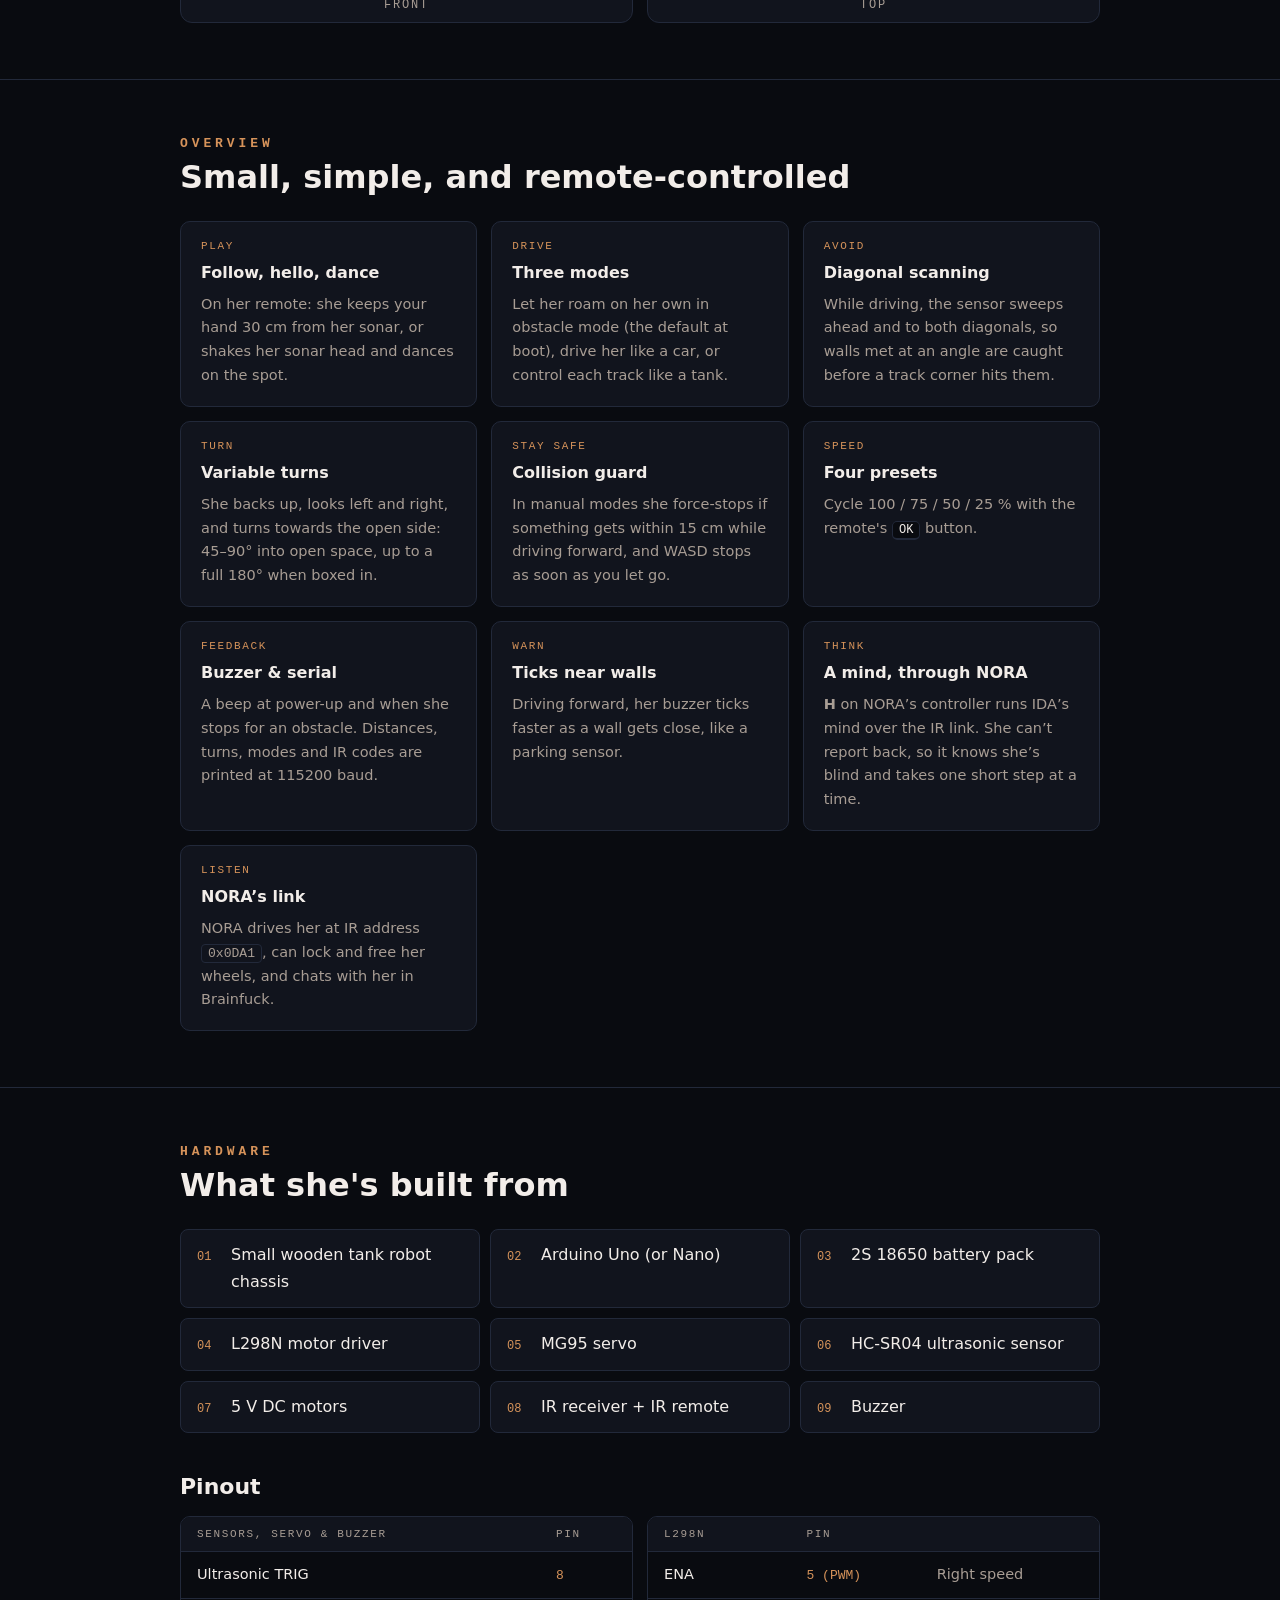
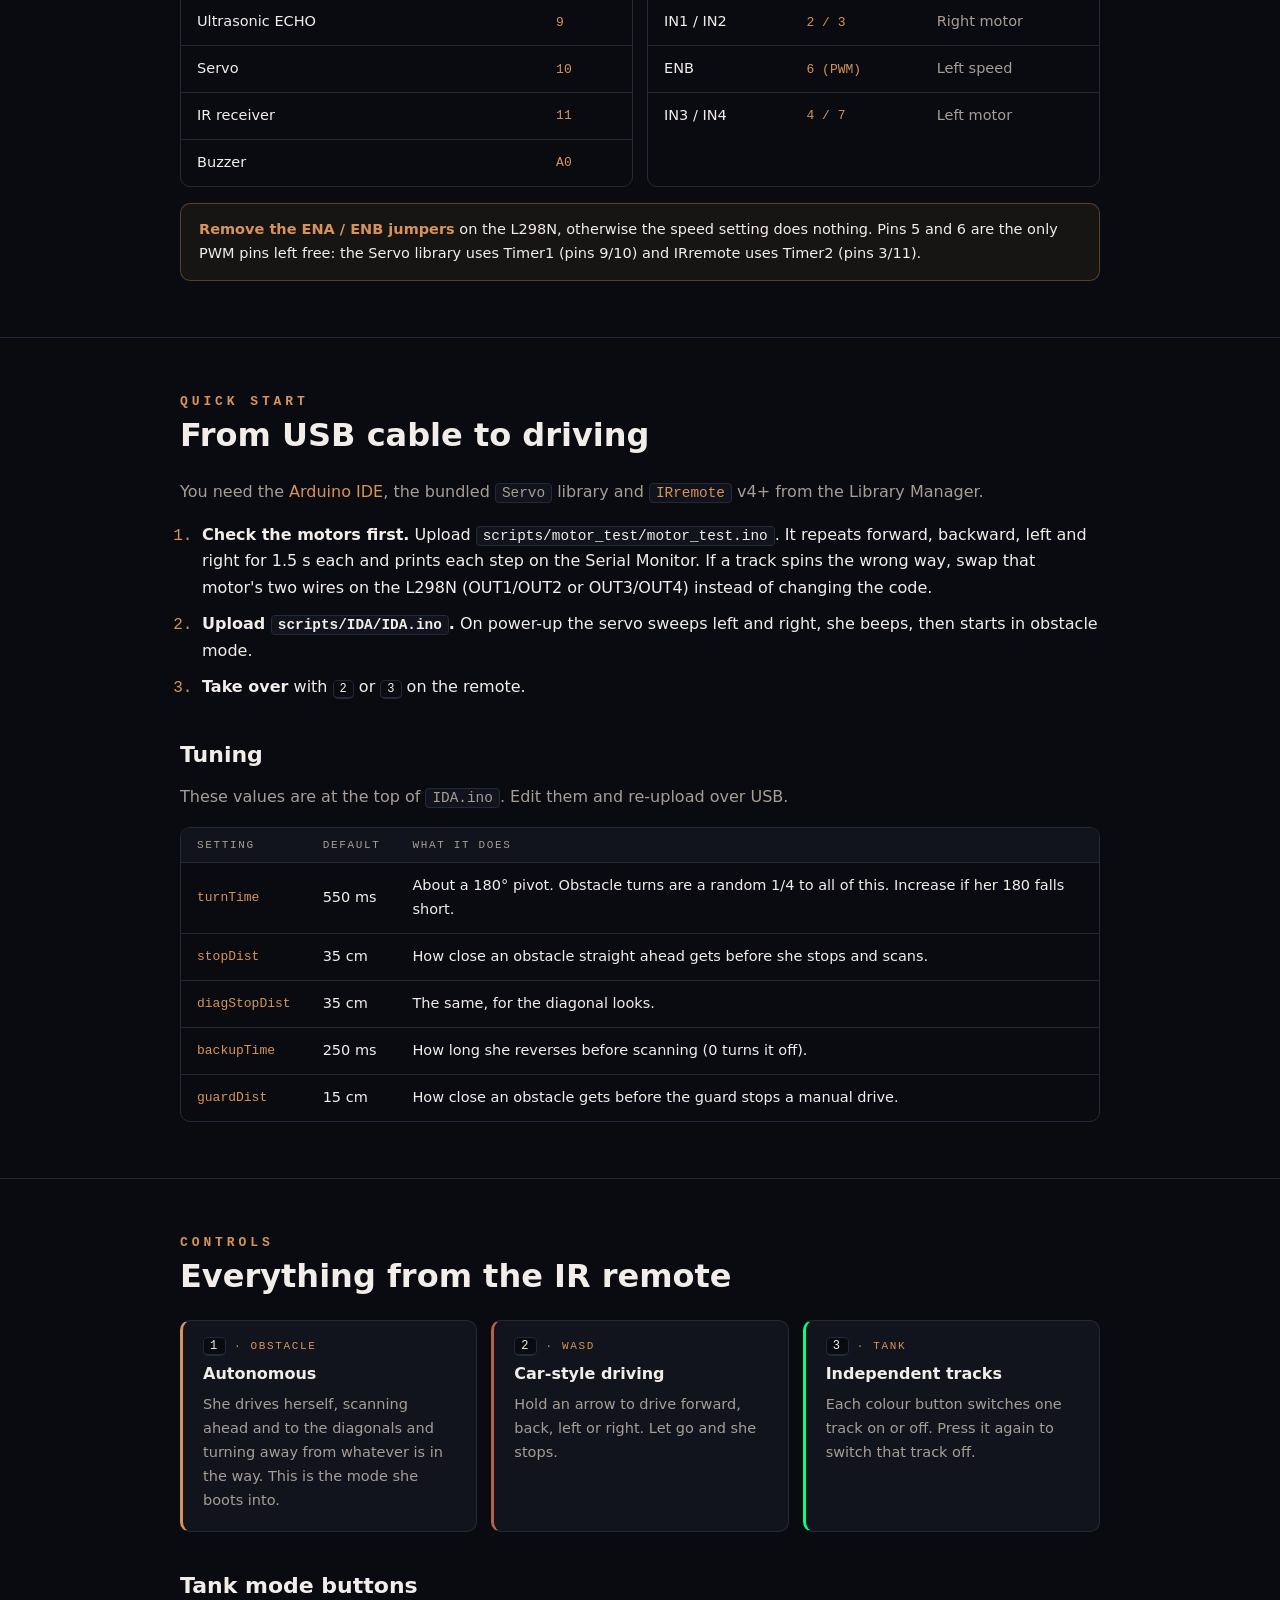
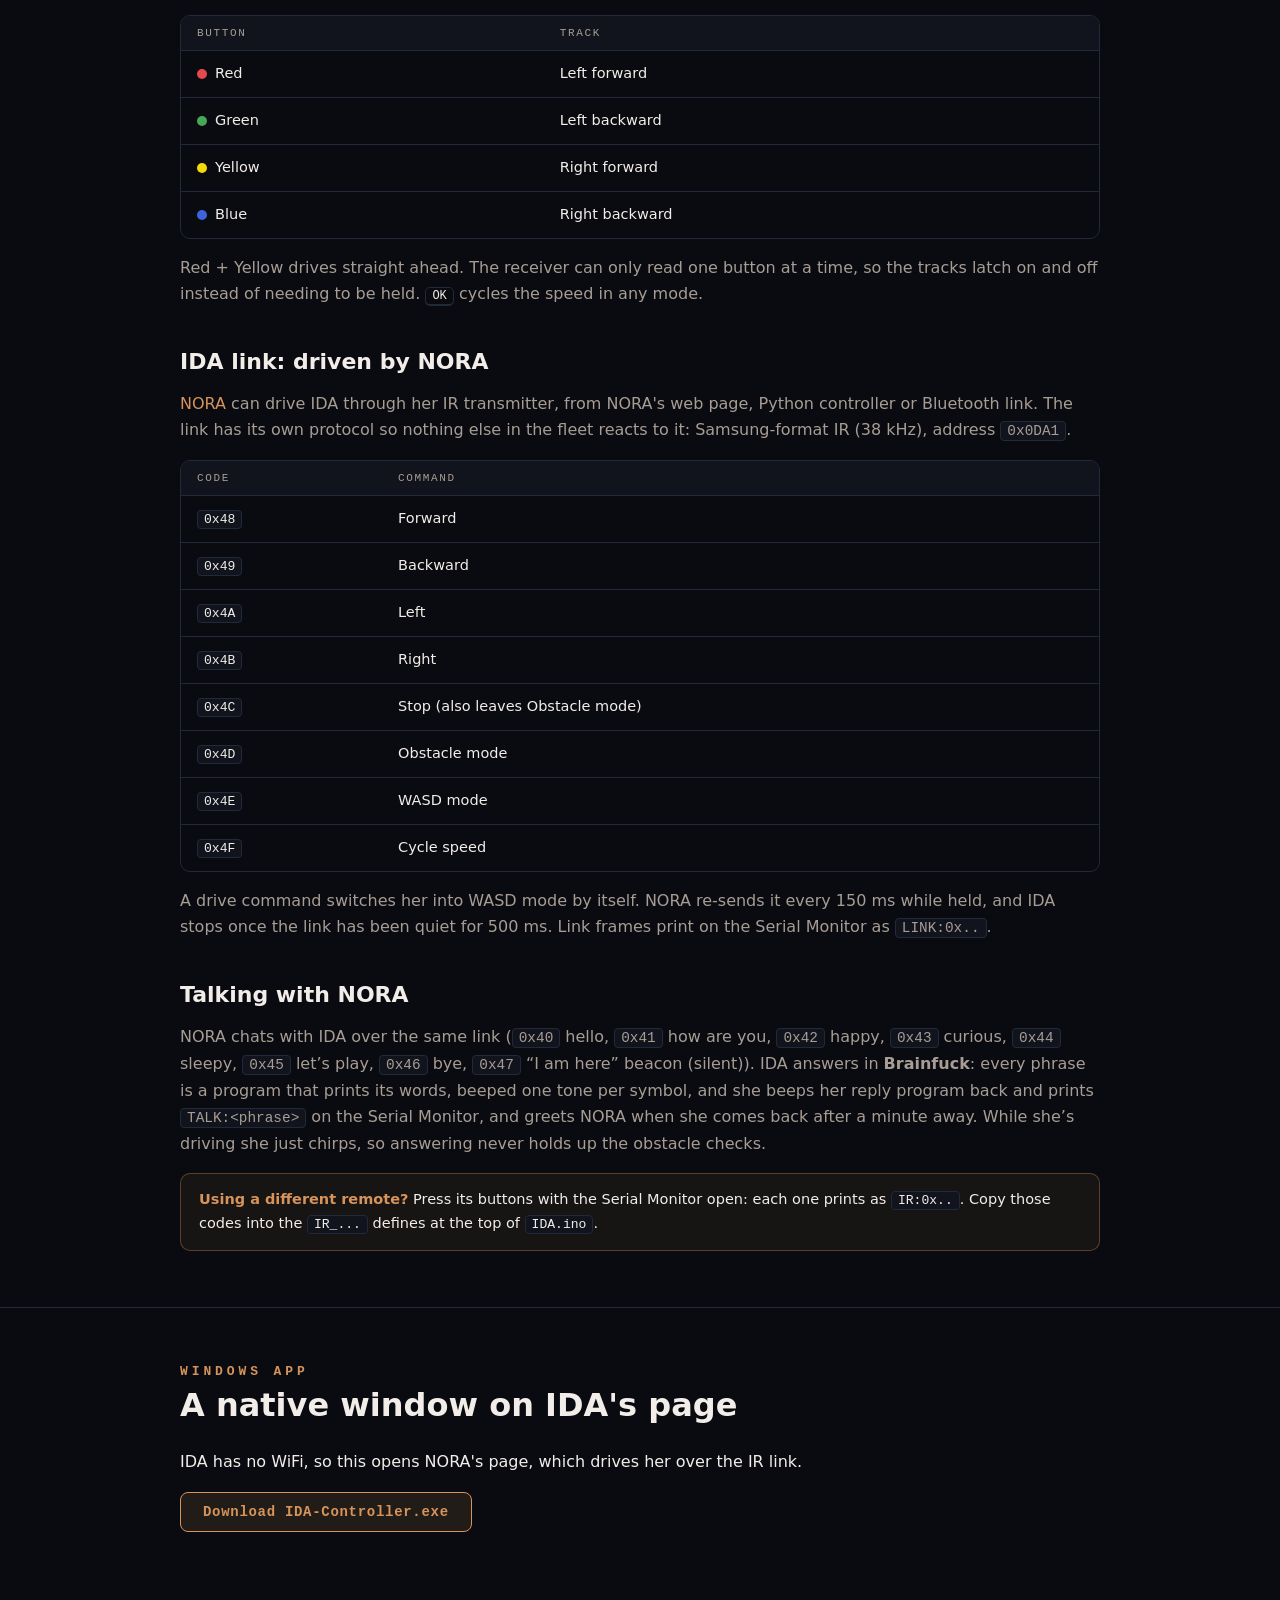
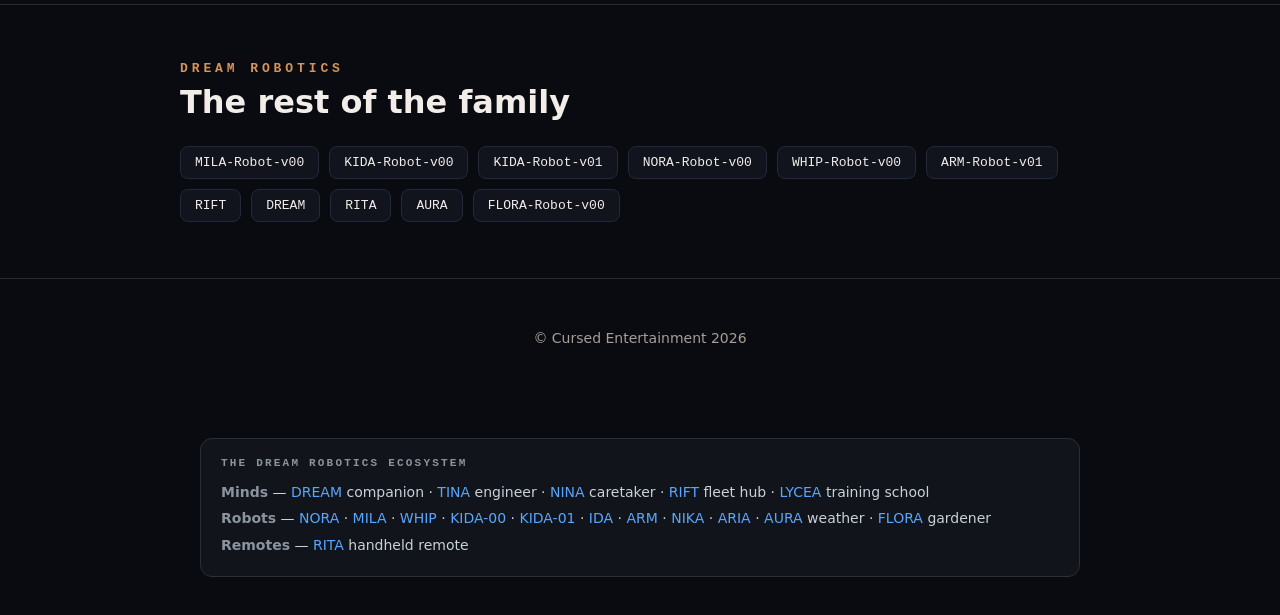
==== commit 9423dfe7: "AURA (weather) and FLORA (gardener) join the fleet: README avatars, ecosystem list, site Co-Authored" ====
--- a/index.html
+++ b/index.html
@@ -23,8 +23,8 @@
     <ul>
       <li><a href="#overview">Overview</a></li>
       <li><a href="#hardware">Hardware</a></li>
+      <li><a href="#quickstart">Quick start</a></li>
       <li><a href="#controls">Controls</a></li>
-      <li><a href="#quickstart">Quick start</a></li>
       <li><a href="https://github.com/CursedPrograms/IDA-Robot-v00">GitHub</a></li>
     </ul>
   </div>
@@ -68,7 +68,6 @@
 </header>
 
 <main>
-
 <section id="overview">
   <div class="wrap">
     <h2>Overview</h2>
@@ -171,6 +170,34 @@
       </div>
     </div>
     <p class="note"><strong>Remove the ENA / ENB jumpers</strong> on the L298N, otherwise the speed setting does nothing. Pins 5 and 6 are the only PWM pins left free: the Servo library uses Timer1 (pins 9/10) and IRremote uses Timer2 (pins 3/11).</p>
+  </div>
+</section>
+
+<section id="quickstart">
+  <div class="wrap">
+    <h2>Quick start</h2>
+    <h3 class="title">From USB cable to driving</h3>
+    <p class="muted">You need the <a href="https://docs.arduino.cc/software/ide/">Arduino IDE</a>, the bundled <code>Servo</code> library and <a href="https://github.com/Arduino-IRremote/Arduino-IRremote"><code>IRremote</code></a> v4+ from the Library Manager.</p>
+    <ol class="steps">
+      <li><strong>Check the motors first.</strong> Upload <code>scripts/motor_test/motor_test.ino</code>. It repeats forward, backward, left and right for 1.5&nbsp;s each and prints each step on the Serial Monitor. If a track spins the wrong way, swap that motor's two wires on the L298N (OUT1/OUT2 or OUT3/OUT4) instead of changing the code.</li>
+      <li><strong>Upload <code>scripts/IDA/IDA.ino</code>.</strong> On power-up the servo sweeps left and right, she beeps, then starts in obstacle mode.</li>
+      <li><strong>Take over</strong> with <kbd>2</kbd> or <kbd>3</kbd> on the remote.</li>
+    </ol>
+
+    <h3 class="sub">Tuning</h3>
+    <p class="muted">These values are at the top of <code>IDA.ino</code>. Edit them and re-upload over USB.</p>
+    <div class="table-wrap">
+      <table>
+        <thead><tr><th>Setting</th><th>Default</th><th>What it does</th></tr></thead>
+        <tbody>
+          <tr><td class="mono">turnTime</td><td>550&nbsp;ms</td><td>About a 180° pivot. Obstacle turns are a random 1/4 to all of this. Increase if her 180 falls short.</td></tr>
+          <tr><td class="mono">stopDist</td><td>35&nbsp;cm</td><td>How close an obstacle straight ahead gets before she stops and scans.</td></tr>
+          <tr><td class="mono">diagStopDist</td><td>35&nbsp;cm</td><td>The same, for the diagonal looks.</td></tr>
+          <tr><td class="mono">backupTime</td><td>250&nbsp;ms</td><td>How long she reverses before scanning (0 turns it off).</td></tr>
+          <tr><td class="mono">guardDist</td><td>15&nbsp;cm</td><td>How close an obstacle gets before the guard stops a manual drive.</td></tr>
+        </tbody>
+      </table>
+    </div>
   </div>
 </section>
 
@@ -233,34 +260,6 @@
   </div>
 </section>
 
-<section id="quickstart">
-  <div class="wrap">
-    <h2>Quick start</h2>
-    <h3 class="title">From USB cable to driving</h3>
-    <p class="muted">You need the <a href="https://docs.arduino.cc/software/ide/">Arduino IDE</a>, the bundled <code>Servo</code> library and <a href="https://github.com/Arduino-IRremote/Arduino-IRremote"><code>IRremote</code></a> v4+ from the Library Manager.</p>
-    <ol class="steps">
-      <li><strong>Check the motors first.</strong> Upload <code>scripts/motor_test/motor_test.ino</code>. It repeats forward, backward, left and right for 1.5&nbsp;s each and prints each step on the Serial Monitor. If a track spins the wrong way, swap that motor's two wires on the L298N (OUT1/OUT2 or OUT3/OUT4) instead of changing the code.</li>
-      <li><strong>Upload <code>scripts/IDA/IDA.ino</code>.</strong> On power-up the servo sweeps left and right, she beeps, then starts in obstacle mode.</li>
-      <li><strong>Take over</strong> with <kbd>2</kbd> or <kbd>3</kbd> on the remote.</li>
-    </ol>
-
-    <h3 class="sub">Tuning</h3>
-    <p class="muted">These values are at the top of <code>IDA.ino</code>. Edit them and re-upload over USB.</p>
-    <div class="table-wrap">
-      <table>
-        <thead><tr><th>Setting</th><th>Default</th><th>What it does</th></tr></thead>
-        <tbody>
-          <tr><td class="mono">turnTime</td><td>550&nbsp;ms</td><td>About a 180° pivot. Obstacle turns are a random 1/4 to all of this. Increase if her 180 falls short.</td></tr>
-          <tr><td class="mono">stopDist</td><td>35&nbsp;cm</td><td>How close an obstacle straight ahead gets before she stops and scans.</td></tr>
-          <tr><td class="mono">diagStopDist</td><td>35&nbsp;cm</td><td>The same, for the diagonal looks.</td></tr>
-          <tr><td class="mono">backupTime</td><td>250&nbsp;ms</td><td>How long she reverses before scanning (0 turns it off).</td></tr>
-          <tr><td class="mono">guardDist</td><td>15&nbsp;cm</td><td>How close an obstacle gets before the guard stops a manual drive.</td></tr>
-        </tbody>
-      </table>
-    </div>
-  </div>
-</section>
-
 <section id="windows">
   <div class="wrap">
     <h2>Windows app</h2>
@@ -284,6 +283,8 @@
       <a href="https://github.com/CursedPrograms/RIFT">RIFT</a>
       <a href="https://github.com/CursedPrograms/DREAM">DREAM</a>
       <a href="https://github.com/CursedPrograms/RITA">RITA</a>
+      <a href="https://github.com/CursedPrograms/AURA">AURA</a>
+      <a href="https://github.com/CursedPrograms/FLORA-Robot-v00">FLORA-Robot-v00</a>
     </div>
   </div>
 </section>
@@ -297,7 +298,7 @@
 <section class="eco">
   <div class="eco-title">The DREAM Robotics ecosystem</div>
   <div><strong>Minds</strong> — <a href="https://cursedprograms.github.io/DREAM/">DREAM</a> companion · <a href="https://cursedprograms.github.io/TINA/">TINA</a> engineer · <a href="https://cursedprograms.github.io/NINA/">NINA</a> caretaker · <a href="https://cursedprograms.github.io/RIFT/">RIFT</a> fleet hub · <a href="https://github.com/CursedPrograms/LYCEA">LYCEA</a> training school</div>
-  <div><strong>Robots</strong> — <a href="https://cursedprograms.github.io/NORA-Robot-v00/">NORA</a> · <a href="https://cursedprograms.github.io/MILA-Robot-v00/">MILA</a> · <a href="https://cursedprograms.github.io/WHIP-Robot-v00/">WHIP</a> · <a href="https://cursedprograms.github.io/KIDA-Robot-v00/">KIDA-00</a> · <a href="https://cursedprograms.github.io/KIDA-Robot-v01/">KIDA-01</a> · <a href="https://cursedprograms.github.io/IDA-Robot-v00/">IDA</a> · <a href="https://cursedprograms.github.io/ARM-Robot-v01/">ARM</a> · <a href="https://cursedprograms.github.io/NIKA-Robot-v00/">NIKA</a> · <a href="https://cursedprograms.github.io/ARIA-Robot-v00/">ARIA</a></div>
+  <div><strong>Robots</strong> — <a href="https://cursedprograms.github.io/NORA-Robot-v00/">NORA</a> · <a href="https://cursedprograms.github.io/MILA-Robot-v00/">MILA</a> · <a href="https://cursedprograms.github.io/WHIP-Robot-v00/">WHIP</a> · <a href="https://cursedprograms.github.io/KIDA-Robot-v00/">KIDA-00</a> · <a href="https://cursedprograms.github.io/KIDA-Robot-v01/">KIDA-01</a> · <a href="https://cursedprograms.github.io/IDA-Robot-v00/">IDA</a> · <a href="https://cursedprograms.github.io/ARM-Robot-v01/">ARM</a> · <a href="https://cursedprograms.github.io/NIKA-Robot-v00/">NIKA</a> · <a href="https://cursedprograms.github.io/ARIA-Robot-v00/">ARIA</a> · <a href="https://cursedprograms.github.io/AURA/">AURA</a> weather · <a href="https://cursedprograms.github.io/FLORA-Robot-v00/">FLORA</a> gardener</div>
   <div><strong>Remotes</strong> — <a href="https://cursedprograms.github.io/RITA/">RITA</a> handheld remote</div>
 </section>
 <!-- DREAM-ECOSYSTEM:END -->
